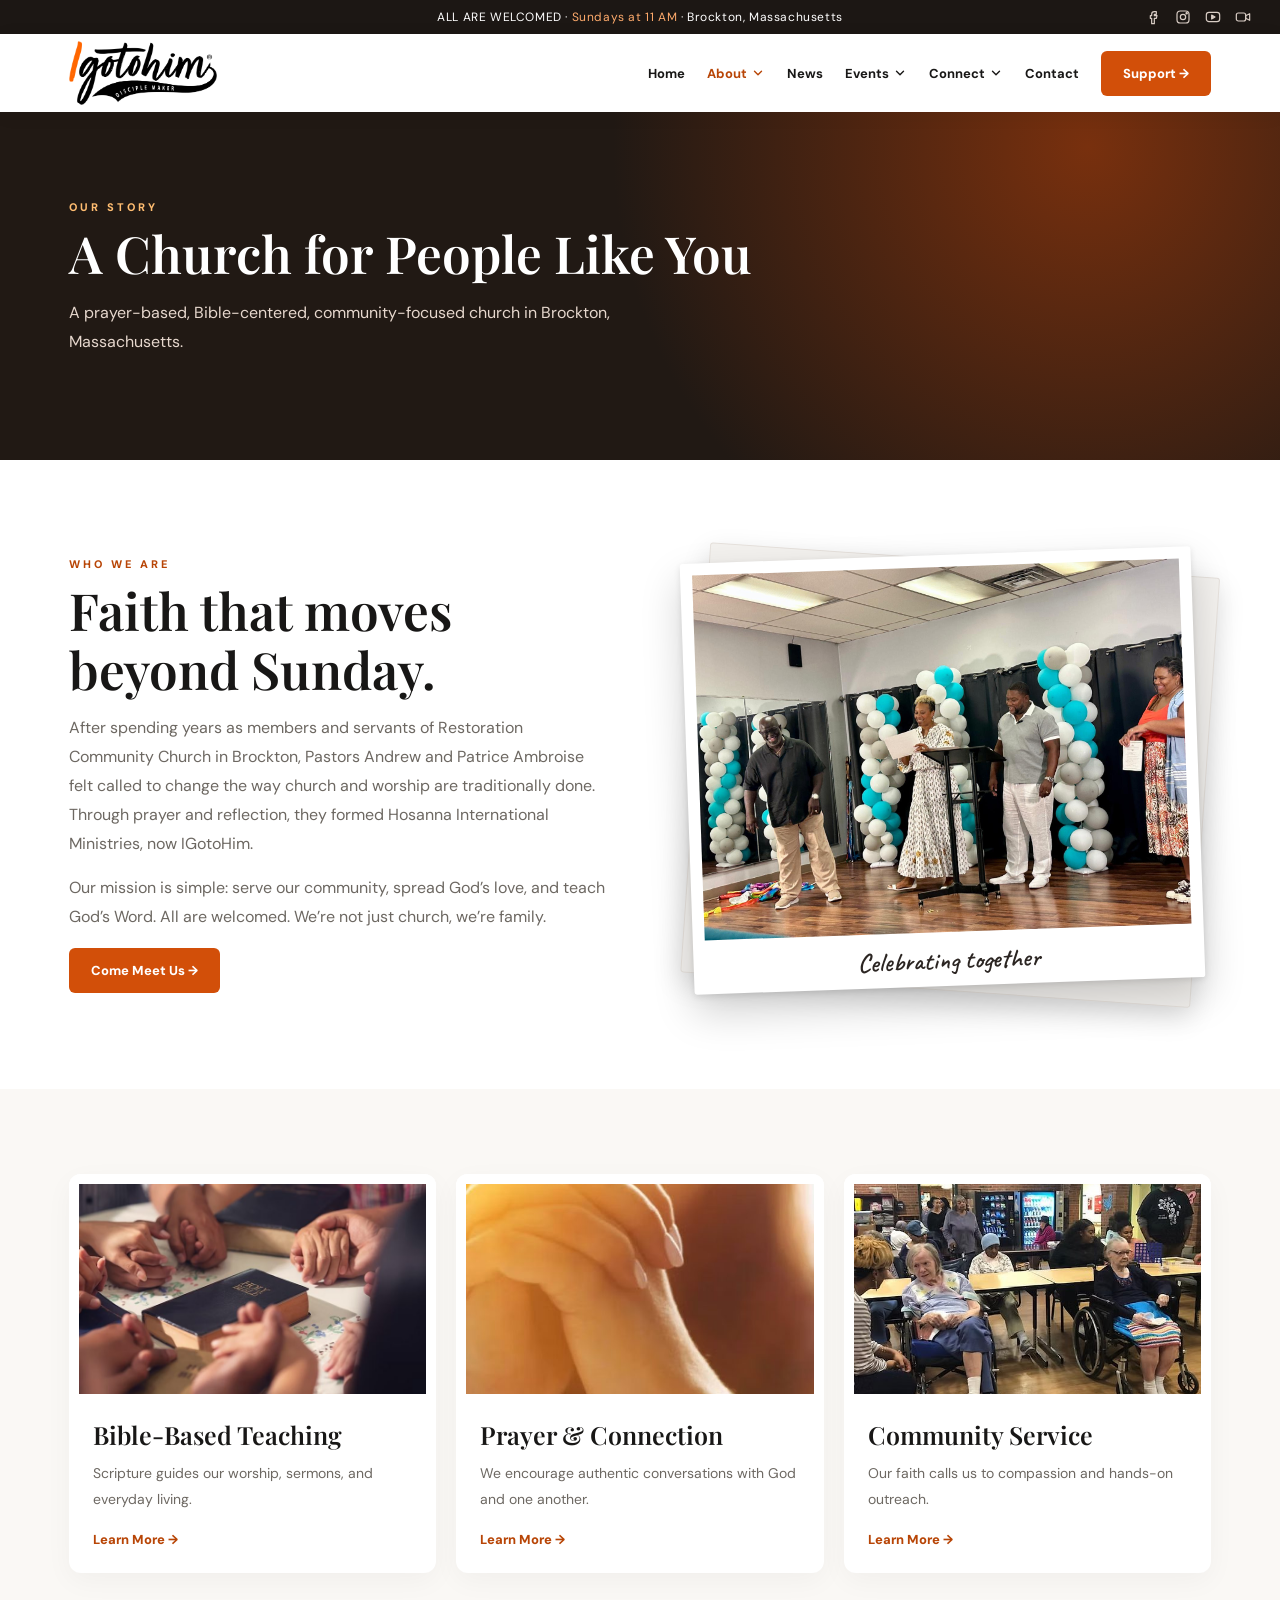
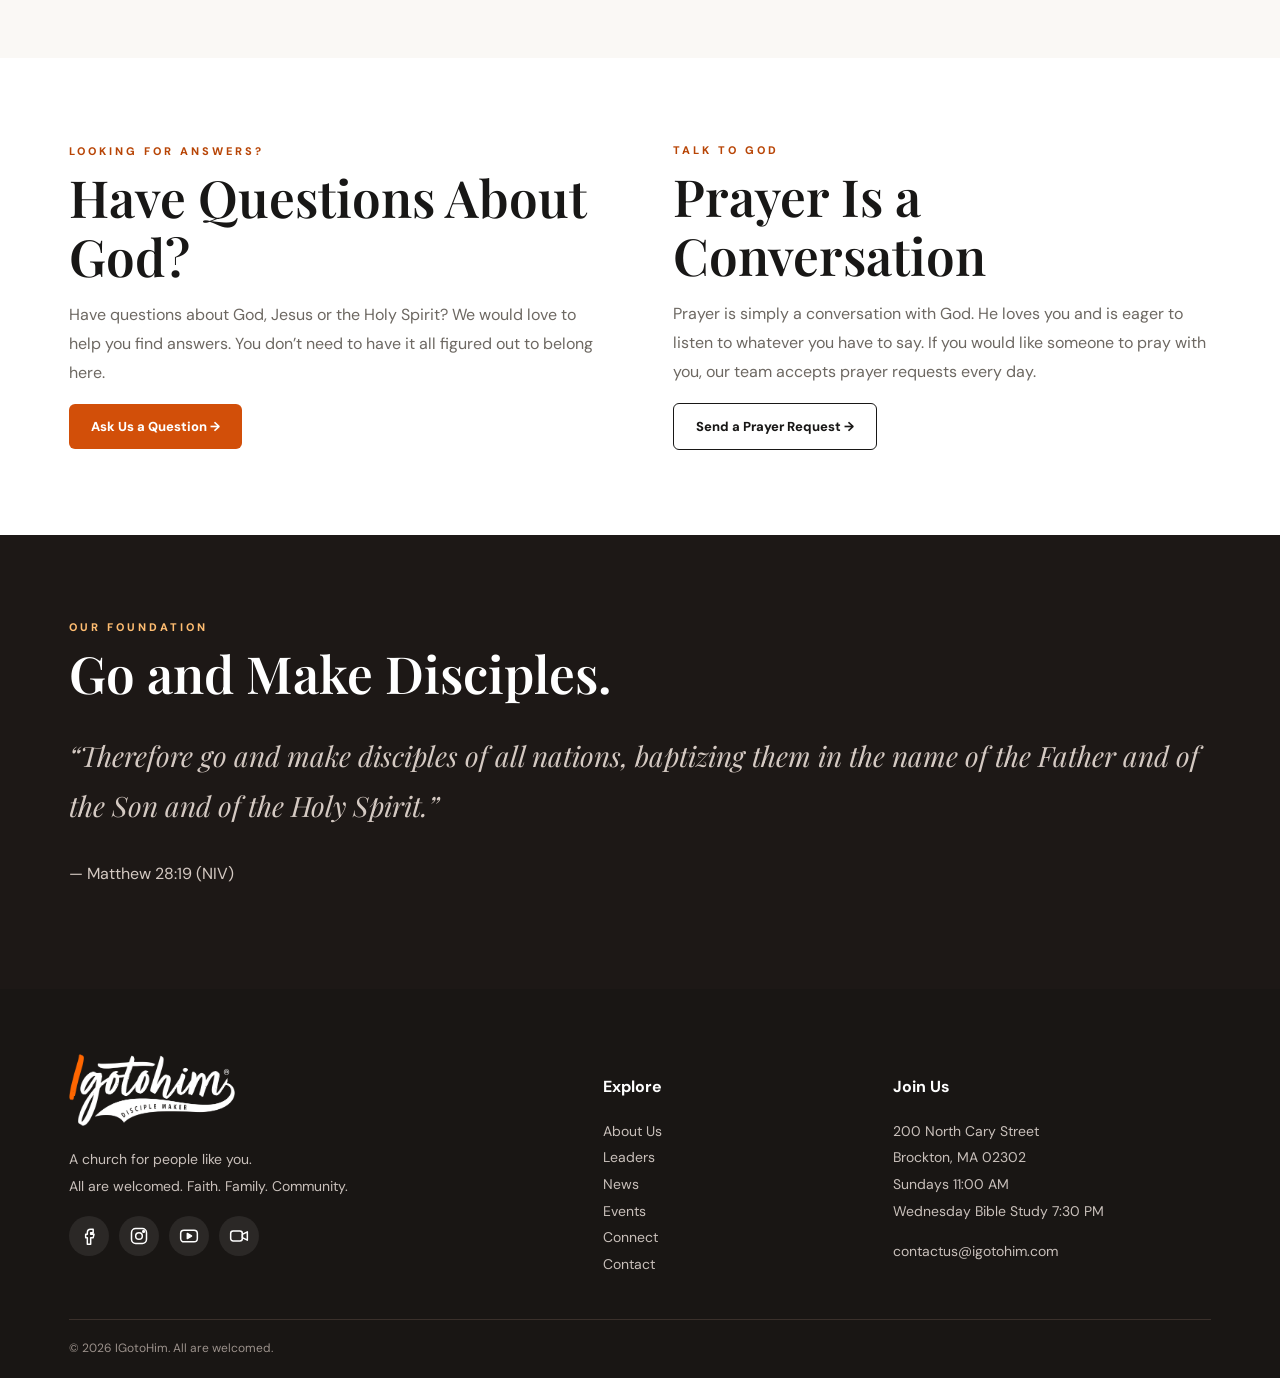
==== about.html @ 4d5447e2 "Mobile header: center logo, add Donate button (EasyTithe) Co-Authored-By: Claude Opus 5.5 <noreply@a" ====
<!doctype html><html lang="en"><head><meta charset="utf-8"><meta name="viewport" content="width=device-width,initial-scale=1"><meta name="theme-color" content="#ed590b"><meta name="description" content="The story of IGotoHim (formerly Hosanna International Ministries), led by Pastors Andrew and Patrice Ambroise, making disciples in Brockton, MA."><link rel="canonical" href="https://www.igotohim.com/about.html"><meta name="robots" content="index,follow"><link rel="icon" type="image/png" href="assets/img/favicon.png"><link rel="apple-touch-icon" href="assets/img/apple-touch-icon.png"><meta property="og:type" content="website"><meta property="og:site_name" content="IGotoHim"><meta property="og:title" content="About Us | IGotoHim Brockton, MA"><meta property="og:description" content="The story of IGotoHim (formerly Hosanna International Ministries), led by Pastors Andrew and Patrice Ambroise, making disciples in Brockton, MA."><meta property="og:url" content="https://www.igotohim.com/about.html"><meta property="og:image" content="https://www.igotohim.com/assets/img/og-image.jpg"><meta property="og:image:width" content="1200"><meta property="og:image:height" content="630"><meta property="og:image:alt" content="IGotoHim: A church for people like you"><meta property="og:locale" content="en_US"><meta name="twitter:card" content="summary_large_image"><meta name="twitter:title" content="About Us | IGotoHim Brockton, MA"><meta name="twitter:description" content="The story of IGotoHim (formerly Hosanna International Ministries), led by Pastors Andrew and Patrice Ambroise, making disciples in Brockton, MA."><meta name="twitter:image" content="https://www.igotohim.com/assets/img/og-image.jpg"><meta name="geo.region" content="US-MA"><meta name="geo.placename" content="Brockton"><title>About Us | IGotoHim Brockton, MA</title><link rel="stylesheet" href="assets/style.css?v=20261122a"><script defer src="assets/config.js?v=20261122a"></script><script defer src="assets/app.js?v=20261122a"></script></head><body><div id="site-header"><div class="topbar">ALL ARE WELCOMED · <span>Sundays at 11 AM</span><span class="tb-loc"> · Brockton, Massachusetts</span></div><header class="nav"><div class="container nav-inner"><a class="nav-donate" href="https://app.easytithe.com/App/Form/7c1a2889-3194-436c-9861-6d94e68240a6" target="_blank" rel="noopener" aria-label="Donate to IGotoHim"><svg viewBox="0 0 24 24" aria-hidden="true"><path d="M12 20s-7-4.4-7-10a4 4 0 0 1 7-2.6A4 4 0 0 1 19 10c0 5.6-7 10-7 10z"/></svg><span>Donate</span></a><a class="brand" href="index.html"><img src="assets/logo.png" alt="IGotoHim — Disciple Maker" width="900" height="390"></a><button class="menu" aria-label="Toggle menu" aria-expanded="false">☰</button><nav class="navlinks" aria-label="Main"><a class="navitem" href="index.html">Home</a><div class="dropdown"><a class="navitem active" href="about.html" aria-haspopup="true">About <svg class="chev" viewBox="0 0 24 24" aria-hidden="true"><path d="m6 9 6 6 6-6"/></svg></a><div class="dropmenu"><a href="leadership.html">Leaders</a><a href="sermons.html">Sermons</a></div></div><a class="navitem" href="news.html">News</a><div class="dropdown"><a class="navitem" href="events.html" aria-haspopup="true">Events <svg class="chev" viewBox="0 0 24 24" aria-hidden="true"><path d="m6 9 6 6 6-6"/></svg></a><div class="dropmenu"><a href="events.html#sunday-service">Sunday Service</a><a href="events.html#bible-study">Bible Study</a></div></div><div class="dropdown"><a class="navitem" href="connect.html" aria-haspopup="true">Connect <svg class="chev" viewBox="0 0 24 24" aria-hidden="true"><path d="m6 9 6 6 6-6"/></svg></a><div class="dropmenu"><a href="connect.html#baptism">Baptism</a><a href="ministries.html">Ministries</a></div></div><a class="navitem" href="contact.html">Contact</a><a class="btn" href="https://app.easytithe.com/App/Form/7c1a2889-3194-436c-9861-6d94e68240a6" target="_blank" rel="noopener">Support →</a></nav></div></header></div><main><section class="page-hero"><div class="container"><div class="eyebrow">OUR STORY</div><h1>A Church for People Like You</h1><p>A prayer-based, Bible-centered, community-focused church in Brockton, Massachusetts.</p></div></section><section class="section"><div class="container split"><div><div class="eyebrow">WHO WE ARE</div><h2>Faith that moves beyond Sunday.</h2><p>After spending years as members and servants of Restoration Community Church in Brockton, Pastors Andrew and Patrice Ambroise felt called to change the way church and worship are traditionally done. Through prayer and reflection, they formed Hosanna International Ministries, now IGotoHim.</p><p>Our mission is simple: serve our community, spread God’s love, and teach God’s Word. All are welcomed. We’re not just church, we’re family.</p><a class="btn" href="contact.html">Come Meet Us →</a></div><div class="pol-wrap tilt-l "><figure class="polaroid"><img src="assets/img/about-celebration.jpg" alt="IGotoHim leaders sharing a joyful moment at a church celebration"><figcaption>Celebrating together</figcaption></figure></div></div></section><section class="section soft"><div class="container"><div class="cards"><a class="card" href="sermons.html"><img loading="lazy" src="assets/img/biblestudy.jpg" alt="Bible-Based Teaching"><div class="card-content"><h3>Bible-Based Teaching</h3><p>Scripture guides our worship, sermons, and everyday living.</p><span class="textlink">Learn More →</span></div></a><a class="card" href="contact.html#prayer"><img loading="lazy" src="assets/img/prayer.jpg" alt="Hands folded in prayer"><div class="card-content"><h3>Prayer & Connection</h3><p>We encourage authentic conversations with God and one another.</p><span class="textlink">Learn More →</span></div></a><a class="card" href="ministries.html"><img loading="lazy" src="assets/img/outreach.jpg" alt="Community Service"><div class="card-content"><h3>Community Service</h3><p>Our faith calls us to compassion and hands-on outreach.</p><span class="textlink">Learn More →</span></div></a></div></div></section><section class="section"><div class="container split"><div><div class="eyebrow">LOOKING FOR ANSWERS?</div><h2>Have Questions About God?</h2><p>Have questions about God, Jesus or the Holy Spirit? We would love to help you find answers. You don’t need to have it all figured out to belong here.</p><a class="btn" href="contact.html#message">Ask Us a Question →</a></div><div><div class="eyebrow">TALK TO GOD</div><h2>Prayer Is a Conversation</h2><p>Prayer is simply a conversation with God. He loves you and is eager to listen to whatever you have to say. If you would like someone to pray with you, our team accepts prayer requests every day.</p><a class="btn outline dark-outline" href="contact.html#prayer">Send a Prayer Request →</a></div></div></section><section class="section dark"><div class="container"><div class="eyebrow">OUR FOUNDATION</div><h2>Go and Make Disciples.</h2><p class="quote">“Therefore go and make disciples of all nations, baptizing them in the name of the Father and of the Son and of the Holy Spirit.”</p><p>— Matthew 28:19 (NIV)</p></div></section></main><div id="site-footer"><footer class="footer"><div class="container"><div class="footer-grid"><div><a class="brand" href="index.html"><img src="assets/logo-white.png" alt="IGotoHim — Disciple Maker" width="900" height="390"></a><p>A church for people like you.<br>All are welcomed. Faith. Family. Community.</p></div><div><h4>Explore</h4><div><a href="about.html">About Us</a></div><div><a href="leadership.html">Leaders</a></div><div><a href="news.html">News</a></div><div><a href="events.html">Events</a></div><div><a href="connect.html">Connect</a></div><div><a href="contact.html">Contact</a></div></div><div><h4>Join Us</h4><p>200 North Cary Street<br>Brockton, MA 02302<br>Sundays 11:00 AM<br>Wednesday Bible Study 7:30 PM</p><p><a href="mailto:contactus@igotohim.com">contactus@igotohim.com</a></p></div></div><div class="footer-bottom">© <span id="year">2026</span> IGotoHim. All are welcomed.</div></div></footer></div></body></html>
---- assets/style.css ----
@import url('https://fonts.googleapis.com/css2?family=Caveat:wght@500;700&family=DM+Sans:wght@400;500;600;700;800&family=Playfair+Display:ital,wght@0,500;0,600;0,700;1,500&display=swap');
:root{--orange:#ed590b;--gold:#f3b65b;--ink:#181716;--cream:#faf8f5;--muted:#6d6862;--orange-text:#b84506}*{box-sizing:border-box}html{scroll-behavior:smooth}body{margin:0;font-family:'DM Sans',sans-serif;color:var(--ink);background:#fff}a{color:inherit;text-decoration:none}button,input,textarea{font:inherit}button{cursor:pointer}.container{max-width:1190px;margin:auto;padding:0 24px}.topbar{background:#1c1714;color:#fff;text-align:center;padding:9px;font-size:12px;letter-spacing:.05em}.topbar span{color:#ffab6c}.nav{position:sticky;top:0;z-index:30;background:#fff;box-shadow:0 3px 20px #0000000c}.nav-inner{display:flex;align-items:center;justify-content:space-between;min-height:78px;gap:22px}.brand{display:flex;align-items:center;gap:10px;font-size:25px;font-weight:800;letter-spacing:-1.2px}.brand small{display:block;font-size:9px;letter-spacing:3px;margin-top:-3px}.mark{width:48px;height:48px;border-radius:50%;background:linear-gradient(135deg,#ffc13e,#f15c12,#e93b65);color:white;display:grid;place-items:center;font-size:34px;font-weight:500}.navlinks{display:flex;align-items:center;gap:22px;font-size:13px;font-weight:700}.navlinks a:not(.btn):hover,.navlinks a.active{color:var(--orange-text)}.navlinks a.btn{color:#fff}.btn{display:inline-flex;align-items:center;justify-content:center;gap:9px;border:0;border-radius:6px;background:#d24f09;color:white;padding:14px 22px;font-weight:800;font-size:13px;transition:.2s}.btn:hover{transform:translateY(-2px);background:#c94b08}.btn.outline{background:transparent;border:1px solid currentColor;color:inherit}.btn.light{background:white;color:var(--ink)}.menu{display:none;background:none;border:0;font-size:27px}.hero{min-height:560px;background:linear-gradient(90deg,rgba(17,13,12,.94) 0%,rgba(17,13,12,.72) 42%,rgba(17,13,12,.15) 100%),url('https://images.unsplash.com/photo-1511632765486-a01980e01a18?w=1800&q=85') center/cover;display:flex;align-items:center;color:white}.eyebrow{text-transform:uppercase;letter-spacing:3px;font-size:11px;font-weight:800;color:var(--orange-text)}.hero .eyebrow{color:#ffbd71}.hero h1{font:600 clamp(46px,6vw,84px)/1.06 'Playfair Display',serif;max-width:730px;margin:20px 0}.hero h1 em{color:#ff8d39;font-weight:500}.hero p{font-size:18px;max-width:530px;color:#eae4df;line-height:1.7}.actions{display:flex;gap:12px;flex-wrap:wrap;margin-top:28px}.service-strip{background:#fff;border-bottom:1px solid #eee}.service-grid{display:grid;grid-template-columns:repeat(3,1fr);padding-top:22px;padding-bottom:22px}.service-item{padding:8px 28px;border-right:1px solid #e4dfda;display:flex;gap:15px;align-items:center}.service-item:first-child{padding-left:0}.service-item:last-child{border:0}.service-item .sym{font-size:28px;color:var(--orange)}.service-item b{display:block;font-size:14px}.service-item span{color:var(--orange-text);font-weight:800}.section{padding:85px 0}.section.soft{background:var(--cream)}.section.dark{background:#1d1816;color:white}.section-head{display:flex;justify-content:space-between;align-items:end;gap:20px;margin-bottom:30px}.section h2,.page-hero h1{font:600 clamp(33px,4vw,53px)/1.15 'Playfair Display',serif;margin:10px 0}.section p{line-height:1.8;color:var(--muted)}.dark p{color:#d4c9c2}.accent{color:var(--orange)}.sermon-layout{display:grid;grid-template-columns:1.6fr 1fr;gap:28px}.player{aspect-ratio:16/9;background:linear-gradient(135deg,#241817,#51301c);border-radius:12px;overflow:hidden;display:grid;place-items:center;color:white;text-align:center}.player iframe{width:100%;height:100%;border:0}.player .placeholder{padding:25px}.player .play{font-size:52px;color:#ff904c}.sermon-row{display:flex;align-items:center;gap:15px;padding:15px;border:1px solid #eee;border-radius:10px;margin-bottom:10px;background:white;text-align:left;width:100%;transition:.2s}.sermon-row:hover,.sermon-row.selected{border-color:var(--orange);background:#fff9f4}.sermon-row .thumb{background:#29201b;color:#ff9a55;border-radius:7px;width:80px;height:62px;display:grid;place-items:center;font-size:24px;flex-shrink:0}.sermon-row strong{display:block;font-size:14px}.sermon-row small{color:#777}.cards{display:grid;grid-template-columns:repeat(3,1fr);gap:20px}.card{border-radius:12px;overflow:hidden;background:white;box-shadow:0 8px 28px #0000000a;transition:.25s}.card:hover{transform:translateY(-5px);box-shadow:0 12px 35px #00000018}.card img{width:100%;height:220px;object-fit:cover;display:block}.card-content{padding:24px}.card h3{font:600 25px 'Playfair Display',serif;margin:0 0 10px}.card p{margin:0 0 16px;font-size:14px}.textlink{color:var(--orange-text);font-weight:800;font-size:13px}.split{display:grid;grid-template-columns:1fr 1fr;align-items:center;gap:65px}.split img{width:100%;max-height:460px;object-fit:cover;border-radius:12px}.event-list{display:grid;gap:12px}.event{border:1px solid #e8e2dd;border-radius:10px;padding:20px;display:flex;gap:20px;align-items:center;background:white}.event .date{background:var(--orange);color:white;border-radius:8px;min-width:78px;text-align:center;padding:12px;font-weight:800}.event h3{margin:0 0 5px}.event p{margin:0;font-size:13px}.page-hero{background:#211914;color:#fff;padding:88px 0;background-image:radial-gradient(circle at 85% 10%,#78300e,transparent 42%)}.page-hero p{max-width:650px;line-height:1.8;color:#e6d7cd}.quote{font:italic 28px 'Playfair Display',serif;line-height:1.5}.stats{display:grid;grid-template-columns:repeat(3,1fr);gap:20px;text-align:center}.stats div{background:#fff7f1;padding:35px;border-radius:10px}.stats strong{display:block;color:var(--orange);font-size:27px}.form{display:grid;gap:15px;max-width:650px}.form input,.form textarea{border:1px solid #ddd;border-radius:6px;padding:15px;width:100%;background:#fff}.form textarea{min-height:140px}.footer{background:#191614;color:#f7f2ee;padding:65px 0 22px}.footer-grid{display:grid;grid-template-columns:2fr 1fr 1.3fr;gap:45px}.footer p,.footer a{color:#c9c0bb;font-size:14px;line-height:1.9}.footer a:hover{color:#ff9956}.footer h4{color:#fff}.footer-bottom{border-top:1px solid #3a302b;margin-top:40px;padding-top:20px;color:#9b918b;font-size:12px}.notice{padding:14px;border-radius:8px;background:#fff4e8;color:#7a3e15;font-size:13px}.search{width:100%;padding:14px;border:1px solid #ddd;border-radius:8px;margin-bottom:20px}.empty{padding:20px;border:1px dashed #ddd;border-radius:8px}.maplink{color:var(--orange);font-weight:700}.pill{display:inline-block;padding:7px 12px;background:#fff2e7;color:#a43f08;border-radius:99px;font-size:12px;font-weight:800}.grid2{display:grid;grid-template-columns:repeat(2,1fr);gap:24px}@media(max-width:900px){.navlinks{display:none;position:absolute;top:78px;left:0;right:0;background:#fff;padding:25px;flex-direction:column;align-items:start;box-shadow:0 12px 20px #0002}.navlinks.open{display:flex}.menu{display:block}.sermon-layout,.split{grid-template-columns:1fr}.cards{grid-template-columns:repeat(2,1fr)}.footer-grid{grid-template-columns:1fr 1fr}}@media(max-width:620px){.container{padding:0 18px}.hero{min-height:550px;background-position:62% center}.hero h1{font-size:46px}.service-grid{grid-template-columns:1fr}.service-item{border-right:0;border-bottom:1px solid #eee;padding:14px 0}.cards,.grid2,.stats,.footer-grid{grid-template-columns:1fr}.section{padding:60px 0}.section-head{display:block}.brand{font-size:21px}.mark{width:41px;height:41px}.topbar{font-size:10px}}
.sym svg{width:28px;height:28px;fill:none;stroke:var(--orange);stroke-width:1.8;stroke-linecap:round;stroke-linejoin:round;display:block}.dark .eyebrow{color:#ffbd71}.dark .accent{color:#ff8d39}.expect{background:#fff;border-bottom:1px solid #eee}.expect-head{display:grid;grid-template-columns:1fr 1fr;gap:40px;align-items:end;margin-bottom:36px}.expect-head p{margin:0}.expect-grid{display:grid;grid-template-columns:repeat(4,1fr);gap:20px}.expect-item{background:var(--cream);border-radius:12px;padding:26px}.expect-item .sym{width:52px;height:52px;border-radius:50%;background:#fff;display:grid;place-items:center;margin-bottom:16px}.expect-item h3{margin:0 0 8px;font-size:18px}.expect-item p{margin:0;font-size:14px;line-height:1.7}.expect .actions{margin-top:30px}.dark-outline{color:var(--ink)}.verify-note{font-size:12px;color:#9a928b!important;margin-top:14px}.portrait{aspect-ratio:4/5;max-height:460px;width:100%;border-radius:12px;background:linear-gradient(160deg,#3a2419,#1d1816 60%);display:flex;flex-direction:column;align-items:center;justify-content:center;gap:12px;color:#fff;border:2px dashed #ffffff30;justify-self:center;max-width:380px}.portrait span{font:600 64px "Playfair Display",serif;color:#ff9a55}.portrait small{color:#d4c9c2;font-size:13px;text-align:center;padding:0 24px}.yt-cta{background:#fff;border:1px solid #eee;border-radius:12px;padding:24px}.yt-cta p{margin:0 0 16px;font-size:14px}@media(max-width:900px){.expect-grid{grid-template-columns:repeat(2,1fr)}.expect-head{grid-template-columns:1fr;gap:10px}}@media(max-width:620px){.expect-grid{grid-template-columns:1fr}}.player .placeholder p{color:#d9cdc5}
.brand img{height:64px;width:auto;display:block}.footer .brand img{height:72px;margin-bottom:6px}@media(max-width:620px){.brand img{height:46px}}.service-item small.sub{display:block;color:var(--muted);font-size:12px;margin-top:2px}.event>.textlink{margin-left:auto;white-space:nowrap}.event .date.small{font-size:12px;padding:14px 6px}.page-hero .eyebrow{color:#ffbd71}
.hero.has-photo{background:radial-gradient(circle at 85% 20%,#7a3410,transparent 45%),#1a1412}.hero-grid{display:grid;grid-template-columns:1.25fr .75fr;gap:50px;align-items:center;padding-top:60px;padding-bottom:60px}.hero-photo{margin:0;position:relative}.hero-photo:before{content:"";position:absolute;inset:18px -18px -18px 18px;border:2px solid #ed590b;border-radius:14px}.hero-photo img{position:relative;width:100%;aspect-ratio:1/1.05;object-fit:cover;object-position:center 20%;border-radius:14px;display:block;box-shadow:0 25px 60px #0007}.card img[src*="sunday-service"]{object-position:center 15%}@media(max-width:900px){.hero-grid{grid-template-columns:1fr;gap:36px}.hero-photo{max-width:420px}}.hero.banner{min-height:600px;background:linear-gradient(90deg,rgba(17,13,12,.15) 0%,rgba(17,13,12,.55) 45%,rgba(17,13,12,.93) 72%),url("img/banner.jpg") left center/cover #1a1412}.hero.banner .hero-grid{grid-template-columns:.85fr 1.15fr}.hero.banner h1{font-size:clamp(44px,5vw,74px)}@media(max-width:900px){.hero.banner{background:linear-gradient(180deg,rgba(17,13,12,.35) 0%,rgba(17,13,12,.88) 55%),url("img/banner.jpg") 22% top/auto 340px no-repeat #1a1412;min-height:auto}.hero.banner .hero-grid{grid-template-columns:1fr;padding-top:250px}.hero-spacer{display:none}}.hero.banner .hero-grid{grid-template-columns:1.08fr .92fr}.hero.banner h1{font-size:clamp(42px,4.4vw,64px)}.hero.banner{background:linear-gradient(90deg,rgba(17,13,12,.1) 0%,rgba(17,13,12,.45) 42%,rgba(17,13,12,.92) 62%),url("img/banner.jpg") 15% center/cover #1a1412}
@media(max-width:900px){.hero.banner{background:linear-gradient(180deg,rgba(17,13,12,.25) 0,rgba(17,13,12,.6) 200px,#1a1412 330px),url("img/banner.jpg") 20% top/auto 340px no-repeat #1a1412}}
@media(max-width:900px){.hero.banner .hero-grid{grid-template-columns:1fr}}
.dropdown{position:relative}.navitem{display:inline-flex;align-items:center;gap:4px;padding:8px 0}.chev{width:14px;height:14px;fill:none;stroke:currentColor;stroke-width:2.4;stroke-linecap:round;stroke-linejoin:round;transition:.2s}.dropmenu{position:absolute;top:100%;left:-14px;min-width:190px;background:#fff;border-radius:10px;box-shadow:0 14px 35px #0000001f;padding:8px;opacity:0;visibility:hidden;transform:translateY(6px);transition:.18s;z-index:40}.dropmenu a{display:block;padding:10px 14px;border-radius:7px;font-weight:600;white-space:nowrap}.dropmenu a:hover{background:#fff4ec;color:var(--orange-text)}.dropdown:hover .dropmenu,.dropdown:focus-within .dropmenu{opacity:1;visibility:visible;transform:none}.dropdown:hover .chev,.dropdown:focus-within .chev{transform:rotate(180deg)}.anchor{scroll-margin-top:90px}.facts{list-style:none;padding:0;margin:20px 0 4px;display:grid;gap:10px}.facts li{padding-left:18px;position:relative;color:var(--muted)}.facts li:before{content:"";position:absolute;left:0;top:.65em;width:7px;height:7px;border-radius:50%;background:var(--orange)}.facts b{color:var(--ink)}.split img.tall{object-position:center 20%}@media(max-width:900px){.navlinks{gap:4px}.dropdown{width:100%}.navitem{padding:10px 0}.navitem .chev{display:none}.dropmenu{position:static;opacity:1;visibility:visible;transform:none;box-shadow:none;padding:0 0 6px 14px;border-left:2px solid #f2e3d8;border-radius:0;min-width:0}.dropmenu a{padding:7px 10px;font-size:13px;color:var(--muted)}.navlinks .btn{margin-top:10px}}.scripture{background:linear-gradient(180deg,#fff7f0,#fdeee2);text-align:center;position:relative;overflow:hidden}.scripture:before{content:"“";position:absolute;top:-60px;left:50%;transform:translateX(-50%);font:700 320px/1 "Playfair Display",serif;color:#ed590b14;pointer-events:none}.scripture-inner{max-width:860px;position:relative}.sotd-date{font-size:13px;color:var(--muted);margin-top:6px}.sotd-text{font:italic 500 clamp(24px,3vw,36px)/1.45 "Playfair Display",serif;color:var(--ink);margin:26px 0 18px}.sotd-ref{font-weight:800;color:var(--orange-text);letter-spacing:.04em}.sotd-meaning{margin:26px auto 0;max-width:620px;background:#fff;border-radius:12px;padding:18px 22px;box-shadow:0 8px 24px #ed590b14;color:var(--muted);line-height:1.7;font-size:15px}.sotd-meaning b{color:var(--ink)}.scripture{padding:60px 0}
.sr-only{position:absolute;width:1px;height:1px;overflow:hidden;clip:rect(0 0 0 0)}.s-feature{display:grid;grid-template-columns:1.3fr 1fr;gap:36px;align-items:center;width:100%;text-align:left;background:#1d1816;color:#fff;border:0;border-radius:16px;padding:22px;margin-bottom:46px}.s-feature h2{font:600 clamp(28px,3vw,40px)/1.2 "Playfair Display",serif;margin:10px 0}.s-feature .eyebrow{color:#ffbd71}.s-feature .s-preacher{color:#ffb27a;font-weight:700}.s-feature .s-meta{color:#cbbfb7;margin:6px 0 22px}.s-thumb{position:relative;aspect-ratio:16/9;background:#2a201b;border-radius:10px;overflow:hidden}.s-thumb img{width:100%;height:100%;object-fit:cover;display:block;transition:.3s}.s-play{position:absolute;inset:0;margin:auto;width:54px;height:54px;border-radius:50%;background:#ed590be6;color:#fff;display:grid;place-items:center;font-size:20px;padding-left:4px;box-shadow:0 6px 20px #0006;transition:.2s}.s-thumb.big .s-play{width:74px;height:74px;font-size:28px}.s-card:hover .s-thumb img,.s-feature:hover .s-thumb img{transform:scale(1.04)}.s-card:hover .s-play,.s-feature:hover .s-play{transform:scale(1.1)}.s-toolbar{display:flex;justify-content:space-between;align-items:center;gap:18px;flex-wrap:wrap;margin-bottom:14px}.s-chips{display:flex;gap:8px;flex-wrap:wrap}.chip{border:1px solid #e4d9d0;background:#fff;border-radius:99px;padding:9px 16px;font-weight:700;font-size:13px;color:var(--ink)}.chip:hover{border-color:var(--orange)}.chip.on{background:var(--ink);color:#fff;border-color:var(--ink)}.s-filters{display:flex;gap:10px;flex-wrap:wrap}.s-filters select,.s-filters input{border:1px solid #ddd;border-radius:8px;padding:11px 13px;background:#fff;font-size:14px}.s-filters input{min-width:250px}.s-count{font-size:13px;color:var(--muted);margin:6px 0 24px}.s-group{margin-bottom:46px}.s-group-head{display:flex;align-items:center;gap:12px;border-bottom:1px solid #eee;padding-bottom:10px;margin-bottom:20px}.s-group-head h2{font:600 28px "Playfair Display",serif;margin:0}.s-group-count{background:#fff2e7;color:#a43f08;border-radius:99px;padding:3px 10px;font-size:12px;font-weight:800}.s-cards{display:grid;grid-template-columns:repeat(3,1fr);gap:24px}.s-card{border:0;background:#fff;text-align:left;padding:0;border-radius:12px;overflow:hidden;box-shadow:0 8px 28px #0000000d;transition:.25s}.s-card:hover{transform:translateY(-4px);box-shadow:0 14px 34px #00000018}.s-card .s-thumb{border-radius:0}.s-body{padding:18px 20px 22px}.s-body h3{font:600 21px/1.3 "Playfair Display",serif;margin:12px 0 6px}.s-preacher{font-weight:700;color:var(--orange-text);font-size:14px}.s-meta{font-size:13px;color:var(--muted);margin-top:4px}.s-modal{position:fixed;inset:0;background:#0b0807e6;z-index:100;display:grid;place-items:center;padding:20px}.s-modal[hidden]{display:none}.s-modal-box{width:min(960px,100%);background:#1d1816;border-radius:14px;overflow:hidden;position:relative;color:#fff}.s-modal-video{aspect-ratio:16/9;background:#000}.s-modal-video iframe{width:100%;height:100%;border:0}.s-modal-info{padding:18px 22px}.s-modal-title{font:600 24px "Playfair Display",serif;margin:0 0 6px}.s-modal-meta{color:#cbbfb7;font-size:14px;margin-bottom:10px}.s-modal .textlink{color:#ffb27a}.s-close{position:absolute;top:10px;right:12px;z-index:2;width:40px;height:40px;border-radius:50%;border:0;background:#000a;color:#fff;font-size:26px;line-height:1}@media(max-width:900px){.s-feature{grid-template-columns:1fr;gap:18px}.s-cards{grid-template-columns:repeat(2,1fr)}}@media(max-width:620px){.s-cards{grid-template-columns:1fr}.s-filters,.s-filters select,.s-filters input{width:100%;min-width:0}}.card img.pos-top{object-position:center 20%}.split img.tall{max-height:560px}.visit-photo{display:block;width:100%;max-height:340px;object-fit:cover;object-position:center 25%;border-radius:12px;margin-top:28px}.pastor-photo{width:100%;border-radius:12px;object-fit:cover;box-shadow:0 18px 45px #0000001f}.pastor-photo.tall-portrait{aspect-ratio:4/5;max-height:520px;object-position:center 30%;max-width:420px;justify-self:center}.pastor-photo.wide{aspect-ratio:4/3;max-height:460px}.scripture-grid{display:grid;grid-template-columns:.8fr 1.2fr;gap:56px;align-items:center;text-align:left}.scripture-grid .scripture-inner{max-width:none}.scripture-grid .sotd-meaning{margin-left:0;max-width:none}.scripture:before{left:auto;right:4%;transform:none}.sotd-photo{width:100%;aspect-ratio:4/5;max-height:520px;object-fit:cover;object-position:center 30%;border-radius:14px;box-shadow:0 20px 50px #5a24101f}@media(max-width:900px){.scripture-grid{grid-template-columns:1fr;gap:30px}.sotd-photo{aspect-ratio:4/3;max-height:340px}}
.hero.banner{position:relative;overflow:hidden;isolation:isolate}.hero.banner>.container{position:relative;z-index:2}
.hero-fx{position:absolute;inset:0;z-index:1;pointer-events:none;overflow:hidden}
.hero-fx .glow{position:absolute;border-radius:50%;filter:blur(70px);mix-blend-mode:screen;opacity:.42;will-change:transform}
.hero-fx .g1{width:46vw;height:46vw;background:#ed590b;right:-8vw;top:-18vw;animation:glowA 16s ease-in-out infinite alternate}
.hero-fx .g2{width:38vw;height:38vw;background:#7b3cff;right:22vw;bottom:-22vw;opacity:.32;animation:glowB 19s ease-in-out infinite alternate}
.hero-fx .g3{width:30vw;height:30vw;background:#f3b65b;left:-10vw;top:10%;opacity:.18;animation:glowA 23s ease-in-out infinite alternate-reverse}
@keyframes glowA{0%{transform:translate(0,0) scale(1)}50%{transform:translate(-6vw,5vw) scale(1.15)}100%{transform:translate(3vw,9vw) scale(.95)}}
@keyframes glowB{0%{transform:translate(0,0) scale(1)}50%{transform:translate(8vw,-6vw) scale(1.2)}100%{transform:translate(-5vw,-3vw) scale(1)}}
.hero-fx .beam{position:absolute;top:-20%;width:16vw;height:150%;transform-origin:50% 0;background:linear-gradient(180deg,rgba(255,214,170,.32),rgba(255,180,120,.08) 55%,transparent 85%);filter:blur(18px);mix-blend-mode:screen;opacity:.55}
.hero-fx .b1{left:48%;animation:sweep 11s ease-in-out infinite alternate}
.hero-fx .b2{left:68%;background:linear-gradient(180deg,rgba(190,150,255,.30),rgba(150,110,255,.07) 55%,transparent 85%);animation:sweep 14s ease-in-out infinite alternate-reverse}
.hero-fx .b3{left:85%;animation:sweep 17s ease-in-out -5s infinite alternate}
@keyframes sweep{0%{transform:rotate(18deg)}100%{transform:rotate(-18deg)}}
.hero-fx .sparks i{position:absolute;bottom:-10px;left:var(--x);width:var(--s);height:var(--s);border-radius:50%;background:#ffd2a1;box-shadow:0 0 10px 2px #ff9a4d;opacity:0;animation:rise var(--d) linear var(--delay) infinite}
@keyframes rise{0%{transform:translate(0,0);opacity:0}10%{opacity:.85}70%{opacity:.6}100%{transform:translate(30px,-620px);opacity:0}}
@media(prefers-reduced-motion:reduce){.hero-fx *{animation:none!important}.hero-fx .sparks{display:none}}
.social{display:flex;gap:10px;margin-top:16px}.social a{width:40px;height:40px;border-radius:50%;display:grid;place-items:center;background:#ffffff14;color:#fff;transition:.2s}.social a:hover{background:var(--orange)}.social svg{width:20px;height:20px;fill:none;stroke:currentColor;stroke-width:1.8;stroke-linecap:round;stroke-linejoin:round}#visit .social a{background:#fff2e7;color:var(--orange-text)}#visit .social a:hover{background:var(--orange);color:#fff}.topbar{position:relative}.social-top{position:absolute;right:24px;top:50%;transform:translateY(-50%);margin:0;gap:4px}.topbar .social a{width:26px;height:26px;background:transparent;color:#d9cdc5}.topbar .social a:hover{background:transparent;color:#ff9a55}.topbar .social svg{width:16px;height:16px}@media(max-width:900px){.social-top{position:static;transform:none;justify-content:center;margin-top:4px}}/* ===== Mobile refinements ===== */
.menu{width:44px;height:44px;display:none;align-items:center;justify-content:center}
@media(max-width:900px){
  .menu{display:inline-flex}
  .navlinks{max-height:calc(100vh - 78px);overflow-y:auto}
  .navlinks .navitem{min-height:44px;font-size:15px}
  .dropmenu a{min-height:40px;display:flex;align-items:center;font-size:14px}
  .navlinks .btn{width:100%;min-height:48px}
}
@media(max-width:620px){
  body{-webkit-text-size-adjust:100%}
  .topbar{font-size:11px;padding:8px 12px;line-height:1.5}
  .topbar .social a{width:36px;height:36px}
  .topbar .social svg{width:18px;height:18px}
  .section{padding:52px 0}
  .page-hero{padding:56px 0}
  .section h2,.page-hero h1{font-size:32px}
  .hero.banner .hero-grid{padding-bottom:44px}
  .hero.banner h1{font-size:40px}
  .actions{flex-direction:column;align-items:stretch}
  .actions .btn,.split .btn,.sotd-meaning+.btn{width:100%;min-height:48px}
  .btn{min-height:48px;font-size:14px}
  .textlink{display:inline-flex;align-items:center;min-height:44px;font-size:14px}
  /* What to Expect: compact 2-column tiles */
  .expect-grid{grid-template-columns:1fr 1fr;gap:12px}
  .expect-item{padding:18px 16px}
  .expect-item .sym{width:42px;height:42px;margin-bottom:10px}
  .expect-item .sym svg{width:22px;height:22px}
  .expect-item h3{font-size:15px}
  .expect-item p{font-size:13px;line-height:1.55}
  /* cards */
  .card img{height:190px}
  .card-content{padding:20px}
  .cards{gap:16px}
  /* events: stack the link under the text */
  .event{flex-wrap:wrap;gap:14px;padding:16px}
  .event>.textlink{margin-left:0;width:100%;border-top:1px solid #f0e8e2;padding-top:6px}
  .event .date{min-width:66px;padding:10px 8px;font-size:14px}
  .event h3{font-size:17px}
  /* scripture */
  .sotd-text{font-size:23px;margin:18px 0 12px}
  .sotd-photo{max-height:300px}
  /* forms: 16px prevents iPhone zoom on focus */
  .form input,.form textarea,.s-filters input,.s-filters select,.search{font-size:16px}
  .form button{min-height:50px}
  /* sermons */
  .s-feature{padding:14px;gap:14px;margin-bottom:30px}
  .s-feature .btn{width:100%}
  .s-chips{flex-wrap:nowrap;overflow-x:auto;-webkit-overflow-scrolling:touch;padding-bottom:6px;margin:0 -18px;padding-left:18px;padding-right:18px}
  .chip{white-space:nowrap;min-height:40px}
  .s-modal{padding:0;place-items:stretch}
  .s-modal-box{border-radius:0;align-self:center}
  /* footer: bigger tap targets */
  .footer{padding-top:48px}
  .footer-grid{gap:30px}
  .footer-grid a{display:inline-block;padding:6px 0}
  .footer .social a{width:44px;height:44px}
  .facts li{font-size:15px}
  .portrait,.pastor-photo.tall-portrait{max-height:380px}
}
@media(max-width:360px){.expect-grid{grid-template-columns:1fr}.hero.banner h1{font-size:34px}}
.topbar .tb-loc{color:inherit}@media(max-width:620px){.topbar .tb-loc{display:none}.footer-grid .social a{display:grid;padding:0}#visit p a{display:inline-block;padding:10px 0}}/* Connect page */
.slideshow{position:relative;border-radius:14px;overflow:hidden;box-shadow:0 20px 50px #00000022;background:#1d1816;aspect-ratio:4/3.4}
.slides{position:absolute;inset:0}
.slide{position:absolute;inset:0;margin:0;opacity:0;transition:opacity .9s ease}
.slide.on{opacity:1}
.slide img{width:100%;height:100%;object-fit:cover;display:block}
.slide figcaption{position:absolute;left:0;right:0;bottom:0;padding:44px 18px 40px;background:linear-gradient(transparent,#000a);color:#fff;font-weight:700;font-size:15px}
.ss-nav{position:absolute;top:50%;transform:translateY(-50%);width:44px;height:44px;border-radius:50%;border:0;background:#0007;color:#fff;font-size:28px;line-height:1;display:grid;place-items:center;padding-bottom:3px}
.ss-nav:hover{background:var(--orange)}.ss-nav.prev{left:12px}.ss-nav.next{right:12px}
.dots{position:absolute;left:0;right:0;bottom:14px;display:flex;justify-content:center;gap:8px}
.dot{width:10px;height:10px;padding:0;border-radius:50%;border:0;background:#fff8;position:relative}
.dot::after{content:"";position:absolute;inset:-12px}
.dot.on{background:var(--orange);width:26px;border-radius:99px}
.scripture-q{font:italic 19px/1.6 "Playfair Display",serif;color:var(--ink)!important;border-left:3px solid var(--orange);padding-left:18px;margin:22px 0}
.scripture-q span{display:block;font:700 13px "DM Sans",sans-serif;color:var(--orange-text);margin-top:6px;font-style:normal}
.saved-head{max-width:640px;margin-bottom:34px}
.abc{display:grid;grid-template-columns:repeat(3,1fr);gap:20px}
.abc-item{background:#fff;border-radius:14px;padding:28px;box-shadow:0 8px 28px #0000000c;position:relative}
.abc-letter{display:grid;place-items:center;width:52px;height:52px;border-radius:50%;background:var(--orange);color:#fff;font:700 24px "Playfair Display",serif;margin-bottom:14px}
.abc-item h3{font:600 24px "Playfair Display",serif;margin:0 0 6px}
.abc-item p{margin:0 0 12px}
.abc-v{font-style:italic;font-size:14px;color:var(--ink)!important;background:#fff7f0;border-radius:8px;padding:12px 14px}
.abc-v span{display:block;font-style:normal;font-weight:800;font-size:12px;color:var(--orange-text);margin-top:4px}
.prayer-box{display:grid;grid-template-columns:1.3fr 1fr;gap:30px;margin-top:30px;background:#1d1816;color:#fff;border-radius:16px;padding:36px}
.prayer-box .eyebrow{color:#ffbd71}.prayer-box h3{font:600 26px "Playfair Display",serif;margin:8px 0 14px}
.prayer{font:italic 19px/1.75 "Playfair Display",serif;color:#f3e9e2!important;margin:0}
.prayer-cta{background:#ffffff0d;border-radius:12px;padding:24px;display:flex;flex-direction:column;gap:12px}
.prayer-cta h3{font-size:22px;margin:0}.prayer-cta p{color:#d4c9c2!important;margin:0 0 6px}
.prayer-cta .btn.dark-outline{color:#fff;border-color:#fff}.prayer-cta .textlink{color:#ffb27a}
@media(max-width:900px){.abc{grid-template-columns:1fr}.prayer-box{grid-template-columns:1fr;padding:26px}}
@media(max-width:620px){.slideshow{aspect-ratio:4/4.2}.scripture-q{font-size:17px}.prayer{font-size:17px}.abc-item{padding:22px}.ss-nav{width:40px;height:40px}}
@media(prefers-reduced-motion:reduce){.slide{transition:none}}
.sotd-photo[src*="pastor-prayer"],#prayer img[src*="pastor-prayer"]{object-position:center 25%}
/* Welcome modal */
.wm{position:fixed;inset:0;z-index:200;display:grid;place-items:center;padding:18px;opacity:0;transition:opacity .25s}
.wm.show{opacity:1}.wm[hidden]{display:none}
.wm-backdrop{position:absolute;inset:0;background:#0b0807cc;backdrop-filter:blur(3px)}
.wm-box{position:relative;width:min(440px,100%);max-height:calc(100vh - 36px);overflow:auto;background:#fff;border-radius:16px;box-shadow:0 30px 80px #0008;transform:translateY(14px) scale(.98);transition:transform .3s}
.wm.show .wm-box{transform:none}
.wm-close{position:absolute;top:10px;right:10px;z-index:3;width:40px;height:40px;border-radius:50%;border:0;background:#000a;color:#fff;font-size:26px;line-height:1;display:grid;place-items:center;padding-bottom:2px}
.wm-close:hover{background:var(--orange)}
.wm-slides{position:relative;aspect-ratio:533/640;background:#1d1816}
.wm-slide{position:absolute;inset:0;width:100%;height:100%;object-fit:cover;opacity:0;transition:opacity .9s}
.wm-slide.on{opacity:1}
.wm-dots{position:absolute;left:0;right:0;bottom:10px;display:flex;justify-content:center;gap:8px;z-index:2}
.wm-dot{width:10px;height:10px;padding:0;border:0;border-radius:99px;background:#fff9;box-shadow:0 0 0 1px #0003;position:relative}
.wm-dot::after{content:"";position:absolute;inset:-12px}
.wm-dot.on{background:var(--orange);width:26px}
.wm-body{padding:20px 22px 22px;text-align:center}
.wm-body h2{font:600 26px "Playfair Display",serif;margin:0 0 6px}
.wm-body p{margin:0 0 16px;color:var(--muted);font-size:15px;line-height:1.6}
.wm-actions{display:flex;gap:10px;justify-content:center;flex-wrap:wrap}
.wm-actions .btn{flex:1;min-width:150px}
@media(max-width:620px){.wm{padding:10px}.wm-slides{max-height:58vh;aspect-ratio:auto;height:58vh}.wm-slide{object-fit:contain;background:#1d1816}.wm-body{padding:16px}.wm-body h2{font-size:22px}}
@media(prefers-reduced-motion:reduce){.wm,.wm-box,.wm-slide{transition:none}}
.wm-slides{overflow:visible}.wm-dots{bottom:-24px}.wm-dot{background:#d8cfc8;box-shadow:none}.wm-body{padding-top:34px}
/* ===== Polaroid photos (black & white) ===== */
.pol-wrap{position:relative;isolation:isolate;padding:10px 14px 18px;width:100%}
.pol-wrap::before{content:"";position:absolute;inset:10px 14px 18px;background:#f3f1ee;border:1px solid #e6e1dc;border-radius:3px;box-shadow:0 10px 28px #00000022;z-index:-1;transform:rotate(4deg) translate(8px,4px)}
.pol-wrap.tilt-r::before{transform:rotate(-4deg) translate(-8px,4px)}
.polaroid{margin:0;background:#fff;padding:12px 12px 54px;border-radius:3px;box-shadow:0 18px 40px #0000002e,0 2px 6px #0000001a;transform:rotate(-2deg);transition:transform .4s ease,box-shadow .4s;position:relative}
.tilt-r>.polaroid{transform:rotate(2deg)}
.polaroid img,.split .polaroid img,.pastor-photo,.sotd-photo,.visit-photo{display:block;width:100%;border-radius:0!important;box-shadow:none!important;margin:0!important;max-width:none;filter:grayscale(1) contrast(1.06) brightness(1.02);transition:filter .5s}
.polaroid figcaption{position:absolute;left:12px;right:12px;bottom:10px;text-align:center;font:600 26px/1.2 'Caveat',cursive;color:#2b2522}
.pw-tall .polaroid img{max-height:520px}
.pw-pastor-photo .polaroid img{aspect-ratio:4/3;max-height:440px;object-fit:cover}
.pw-sotd-photo .polaroid img{aspect-ratio:4/5;max-height:500px;object-fit:cover;object-position:center 25%}
.pw-visit-photo{margin-top:30px}.pw-visit-photo .polaroid img{max-height:340px;object-fit:cover;object-position:center 25%}
.split .pol-wrap .polaroid img{max-height:460px;object-fit:cover}
@media(hover:hover){.pol-wrap:hover>.polaroid{transform:rotate(0) scale(1.02);box-shadow:0 26px 54px #00000038}.pol-wrap:hover .polaroid img,.pol-wrap:hover .slide img{filter:none}}
/* slideshow as a polaroid */
.slideshow.pf{background:#fff;border-radius:3px;overflow:visible;transform:rotate(-2deg);box-shadow:0 18px 40px #0000002e,0 2px 6px #0000001a;transition:transform .4s}
.slideshow.pf .slides{inset:12px 12px 54px;overflow:hidden}
.slideshow.pf .slide img{filter:grayscale(1) contrast(1.06);transition:filter .5s}
.slideshow.pf .slide figcaption{top:100%;bottom:auto;left:0;right:70px;padding:8px 2px 0;background:none;color:#2b2522;font:600 24px/1.2 'Caveat',cursive;text-align:left}
.slideshow.pf .dots{left:auto;right:16px;bottom:20px;justify-content:flex-end}
.slideshow.pf .dot{background:#cfc7c0}.slideshow.pf .dot.on{background:var(--orange)}
.slideshow.pf .ss-nav{top:calc(50% - 21px)}
@media(hover:hover){.pw-slideshow:hover .slideshow.pf{transform:rotate(0)}}
/* card photos: B&W with a thin white polaroid border */
.card img{filter:grayscale(1) contrast(1.05);border:10px solid #fff;border-bottom-width:0;box-sizing:border-box;transition:filter .5s}
@media(hover:hover){.card:hover img{filter:none}}
@media(max-width:620px){
  .pol-wrap{padding:6px 10px 12px}.pol-wrap::before{inset:6px 10px 12px}
  .polaroid{padding:8px 8px 42px;transform:rotate(-1.2deg)}.tilt-r>.polaroid{transform:rotate(1.2deg)}
  .polaroid figcaption{font-size:22px;bottom:7px}
  .slideshow.pf .slides{inset:8px 8px 44px}.slideshow.pf{transform:rotate(-1deg)}.slideshow.pf .slide figcaption{font-size:20px}
  .card img{border-width:8px}
}
@media(prefers-reduced-motion:reduce){.polaroid,.slideshow.pf{transition:none}}
.slideshow.pf .slides{overflow:visible}.slideshow.pf .slide{overflow:visible}.slideshow.pf .slide img{position:absolute;inset:0}
/* Polaroids in full color */
.polaroid img,.split .polaroid img,.pastor-photo,.sotd-photo,.visit-photo,.slideshow.pf .slide img,.card img{filter:none!important}
/* Leaders grid */
.leaders{display:grid;grid-template-columns:repeat(auto-fit,minmax(190px,1fr));gap:22px;margin-top:10px}
.leader{background:#fff;border-radius:14px;padding:26px 18px 22px;text-align:center;box-shadow:0 8px 28px #0000000d;transition:.25s}
.leader:hover{transform:translateY(-4px);box-shadow:0 14px 34px #00000016}
.leader-photo{width:132px;height:132px;border-radius:50%;object-fit:cover;display:block;margin:0 auto 16px;border:5px solid #fff;box-shadow:0 0 0 3px var(--orange),0 10px 24px #00000022}
.leader-initials{display:grid;place-items:center;background:linear-gradient(135deg,#3a2419,#1d1816);color:#ff9a55;font:600 40px "Playfair Display",serif}
.leader h3{font:600 21px "Playfair Display",serif;margin:0 0 4px}
.leader p{margin:0;font-size:14px;color:var(--orange-text)!important;font-weight:700}
@media(max-width:620px){.leaders{grid-template-columns:1fr 1fr;gap:12px}.leader{padding:18px 10px}.leader-photo{width:96px;height:96px;margin-bottom:12px;border-width:4px}.leader-initials{font-size:30px}.leader h3{font-size:17px}.leader p{font-size:12.5px}}
.inline-link{color:var(--orange-text);font-weight:700;text-decoration:underline;text-underline-offset:3px}.leader-initials{background:radial-gradient(circle at 50% 50%,#3e70b6,#08265f);color:#fff}
@media(max-width:620px){
  .slideshow.pf .slides{inset:8px 8px 52px}
  .slideshow.pf .slide figcaption{right:62px;font-size:19px;line-height:1.1;padding-top:6px}
  .slideshow.pf .dots{right:12px;bottom:22px}
  .slideshow.pf .dot.on{width:20px}
}
.expect-feature{display:grid;grid-template-columns:.85fr 1.15fr;gap:56px;align-items:center;margin-bottom:40px}.ef-title{font:600 clamp(28px,3vw,38px)/1.15 "Playfair Display",serif;margin:8px 0 14px}.expect-feature p{margin:0 0 14px}.ef-note{font-weight:700;color:var(--ink)!important;font-size:15px}.expect-feature .polaroid img{aspect-ratio:1/1;object-fit:cover;object-position:center 30%}.expect-grid.three{grid-template-columns:repeat(3,1fr)}@media(max-width:900px){.expect-feature{grid-template-columns:1fr;gap:26px}.expect-feature .pol-wrap{max-width:440px;margin:0 auto}}@media(max-width:620px){.expect-grid.three{grid-template-columns:1fr}.expect-grid.three .expect-item{display:grid;grid-template-columns:42px 1fr;column-gap:14px;align-items:start}.expect-grid.three .expect-item .sym{grid-row:span 2;margin:0}.expect-grid.three .expect-item h3{margin-top:2px}.expect-feature{margin-bottom:28px}}.hp{position:absolute!important;left:-9999px!important;width:1px;height:1px;opacity:0}.form-note{font-size:14px;font-weight:600}.form-note.ok{color:#1e7a3c}.form-note.err{color:#b42318}.form button[disabled]{opacity:.7;cursor:wait}.wm-box{width:min(460px,100%)}
.wm-slides{aspect-ratio:3/4;max-height:64vh;background:#120e0d}
.wm-slide{object-fit:contain}
@media(max-width:620px){.wm-slides{height:auto;max-height:60vh;aspect-ratio:3/4}.wm-slide{object-fit:contain}}
.wm-slides{width:100%}

.nav-donate{display:none}
@media(max-width:900px){
  .nav-inner{display:grid;grid-template-columns:1fr auto 1fr;align-items:center;gap:8px}
  .nav-inner .brand{grid-column:2;justify-self:center}
  .nav-donate{grid-column:1;justify-self:start;display:inline-flex;align-items:center;gap:6px;background:var(--orange);color:#fff;font-weight:800;font-size:13px;padding:0 14px;min-height:40px;border-radius:99px;box-shadow:0 4px 12px #ed590b40}
  .nav-donate svg{width:16px;height:16px;fill:#fff}
  .nav-inner .menu{grid-column:3;justify-self:end}
  .navlinks{grid-column:1/-1}
}
@media(max-width:340px){.nav-donate span{display:none}.nav-donate{padding:0;width:40px;justify-content:center}}
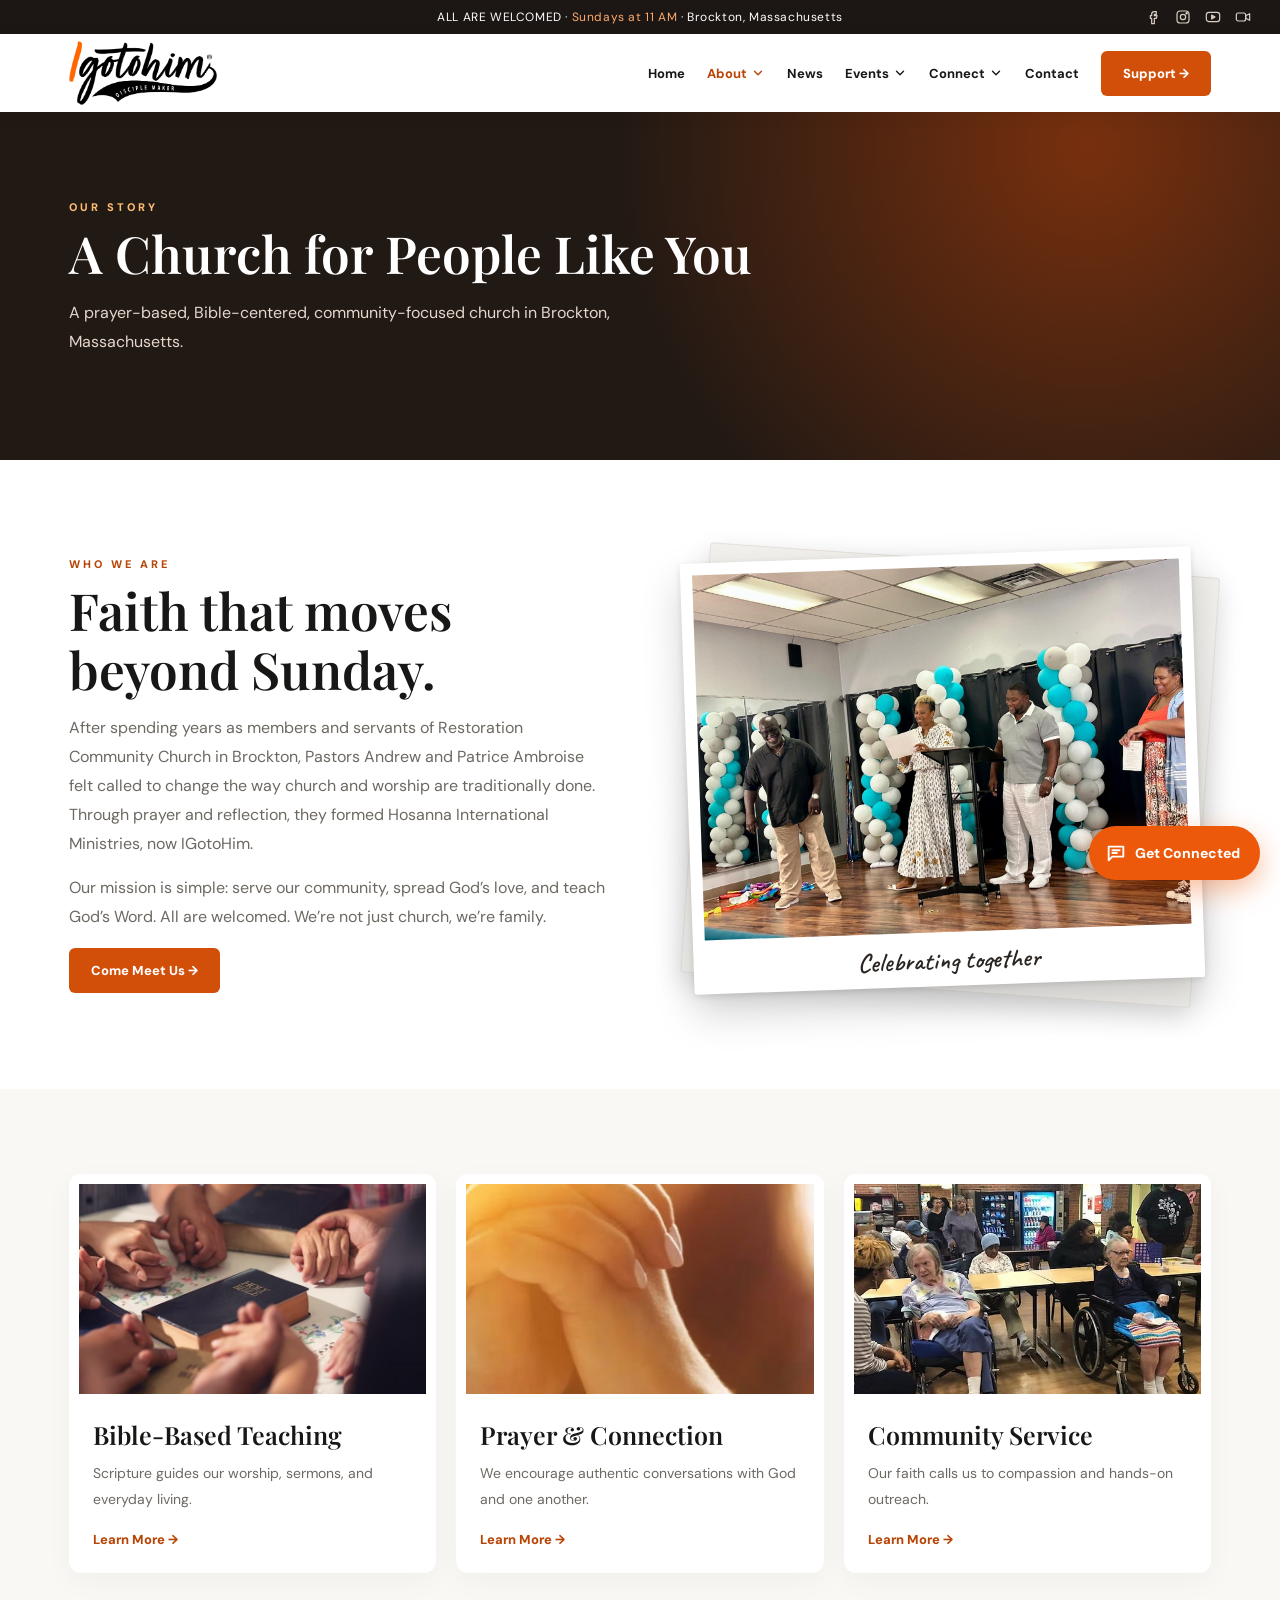
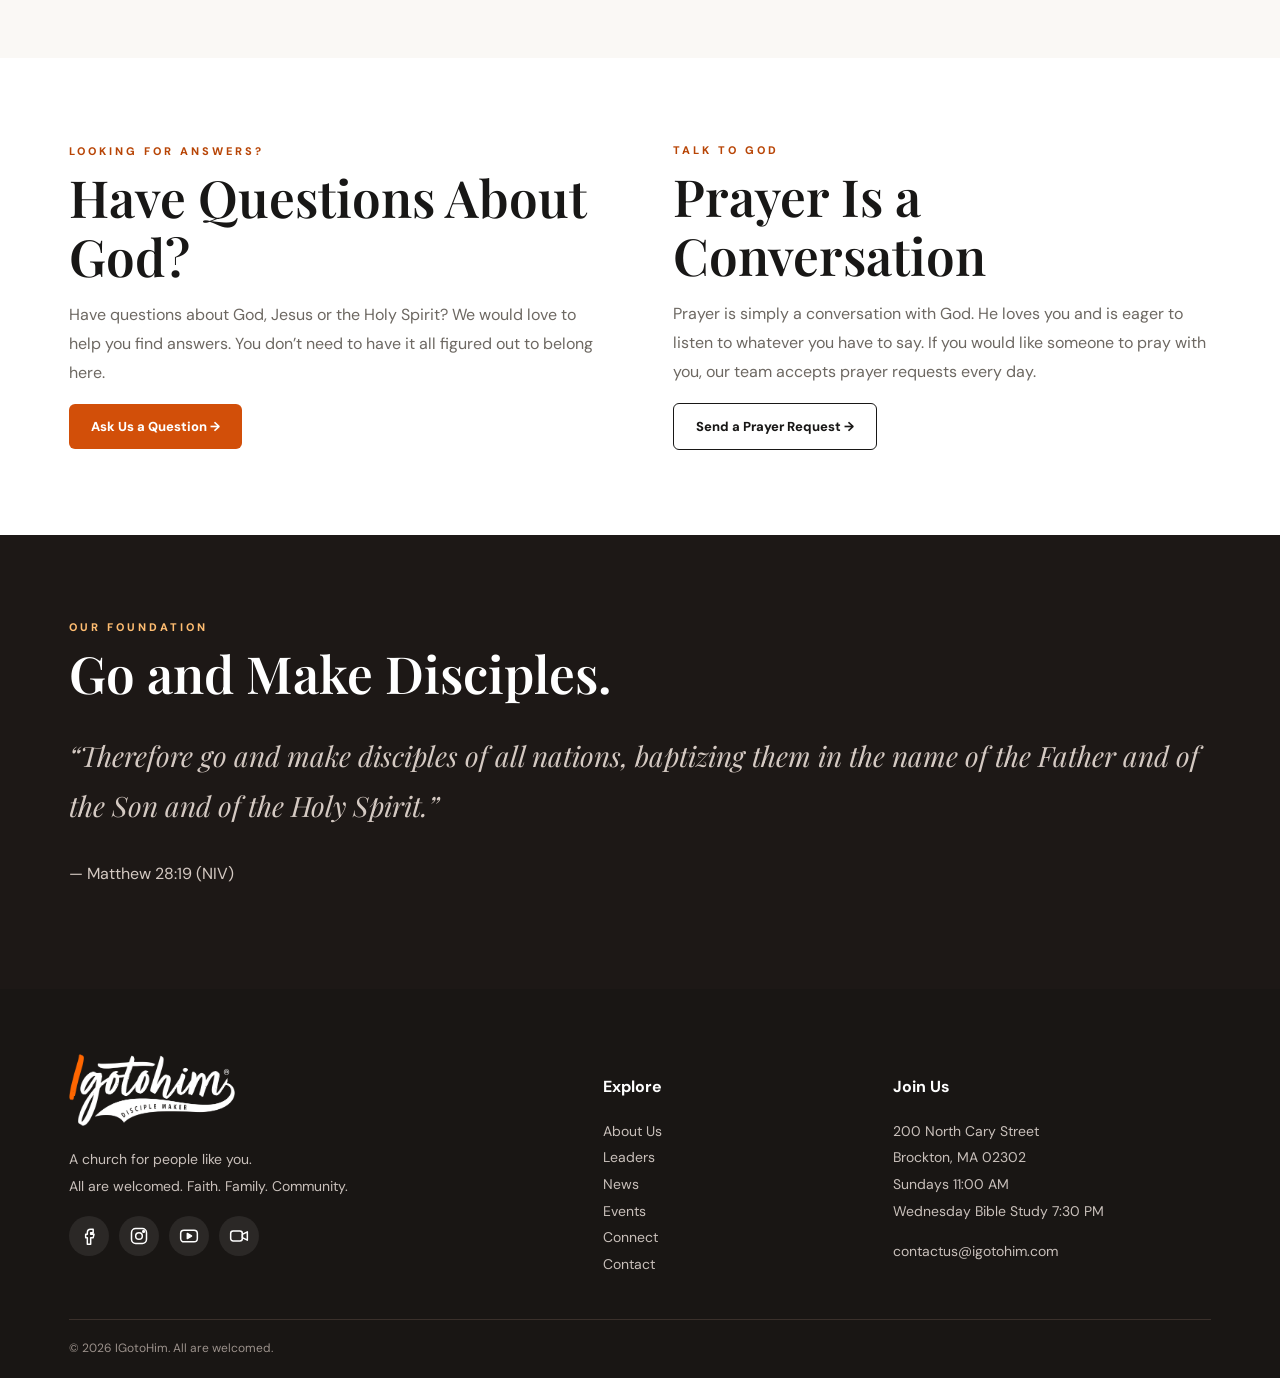
==== commit 86eb77a3: "Add Welcome Assistant: guided intake chat for new visitors and members - "Get Connected" chat on eve" ====
--- a/about.html
+++ b/about.html
@@ -1 +1 @@
-<!doctype html><html lang="en"><head><meta charset="utf-8"><meta name="viewport" content="width=device-width,initial-scale=1"><meta name="theme-color" content="#ed590b"><meta name="description" content="The story of IGotoHim (formerly Hosanna International Ministries), led by Pastors Andrew and Patrice Ambroise, making disciples in Brockton, MA."><link rel="canonical" href="https://www.igotohim.com/about.html"><meta name="robots" content="index,follow"><link rel="icon" type="image/png" href="assets/img/favicon.png"><link rel="apple-touch-icon" href="assets/img/apple-touch-icon.png"><meta property="og:type" content="website"><meta property="og:site_name" content="IGotoHim"><meta property="og:title" content="About Us | IGotoHim Brockton, MA"><meta property="og:description" content="The story of IGotoHim (formerly Hosanna International Ministries), led by Pastors Andrew and Patrice Ambroise, making disciples in Brockton, MA."><meta property="og:url" content="https://www.igotohim.com/about.html"><meta property="og:image" content="https://www.igotohim.com/assets/img/og-image.jpg"><meta property="og:image:width" content="1200"><meta property="og:image:height" content="630"><meta property="og:image:alt" content="IGotoHim: A church for people like you"><meta property="og:locale" content="en_US"><meta name="twitter:card" content="summary_large_image"><meta name="twitter:title" content="About Us | IGotoHim Brockton, MA"><meta name="twitter:description" content="The story of IGotoHim (formerly Hosanna International Ministries), led by Pastors Andrew and Patrice Ambroise, making disciples in Brockton, MA."><meta name="twitter:image" content="https://www.igotohim.com/assets/img/og-image.jpg"><meta name="geo.region" content="US-MA"><meta name="geo.placename" content="Brockton"><title>About Us | IGotoHim Brockton, MA</title><link rel="stylesheet" href="assets/style.css?v=20261122a"><script defer src="assets/config.js?v=20261122a"></script><script defer src="assets/app.js?v=20261122a"></script></head><body><div id="site-header"><div class="topbar">ALL ARE WELCOMED · <span>Sundays at 11 AM</span><span class="tb-loc"> · Brockton, Massachusetts</span></div><header class="nav"><div class="container nav-inner"><a class="nav-donate" href="https://app.easytithe.com/App/Form/7c1a2889-3194-436c-9861-6d94e68240a6" target="_blank" rel="noopener" aria-label="Donate to IGotoHim"><svg viewBox="0 0 24 24" aria-hidden="true"><path d="M12 20s-7-4.4-7-10a4 4 0 0 1 7-2.6A4 4 0 0 1 19 10c0 5.6-7 10-7 10z"/></svg><span>Donate</span></a><a class="brand" href="index.html"><img src="assets/logo.png" alt="IGotoHim — Disciple Maker" width="900" height="390"></a><button class="menu" aria-label="Toggle menu" aria-expanded="false">☰</button><nav class="navlinks" aria-label="Main"><a class="navitem" href="index.html">Home</a><div class="dropdown"><a class="navitem active" href="about.html" aria-haspopup="true">About <svg class="chev" viewBox="0 0 24 24" aria-hidden="true"><path d="m6 9 6 6 6-6"/></svg></a><div class="dropmenu"><a href="leadership.html">Leaders</a><a href="sermons.html">Sermons</a></div></div><a class="navitem" href="news.html">News</a><div class="dropdown"><a class="navitem" href="events.html" aria-haspopup="true">Events <svg class="chev" viewBox="0 0 24 24" aria-hidden="true"><path d="m6 9 6 6 6-6"/></svg></a><div class="dropmenu"><a href="events.html#sunday-service">Sunday Service</a><a href="events.html#bible-study">Bible Study</a></div></div><div class="dropdown"><a class="navitem" href="connect.html" aria-haspopup="true">Connect <svg class="chev" viewBox="0 0 24 24" aria-hidden="true"><path d="m6 9 6 6 6-6"/></svg></a><div class="dropmenu"><a href="connect.html#baptism">Baptism</a><a href="ministries.html">Ministries</a></div></div><a class="navitem" href="contact.html">Contact</a><a class="btn" href="https://app.easytithe.com/App/Form/7c1a2889-3194-436c-9861-6d94e68240a6" target="_blank" rel="noopener">Support →</a></nav></div></header></div><main><section class="page-hero"><div class="container"><div class="eyebrow">OUR STORY</div><h1>A Church for People Like You</h1><p>A prayer-based, Bible-centered, community-focused church in Brockton, Massachusetts.</p></div></section><section class="section"><div class="container split"><div><div class="eyebrow">WHO WE ARE</div><h2>Faith that moves beyond Sunday.</h2><p>After spending years as members and servants of Restoration Community Church in Brockton, Pastors Andrew and Patrice Ambroise felt called to change the way church and worship are traditionally done. Through prayer and reflection, they formed Hosanna International Ministries, now IGotoHim.</p><p>Our mission is simple: serve our community, spread God’s love, and teach God’s Word. All are welcomed. We’re not just church, we’re family.</p><a class="btn" href="contact.html">Come Meet Us →</a></div><div class="pol-wrap tilt-l "><figure class="polaroid"><img src="assets/img/about-celebration.jpg" alt="IGotoHim leaders sharing a joyful moment at a church celebration"><figcaption>Celebrating together</figcaption></figure></div></div></section><section class="section soft"><div class="container"><div class="cards"><a class="card" href="sermons.html"><img loading="lazy" src="assets/img/biblestudy.jpg" alt="Bible-Based Teaching"><div class="card-content"><h3>Bible-Based Teaching</h3><p>Scripture guides our worship, sermons, and everyday living.</p><span class="textlink">Learn More →</span></div></a><a class="card" href="contact.html#prayer"><img loading="lazy" src="assets/img/prayer.jpg" alt="Hands folded in prayer"><div class="card-content"><h3>Prayer & Connection</h3><p>We encourage authentic conversations with God and one another.</p><span class="textlink">Learn More →</span></div></a><a class="card" href="ministries.html"><img loading="lazy" src="assets/img/outreach.jpg" alt="Community Service"><div class="card-content"><h3>Community Service</h3><p>Our faith calls us to compassion and hands-on outreach.</p><span class="textlink">Learn More →</span></div></a></div></div></section><section class="section"><div class="container split"><div><div class="eyebrow">LOOKING FOR ANSWERS?</div><h2>Have Questions About God?</h2><p>Have questions about God, Jesus or the Holy Spirit? We would love to help you find answers. You don’t need to have it all figured out to belong here.</p><a class="btn" href="contact.html#message">Ask Us a Question →</a></div><div><div class="eyebrow">TALK TO GOD</div><h2>Prayer Is a Conversation</h2><p>Prayer is simply a conversation with God. He loves you and is eager to listen to whatever you have to say. If you would like someone to pray with you, our team accepts prayer requests every day.</p><a class="btn outline dark-outline" href="contact.html#prayer">Send a Prayer Request →</a></div></div></section><section class="section dark"><div class="container"><div class="eyebrow">OUR FOUNDATION</div><h2>Go and Make Disciples.</h2><p class="quote">“Therefore go and make disciples of all nations, baptizing them in the name of the Father and of the Son and of the Holy Spirit.”</p><p>— Matthew 28:19 (NIV)</p></div></section></main><div id="site-footer"><footer class="footer"><div class="container"><div class="footer-grid"><div><a class="brand" href="index.html"><img src="assets/logo-white.png" alt="IGotoHim — Disciple Maker" width="900" height="390"></a><p>A church for people like you.<br>All are welcomed. Faith. Family. Community.</p></div><div><h4>Explore</h4><div><a href="about.html">About Us</a></div><div><a href="leadership.html">Leaders</a></div><div><a href="news.html">News</a></div><div><a href="events.html">Events</a></div><div><a href="connect.html">Connect</a></div><div><a href="contact.html">Contact</a></div></div><div><h4>Join Us</h4><p>200 North Cary Street<br>Brockton, MA 02302<br>Sundays 11:00 AM<br>Wednesday Bible Study 7:30 PM</p><p><a href="mailto:contactus@igotohim.com">contactus@igotohim.com</a></p></div></div><div class="footer-bottom">© <span id="year">2026</span> IGotoHim. All are welcomed.</div></div></footer></div></body></html>+<!doctype html><html lang="en"><head><meta charset="utf-8"><meta name="viewport" content="width=device-width,initial-scale=1"><meta name="theme-color" content="#ed590b"><meta name="description" content="The story of IGotoHim (formerly Hosanna International Ministries), led by Pastors Andrew and Patrice Ambroise, making disciples in Brockton, MA."><link rel="canonical" href="https://www.igotohim.com/about.html"><meta name="robots" content="index,follow"><link rel="icon" type="image/png" href="assets/img/favicon.png"><link rel="apple-touch-icon" href="assets/img/apple-touch-icon.png"><meta property="og:type" content="website"><meta property="og:site_name" content="IGotoHim"><meta property="og:title" content="About Us | IGotoHim Brockton, MA"><meta property="og:description" content="The story of IGotoHim (formerly Hosanna International Ministries), led by Pastors Andrew and Patrice Ambroise, making disciples in Brockton, MA."><meta property="og:url" content="https://www.igotohim.com/about.html"><meta property="og:image" content="https://www.igotohim.com/assets/img/og-image.jpg"><meta property="og:image:width" content="1200"><meta property="og:image:height" content="630"><meta property="og:image:alt" content="IGotoHim: A church for people like you"><meta property="og:locale" content="en_US"><meta name="twitter:card" content="summary_large_image"><meta name="twitter:title" content="About Us | IGotoHim Brockton, MA"><meta name="twitter:description" content="The story of IGotoHim (formerly Hosanna International Ministries), led by Pastors Andrew and Patrice Ambroise, making disciples in Brockton, MA."><meta name="twitter:image" content="https://www.igotohim.com/assets/img/og-image.jpg"><meta name="geo.region" content="US-MA"><meta name="geo.placename" content="Brockton"><title>About Us | IGotoHim Brockton, MA</title><link rel="stylesheet" href="assets/style.css?v=20261122c"><script defer src="assets/config.js?v=20261122c"></script><script defer src="assets/app.js?v=20261122c"></script></head><body><div id="site-header"><div class="topbar">ALL ARE WELCOMED · <span>Sundays at 11 AM</span><span class="tb-loc"> · Brockton, Massachusetts</span></div><header class="nav"><div class="container nav-inner"><a class="nav-donate" href="https://app.easytithe.com/App/Form/7c1a2889-3194-436c-9861-6d94e68240a6" target="_blank" rel="noopener" aria-label="Donate to IGotoHim"><svg viewBox="0 0 24 24" aria-hidden="true"><path d="M12 20s-7-4.4-7-10a4 4 0 0 1 7-2.6A4 4 0 0 1 19 10c0 5.6-7 10-7 10z"/></svg><span>Donate</span></a><a class="brand" href="index.html"><img src="assets/logo.png" alt="IGotoHim — Disciple Maker" width="900" height="390"></a><button class="menu" aria-label="Toggle menu" aria-expanded="false">☰</button><nav class="navlinks" aria-label="Main"><a class="navitem" href="index.html">Home</a><div class="dropdown"><a class="navitem active" href="about.html" aria-haspopup="true">About <svg class="chev" viewBox="0 0 24 24" aria-hidden="true"><path d="m6 9 6 6 6-6"/></svg></a><div class="dropmenu"><a href="leadership.html">Leaders</a><a href="sermons.html">Sermons</a></div></div><a class="navitem" href="news.html">News</a><div class="dropdown"><a class="navitem" href="events.html" aria-haspopup="true">Events <svg class="chev" viewBox="0 0 24 24" aria-hidden="true"><path d="m6 9 6 6 6-6"/></svg></a><div class="dropmenu"><a href="events.html#sunday-service">Sunday Service</a><a href="events.html#bible-study">Bible Study</a></div></div><div class="dropdown"><a class="navitem" href="connect.html" aria-haspopup="true">Connect <svg class="chev" viewBox="0 0 24 24" aria-hidden="true"><path d="m6 9 6 6 6-6"/></svg></a><div class="dropmenu"><a href="connect.html#baptism">Baptism</a><a href="ministries.html">Ministries</a></div></div><a class="navitem" href="contact.html">Contact</a><a class="btn" href="https://app.easytithe.com/App/Form/7c1a2889-3194-436c-9861-6d94e68240a6" target="_blank" rel="noopener">Support →</a></nav></div></header></div><main><section class="page-hero"><div class="container"><div class="eyebrow">OUR STORY</div><h1>A Church for People Like You</h1><p>A prayer-based, Bible-centered, community-focused church in Brockton, Massachusetts.</p></div></section><section class="section"><div class="container split"><div><div class="eyebrow">WHO WE ARE</div><h2>Faith that moves beyond Sunday.</h2><p>After spending years as members and servants of Restoration Community Church in Brockton, Pastors Andrew and Patrice Ambroise felt called to change the way church and worship are traditionally done. Through prayer and reflection, they formed Hosanna International Ministries, now IGotoHim.</p><p>Our mission is simple: serve our community, spread God’s love, and teach God’s Word. All are welcomed. We’re not just church, we’re family.</p><a class="btn" href="contact.html">Come Meet Us →</a></div><div class="pol-wrap tilt-l "><figure class="polaroid"><img src="assets/img/about-celebration.jpg" alt="IGotoHim leaders sharing a joyful moment at a church celebration"><figcaption>Celebrating together</figcaption></figure></div></div></section><section class="section soft"><div class="container"><div class="cards"><a class="card" href="sermons.html"><img loading="lazy" src="assets/img/biblestudy.jpg" alt="Bible-Based Teaching"><div class="card-content"><h3>Bible-Based Teaching</h3><p>Scripture guides our worship, sermons, and everyday living.</p><span class="textlink">Learn More →</span></div></a><a class="card" href="contact.html#prayer"><img loading="lazy" src="assets/img/prayer.jpg" alt="Hands folded in prayer"><div class="card-content"><h3>Prayer & Connection</h3><p>We encourage authentic conversations with God and one another.</p><span class="textlink">Learn More →</span></div></a><a class="card" href="ministries.html"><img loading="lazy" src="assets/img/outreach.jpg" alt="Community Service"><div class="card-content"><h3>Community Service</h3><p>Our faith calls us to compassion and hands-on outreach.</p><span class="textlink">Learn More →</span></div></a></div></div></section><section class="section"><div class="container split"><div><div class="eyebrow">LOOKING FOR ANSWERS?</div><h2>Have Questions About God?</h2><p>Have questions about God, Jesus or the Holy Spirit? We would love to help you find answers. You don’t need to have it all figured out to belong here.</p><a class="btn" href="contact.html#message">Ask Us a Question →</a></div><div><div class="eyebrow">TALK TO GOD</div><h2>Prayer Is a Conversation</h2><p>Prayer is simply a conversation with God. He loves you and is eager to listen to whatever you have to say. If you would like someone to pray with you, our team accepts prayer requests every day.</p><a class="btn outline dark-outline" href="contact.html#prayer">Send a Prayer Request →</a></div></div></section><section class="section dark"><div class="container"><div class="eyebrow">OUR FOUNDATION</div><h2>Go and Make Disciples.</h2><p class="quote">“Therefore go and make disciples of all nations, baptizing them in the name of the Father and of the Son and of the Holy Spirit.”</p><p>— Matthew 28:19 (NIV)</p></div></section></main><div id="site-footer"><footer class="footer"><div class="container"><div class="footer-grid"><div><a class="brand" href="index.html"><img src="assets/logo-white.png" alt="IGotoHim — Disciple Maker" width="900" height="390"></a><p>A church for people like you.<br>All are welcomed. Faith. Family. Community.</p></div><div><h4>Explore</h4><div><a href="about.html">About Us</a></div><div><a href="leadership.html">Leaders</a></div><div><a href="news.html">News</a></div><div><a href="events.html">Events</a></div><div><a href="connect.html">Connect</a></div><div><a href="contact.html">Contact</a></div></div><div><h4>Join Us</h4><p>200 North Cary Street<br>Brockton, MA 02302<br>Sundays 11:00 AM<br>Wednesday Bible Study 7:30 PM</p><p><a href="mailto:contactus@igotohim.com">contactus@igotohim.com</a></p></div></div><div class="footer-bottom">© <span id="year">2026</span> IGotoHim. All are welcomed.</div></div></footer></div><script defer src="assets/assistant.js?v=20261122c"></script></body></html>
--- a/assets/style.css
+++ b/assets/style.css
@@ -209,3 +209,47 @@
   .navlinks{grid-column:1/-1}
 }
 @media(max-width:340px){.nav-donate span{display:none}.nav-donate{padding:0;width:40px;justify-content:center}}
+.kf-photos{position:relative;padding-bottom:70px}.kf-photos .kf-main .polaroid img{aspect-ratio:4/3;object-fit:cover}.kf-photos .kf-small{position:absolute;width:52%;right:-14px;bottom:-6px;z-index:2}.kf-photos .kf-small .polaroid{padding:8px 8px 38px}.kf-photos .kf-small .polaroid img{aspect-ratio:4/3;object-fit:cover;object-position:center 40%}.kf-photos .kf-small figcaption{font-size:21px;bottom:6px}.kf-photos .kf-main{width:88%}@media(max-width:620px){.kf-photos{padding-bottom:50px}.kf-photos .kf-small{width:56%;right:-4px}.kf-photos .kf-small .polaroid{padding:6px 6px 30px}.kf-photos .kf-small figcaption{font-size:17px;bottom:4px}}.kf-photos .kf-main figcaption{text-align:left;padding-left:14px}
+/* ===== Welcome Assistant ===== */
+.ga{position:fixed;right:20px;bottom:20px;z-index:150;font-family:'DM Sans',sans-serif}
+.ga-launch{display:flex;align-items:center;gap:8px;border:0;border-radius:99px;background:var(--orange);color:#fff;font-weight:800;font-size:14px;padding:0 20px 0 16px;height:54px;box-shadow:0 10px 28px #ed590b66;cursor:pointer;transition:.2s}
+.ga-launch:hover{transform:translateY(-2px);background:#c94b08}
+.ga-launch svg{width:22px;height:22px;fill:none;stroke:#fff;stroke-width:2;stroke-linecap:round;stroke-linejoin:round}
+.ga.open .ga-launch{display:none}
+.ga-panel{position:absolute;right:0;bottom:0;width:380px;height:min(600px,calc(100vh - 40px));background:#fff;border-radius:18px;box-shadow:0 24px 70px #0005;display:flex;flex-direction:column;overflow:hidden}
+.ga-panel[hidden]{display:none}
+.ga-head{display:flex;align-items:center;gap:12px;background:#1d1816;color:#fff;padding:14px 14px 14px 16px}
+.ga-head img{height:34px;width:auto}.ga-head b{display:block;font-size:15px}.ga-head small{color:#c9bfb8;font-size:12px}
+.ga-head>div{flex:1}
+.ga-close{width:40px;height:40px;border:0;border-radius:50%;background:#ffffff14;color:#fff;font-size:24px;line-height:1;cursor:pointer}
+.ga-close:hover{background:var(--orange)}
+.ga-log{flex:1;overflow-y:auto;padding:16px 14px;display:flex;flex-direction:column;gap:10px;background:var(--cream)}
+.ga-msg{max-width:86%;padding:11px 14px;border-radius:16px;font-size:14.5px;line-height:1.5;word-wrap:break-word}
+.ga-bot{background:#fff;color:var(--ink);border-bottom-left-radius:4px;box-shadow:0 2px 8px #0000000d;align-self:flex-start}
+.ga-bot a{color:var(--orange-text);font-weight:700;text-decoration:underline;text-underline-offset:2px}
+.ga-me{background:var(--orange);color:#fff;border-bottom-right-radius:4px;align-self:flex-end}
+.ga-typing{display:flex;gap:4px;padding:14px}
+.ga-typing span{width:7px;height:7px;border-radius:50%;background:#c9bfb8;animation:gaDot 1s infinite}
+.ga-typing span:nth-child(2){animation-delay:.15s}.ga-typing span:nth-child(3){animation-delay:.3s}
+@keyframes gaDot{0%,60%,100%{opacity:.35;transform:none}30%{opacity:1;transform:translateY(-3px)}}
+.ga-sum{list-style:none;padding:0;margin:8px 0;display:grid;gap:4px;font-size:13.5px}
+.ga-sum li span{display:inline-block;min-width:96px;color:var(--muted);font-weight:600}
+.ga-links{display:grid;gap:6px;margin-top:8px}.ga-links a{display:block;background:var(--cream);border-radius:10px;padding:9px 12px;text-decoration:none!important}
+.ga-chips{display:flex;flex-wrap:wrap;gap:8px;padding:10px 14px;background:var(--cream);border-top:1px solid #f0e8e2}
+.ga-chips:empty{display:none}
+.ga-chip{border:1.5px solid var(--orange);background:#fff;color:var(--orange-text);border-radius:99px;padding:9px 14px;font-size:13.5px;font-weight:700;cursor:pointer;min-height:40px}
+.ga-chip:hover,.ga-chip.on{background:var(--orange);color:#fff}
+.ga-done{background:var(--ink);border-color:var(--ink);color:#fff}.ga-skip{border-color:#cfc7c0;color:var(--muted)}
+.ga-form{display:flex;gap:8px;padding:10px 12px;border-top:1px solid #eee;background:#fff}
+.ga-input{flex:1;border:1px solid #ddd;border-radius:99px;padding:12px 16px;font-size:16px;min-width:0}
+.ga-input:focus{outline:2px solid var(--orange);outline-offset:0;border-color:transparent}
+.ga-send{width:46px;height:46px;border:0;border-radius:50%;background:var(--orange);display:grid;place-items:center;cursor:pointer;flex-shrink:0}
+.ga-send svg{width:20px;height:20px;fill:#fff}
+@media(max-width:620px){
+  .ga{right:14px;bottom:14px}
+  .ga-launch{height:50px;padding:0 16px 0 14px;font-size:13px}
+  .ga.open{inset:0;right:0;bottom:0}
+  .ga-panel{position:fixed;inset:0;width:auto;height:100%;border-radius:0}
+}
+@media(prefers-reduced-motion:reduce){.ga-typing span{animation:none}}
+.ga-sum li{display:grid;grid-template-columns:112px 1fr;gap:8px}.ga-sum li span{min-width:0}
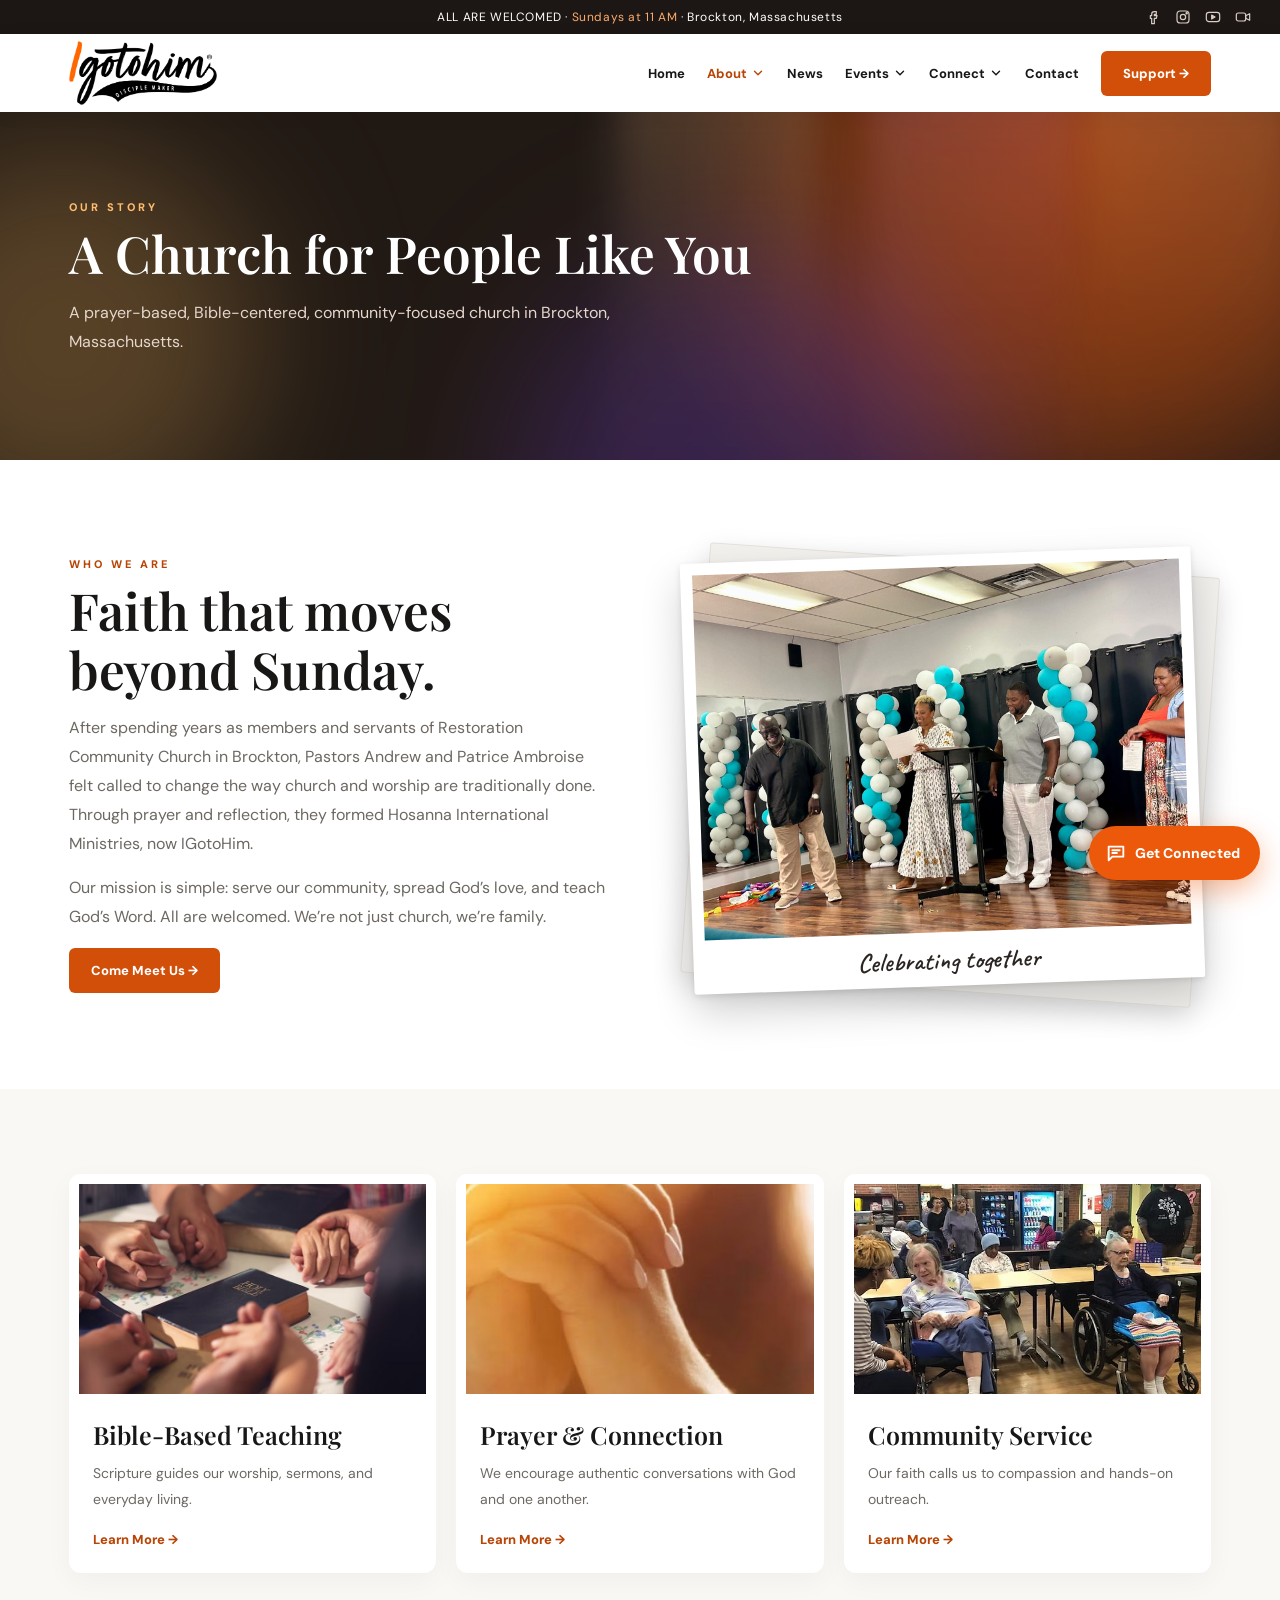
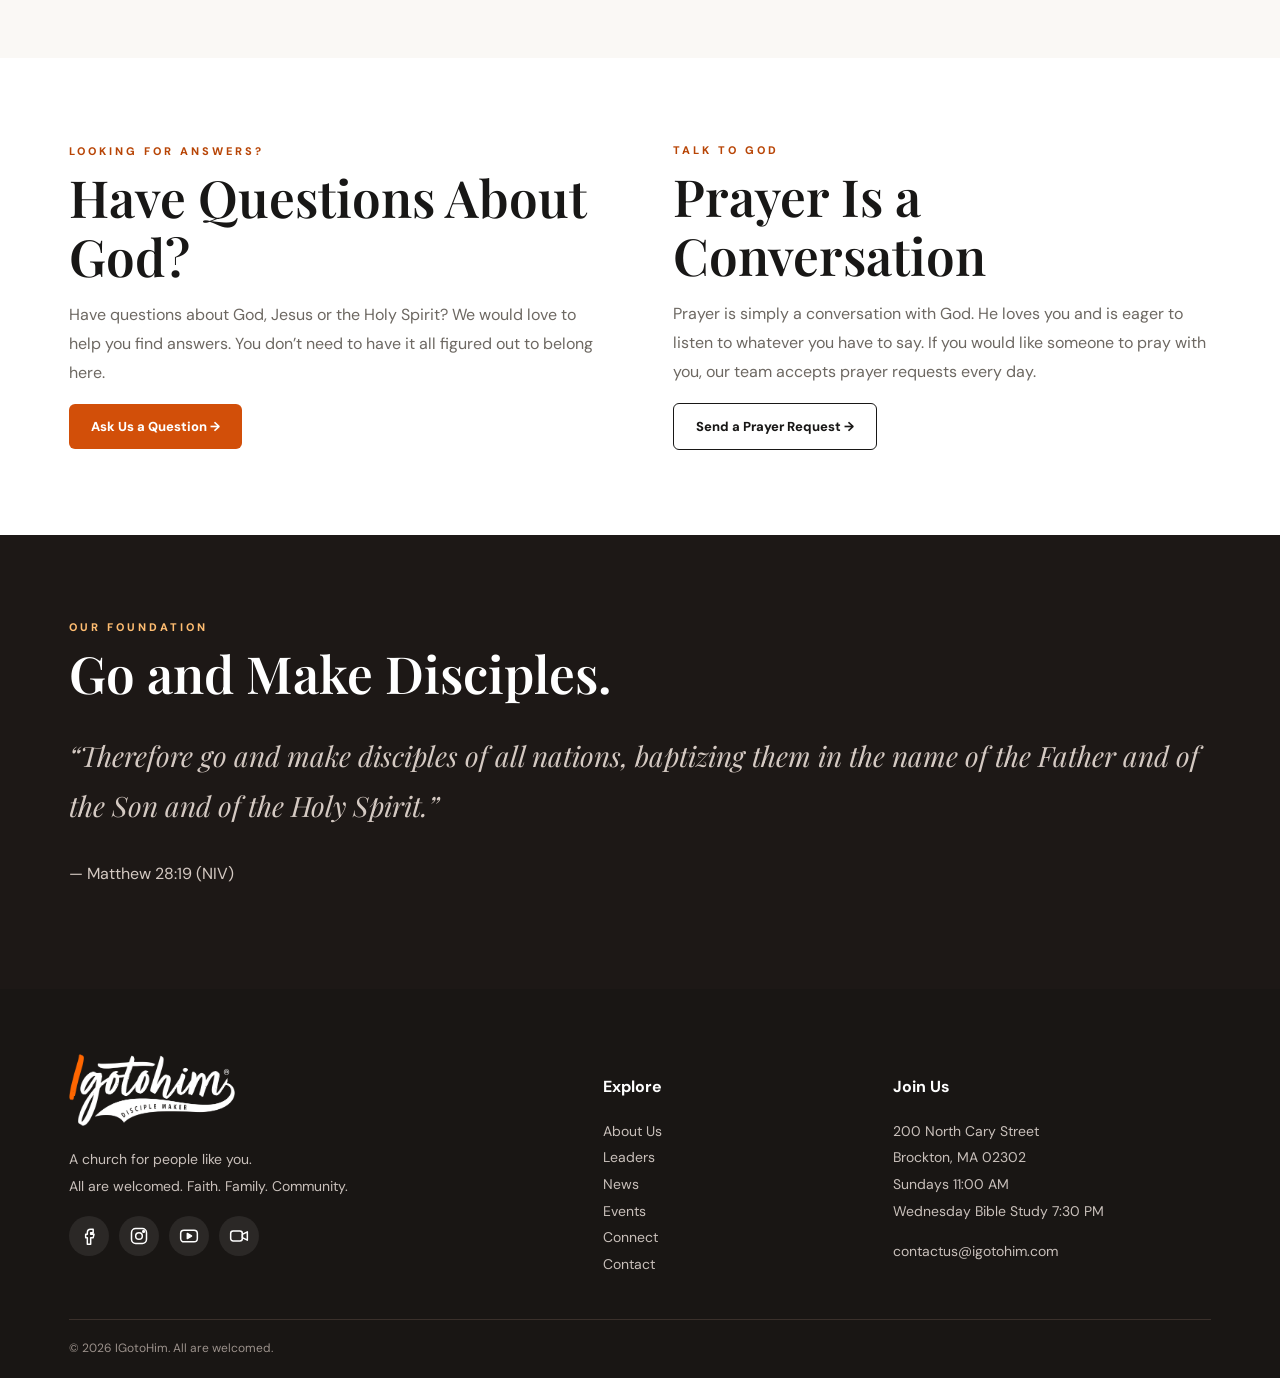
==== commit eb1ba5b2: "Animated glow, light beams and sparks on every page header Co-Authored-By: Claude Opus 5.5 <noreply@" ====
--- a/about.html
+++ b/about.html
@@ -1 +1 @@
-<!doctype html><html lang="en"><head><meta charset="utf-8"><meta name="viewport" content="width=device-width,initial-scale=1"><meta name="theme-color" content="#ed590b"><meta name="description" content="The story of IGotoHim (formerly Hosanna International Ministries), led by Pastors Andrew and Patrice Ambroise, making disciples in Brockton, MA."><link rel="canonical" href="https://www.igotohim.com/about.html"><meta name="robots" content="index,follow"><link rel="icon" type="image/png" href="assets/img/favicon.png"><link rel="apple-touch-icon" href="assets/img/apple-touch-icon.png"><meta property="og:type" content="website"><meta property="og:site_name" content="IGotoHim"><meta property="og:title" content="About Us | IGotoHim Brockton, MA"><meta property="og:description" content="The story of IGotoHim (formerly Hosanna International Ministries), led by Pastors Andrew and Patrice Ambroise, making disciples in Brockton, MA."><meta property="og:url" content="https://www.igotohim.com/about.html"><meta property="og:image" content="https://www.igotohim.com/assets/img/og-image.jpg"><meta property="og:image:width" content="1200"><meta property="og:image:height" content="630"><meta property="og:image:alt" content="IGotoHim: A church for people like you"><meta property="og:locale" content="en_US"><meta name="twitter:card" content="summary_large_image"><meta name="twitter:title" content="About Us | IGotoHim Brockton, MA"><meta name="twitter:description" content="The story of IGotoHim (formerly Hosanna International Ministries), led by Pastors Andrew and Patrice Ambroise, making disciples in Brockton, MA."><meta name="twitter:image" content="https://www.igotohim.com/assets/img/og-image.jpg"><meta name="geo.region" content="US-MA"><meta name="geo.placename" content="Brockton"><title>About Us | IGotoHim Brockton, MA</title><link rel="stylesheet" href="assets/style.css?v=20261122c"><script defer src="assets/config.js?v=20261122c"></script><script defer src="assets/app.js?v=20261122c"></script></head><body><div id="site-header"><div class="topbar">ALL ARE WELCOMED · <span>Sundays at 11 AM</span><span class="tb-loc"> · Brockton, Massachusetts</span></div><header class="nav"><div class="container nav-inner"><a class="nav-donate" href="https://app.easytithe.com/App/Form/7c1a2889-3194-436c-9861-6d94e68240a6" target="_blank" rel="noopener" aria-label="Donate to IGotoHim"><svg viewBox="0 0 24 24" aria-hidden="true"><path d="M12 20s-7-4.4-7-10a4 4 0 0 1 7-2.6A4 4 0 0 1 19 10c0 5.6-7 10-7 10z"/></svg><span>Donate</span></a><a class="brand" href="index.html"><img src="assets/logo.png" alt="IGotoHim — Disciple Maker" width="900" height="390"></a><button class="menu" aria-label="Toggle menu" aria-expanded="false">☰</button><nav class="navlinks" aria-label="Main"><a class="navitem" href="index.html">Home</a><div class="dropdown"><a class="navitem active" href="about.html" aria-haspopup="true">About <svg class="chev" viewBox="0 0 24 24" aria-hidden="true"><path d="m6 9 6 6 6-6"/></svg></a><div class="dropmenu"><a href="leadership.html">Leaders</a><a href="sermons.html">Sermons</a></div></div><a class="navitem" href="news.html">News</a><div class="dropdown"><a class="navitem" href="events.html" aria-haspopup="true">Events <svg class="chev" viewBox="0 0 24 24" aria-hidden="true"><path d="m6 9 6 6 6-6"/></svg></a><div class="dropmenu"><a href="events.html#sunday-service">Sunday Service</a><a href="events.html#bible-study">Bible Study</a></div></div><div class="dropdown"><a class="navitem" href="connect.html" aria-haspopup="true">Connect <svg class="chev" viewBox="0 0 24 24" aria-hidden="true"><path d="m6 9 6 6 6-6"/></svg></a><div class="dropmenu"><a href="connect.html#baptism">Baptism</a><a href="ministries.html">Ministries</a></div></div><a class="navitem" href="contact.html">Contact</a><a class="btn" href="https://app.easytithe.com/App/Form/7c1a2889-3194-436c-9861-6d94e68240a6" target="_blank" rel="noopener">Support →</a></nav></div></header></div><main><section class="page-hero"><div class="container"><div class="eyebrow">OUR STORY</div><h1>A Church for People Like You</h1><p>A prayer-based, Bible-centered, community-focused church in Brockton, Massachusetts.</p></div></section><section class="section"><div class="container split"><div><div class="eyebrow">WHO WE ARE</div><h2>Faith that moves beyond Sunday.</h2><p>After spending years as members and servants of Restoration Community Church in Brockton, Pastors Andrew and Patrice Ambroise felt called to change the way church and worship are traditionally done. Through prayer and reflection, they formed Hosanna International Ministries, now IGotoHim.</p><p>Our mission is simple: serve our community, spread God’s love, and teach God’s Word. All are welcomed. We’re not just church, we’re family.</p><a class="btn" href="contact.html">Come Meet Us →</a></div><div class="pol-wrap tilt-l "><figure class="polaroid"><img src="assets/img/about-celebration.jpg" alt="IGotoHim leaders sharing a joyful moment at a church celebration"><figcaption>Celebrating together</figcaption></figure></div></div></section><section class="section soft"><div class="container"><div class="cards"><a class="card" href="sermons.html"><img loading="lazy" src="assets/img/biblestudy.jpg" alt="Bible-Based Teaching"><div class="card-content"><h3>Bible-Based Teaching</h3><p>Scripture guides our worship, sermons, and everyday living.</p><span class="textlink">Learn More →</span></div></a><a class="card" href="contact.html#prayer"><img loading="lazy" src="assets/img/prayer.jpg" alt="Hands folded in prayer"><div class="card-content"><h3>Prayer & Connection</h3><p>We encourage authentic conversations with God and one another.</p><span class="textlink">Learn More →</span></div></a><a class="card" href="ministries.html"><img loading="lazy" src="assets/img/outreach.jpg" alt="Community Service"><div class="card-content"><h3>Community Service</h3><p>Our faith calls us to compassion and hands-on outreach.</p><span class="textlink">Learn More →</span></div></a></div></div></section><section class="section"><div class="container split"><div><div class="eyebrow">LOOKING FOR ANSWERS?</div><h2>Have Questions About God?</h2><p>Have questions about God, Jesus or the Holy Spirit? We would love to help you find answers. You don’t need to have it all figured out to belong here.</p><a class="btn" href="contact.html#message">Ask Us a Question →</a></div><div><div class="eyebrow">TALK TO GOD</div><h2>Prayer Is a Conversation</h2><p>Prayer is simply a conversation with God. He loves you and is eager to listen to whatever you have to say. If you would like someone to pray with you, our team accepts prayer requests every day.</p><a class="btn outline dark-outline" href="contact.html#prayer">Send a Prayer Request →</a></div></div></section><section class="section dark"><div class="container"><div class="eyebrow">OUR FOUNDATION</div><h2>Go and Make Disciples.</h2><p class="quote">“Therefore go and make disciples of all nations, baptizing them in the name of the Father and of the Son and of the Holy Spirit.”</p><p>— Matthew 28:19 (NIV)</p></div></section></main><div id="site-footer"><footer class="footer"><div class="container"><div class="footer-grid"><div><a class="brand" href="index.html"><img src="assets/logo-white.png" alt="IGotoHim — Disciple Maker" width="900" height="390"></a><p>A church for people like you.<br>All are welcomed. Faith. Family. Community.</p></div><div><h4>Explore</h4><div><a href="about.html">About Us</a></div><div><a href="leadership.html">Leaders</a></div><div><a href="news.html">News</a></div><div><a href="events.html">Events</a></div><div><a href="connect.html">Connect</a></div><div><a href="contact.html">Contact</a></div></div><div><h4>Join Us</h4><p>200 North Cary Street<br>Brockton, MA 02302<br>Sundays 11:00 AM<br>Wednesday Bible Study 7:30 PM</p><p><a href="mailto:contactus@igotohim.com">contactus@igotohim.com</a></p></div></div><div class="footer-bottom">© <span id="year">2026</span> IGotoHim. All are welcomed.</div></div></footer></div><script defer src="assets/assistant.js?v=20261122c"></script></body></html>+<!doctype html><html lang="en"><head><meta charset="utf-8"><meta name="viewport" content="width=device-width,initial-scale=1"><meta name="theme-color" content="#ed590b"><meta name="description" content="The story of IGotoHim (formerly Hosanna International Ministries), led by Pastors Andrew and Patrice Ambroise, making disciples in Brockton, MA."><link rel="canonical" href="https://www.igotohim.com/about.html"><meta name="robots" content="index,follow"><link rel="icon" type="image/png" href="assets/img/favicon.png"><link rel="apple-touch-icon" href="assets/img/apple-touch-icon.png"><meta property="og:type" content="website"><meta property="og:site_name" content="IGotoHim"><meta property="og:title" content="About Us | IGotoHim Brockton, MA"><meta property="og:description" content="The story of IGotoHim (formerly Hosanna International Ministries), led by Pastors Andrew and Patrice Ambroise, making disciples in Brockton, MA."><meta property="og:url" content="https://www.igotohim.com/about.html"><meta property="og:image" content="https://www.igotohim.com/assets/img/og-image.jpg"><meta property="og:image:width" content="1200"><meta property="og:image:height" content="630"><meta property="og:image:alt" content="IGotoHim: A church for people like you"><meta property="og:locale" content="en_US"><meta name="twitter:card" content="summary_large_image"><meta name="twitter:title" content="About Us | IGotoHim Brockton, MA"><meta name="twitter:description" content="The story of IGotoHim (formerly Hosanna International Ministries), led by Pastors Andrew and Patrice Ambroise, making disciples in Brockton, MA."><meta name="twitter:image" content="https://www.igotohim.com/assets/img/og-image.jpg"><meta name="geo.region" content="US-MA"><meta name="geo.placename" content="Brockton"><title>About Us | IGotoHim Brockton, MA</title><link rel="stylesheet" href="assets/style.css?v=20261123a"><script defer src="assets/config.js?v=20261123a"></script><script defer src="assets/app.js?v=20261123a"></script></head><body><div id="site-header"><div class="topbar">ALL ARE WELCOMED · <span>Sundays at 11 AM</span><span class="tb-loc"> · Brockton, Massachusetts</span></div><header class="nav"><div class="container nav-inner"><a class="nav-donate" href="https://app.easytithe.com/App/Form/7c1a2889-3194-436c-9861-6d94e68240a6" target="_blank" rel="noopener" aria-label="Donate to IGotoHim"><svg viewBox="0 0 24 24" aria-hidden="true"><path d="M12 20s-7-4.4-7-10a4 4 0 0 1 7-2.6A4 4 0 0 1 19 10c0 5.6-7 10-7 10z"/></svg><span>Donate</span></a><a class="brand" href="index.html"><img src="assets/logo.png" alt="IGotoHim — Disciple Maker" width="900" height="390"></a><button class="menu" aria-label="Toggle menu" aria-expanded="false">☰</button><nav class="navlinks" aria-label="Main"><a class="navitem" href="index.html">Home</a><div class="dropdown"><a class="navitem active" href="about.html" aria-haspopup="true">About <svg class="chev" viewBox="0 0 24 24" aria-hidden="true"><path d="m6 9 6 6 6-6"/></svg></a><div class="dropmenu"><a href="leadership.html">Leaders</a><a href="sermons.html">Sermons</a></div></div><a class="navitem" href="news.html">News</a><div class="dropdown"><a class="navitem" href="events.html" aria-haspopup="true">Events <svg class="chev" viewBox="0 0 24 24" aria-hidden="true"><path d="m6 9 6 6 6-6"/></svg></a><div class="dropmenu"><a href="events.html#sunday-service">Sunday Service</a><a href="events.html#bible-study">Bible Study</a></div></div><div class="dropdown"><a class="navitem" href="connect.html" aria-haspopup="true">Connect <svg class="chev" viewBox="0 0 24 24" aria-hidden="true"><path d="m6 9 6 6 6-6"/></svg></a><div class="dropmenu"><a href="connect.html#baptism">Baptism</a><a href="ministries.html">Ministries</a></div></div><a class="navitem" href="contact.html">Contact</a><a class="btn" href="https://app.easytithe.com/App/Form/7c1a2889-3194-436c-9861-6d94e68240a6" target="_blank" rel="noopener">Support →</a></nav></div></header></div><main><section class="page-hero"><div class="hero-fx" aria-hidden="true"><span class="glow g1"></span><span class="glow g2"></span><span class="glow g3"></span><span class="beam b1"></span><span class="beam b2"></span><span class="beam b3"></span><div class="sparks"><i style="--x:32%;--d:14.3s;--delay:-2.3s;--s:6px"></i><i style="--x:82%;--d:14.2s;--delay:-10.9s;--s:6px"></i><i style="--x:35%;--d:14.0s;--delay:-3.5s;--s:6px"></i><i style="--x:71%;--d:16.5s;--delay:-8.6s;--s:4px"></i><i style="--x:31%;--d:14.7s;--delay:-15.6s;--s:6px"></i><i style="--x:96%;--d:9.1s;--delay:-14.0s;--s:4px"></i><i style="--x:77%;--d:9.4s;--delay:-14.0s;--s:5px"></i><i style="--x:62%;--d:14.4s;--delay:-16.6s;--s:6px"></i><i style="--x:93%;--d:16.1s;--delay:-7.7s;--s:6px"></i><i style="--x:19%;--d:16.9s;--delay:-1.8s;--s:4px"></i><i style="--x:65%;--d:11.0s;--delay:-17.4s;--s:6px"></i><i style="--x:82%;--d:16.7s;--delay:-7.6s;--s:6px"></i><i style="--x:75%;--d:12.2s;--delay:-10.5s;--s:4px"></i><i style="--x:45%;--d:15.1s;--delay:-16.7s;--s:5px"></i><i style="--x:79%;--d:15.0s;--delay:-2.9s;--s:5px"></i><i style="--x:71%;--d:17.1s;--delay:-10.2s;--s:4px"></i><i style="--x:83%;--d:16.5s;--delay:-10.3s;--s:5px"></i><i style="--x:17%;--d:9.6s;--delay:-15.4s;--s:6px"></i><i style="--x:13%;--d:12.1s;--delay:-1.2s;--s:4px"></i><i style="--x:4%;--d:11.6s;--delay:-13.8s;--s:3px"></i><i style="--x:7%;--d:14.4s;--delay:-13.7s;--s:6px"></i><i style="--x:93%;--d:14.3s;--delay:-9.9s;--s:5px"></i></div></div><div class="container"><div class="eyebrow">OUR STORY</div><h1>A Church for People Like You</h1><p>A prayer-based, Bible-centered, community-focused church in Brockton, Massachusetts.</p></div></section><section class="section"><div class="container split"><div><div class="eyebrow">WHO WE ARE</div><h2>Faith that moves beyond Sunday.</h2><p>After spending years as members and servants of Restoration Community Church in Brockton, Pastors Andrew and Patrice Ambroise felt called to change the way church and worship are traditionally done. Through prayer and reflection, they formed Hosanna International Ministries, now IGotoHim.</p><p>Our mission is simple: serve our community, spread God’s love, and teach God’s Word. All are welcomed. We’re not just church, we’re family.</p><a class="btn" href="contact.html">Come Meet Us →</a></div><div class="pol-wrap tilt-l "><figure class="polaroid"><img src="assets/img/about-celebration.jpg" alt="IGotoHim leaders sharing a joyful moment at a church celebration"><figcaption>Celebrating together</figcaption></figure></div></div></section><section class="section soft"><div class="container"><div class="cards"><a class="card" href="sermons.html"><img loading="lazy" src="assets/img/biblestudy.jpg" alt="Bible-Based Teaching"><div class="card-content"><h3>Bible-Based Teaching</h3><p>Scripture guides our worship, sermons, and everyday living.</p><span class="textlink">Learn More →</span></div></a><a class="card" href="contact.html#prayer"><img loading="lazy" src="assets/img/prayer.jpg" alt="Hands folded in prayer"><div class="card-content"><h3>Prayer & Connection</h3><p>We encourage authentic conversations with God and one another.</p><span class="textlink">Learn More →</span></div></a><a class="card" href="ministries.html"><img loading="lazy" src="assets/img/outreach.jpg" alt="Community Service"><div class="card-content"><h3>Community Service</h3><p>Our faith calls us to compassion and hands-on outreach.</p><span class="textlink">Learn More →</span></div></a></div></div></section><section class="section"><div class="container split"><div><div class="eyebrow">LOOKING FOR ANSWERS?</div><h2>Have Questions About God?</h2><p>Have questions about God, Jesus or the Holy Spirit? We would love to help you find answers. You don’t need to have it all figured out to belong here.</p><a class="btn" href="contact.html#message">Ask Us a Question →</a></div><div><div class="eyebrow">TALK TO GOD</div><h2>Prayer Is a Conversation</h2><p>Prayer is simply a conversation with God. He loves you and is eager to listen to whatever you have to say. If you would like someone to pray with you, our team accepts prayer requests every day.</p><a class="btn outline dark-outline" href="contact.html#prayer">Send a Prayer Request →</a></div></div></section><section class="section dark"><div class="container"><div class="eyebrow">OUR FOUNDATION</div><h2>Go and Make Disciples.</h2><p class="quote">“Therefore go and make disciples of all nations, baptizing them in the name of the Father and of the Son and of the Holy Spirit.”</p><p>— Matthew 28:19 (NIV)</p></div></section></main><div id="site-footer"><footer class="footer"><div class="container"><div class="footer-grid"><div><a class="brand" href="index.html"><img src="assets/logo-white.png" alt="IGotoHim — Disciple Maker" width="900" height="390"></a><p>A church for people like you.<br>All are welcomed. Faith. Family. Community.</p></div><div><h4>Explore</h4><div><a href="about.html">About Us</a></div><div><a href="leadership.html">Leaders</a></div><div><a href="news.html">News</a></div><div><a href="events.html">Events</a></div><div><a href="connect.html">Connect</a></div><div><a href="contact.html">Contact</a></div></div><div><h4>Join Us</h4><p>200 North Cary Street<br>Brockton, MA 02302<br>Sundays 11:00 AM<br>Wednesday Bible Study 7:30 PM</p><p><a href="mailto:contactus@igotohim.com">contactus@igotohim.com</a></p></div></div><div class="footer-bottom">© <span id="year">2026</span> IGotoHim. All are welcomed.</div></div></footer></div><script defer src="assets/assistant.js?v=20261123a"></script></body></html>
--- a/assets/style.css
+++ b/assets/style.css
@@ -253,3 +253,6 @@
 }
 @media(prefers-reduced-motion:reduce){.ga-typing span{animation:none}}
 .ga-sum li{display:grid;grid-template-columns:112px 1fr;gap:8px}.ga-sum li span{min-width:0}
+.kf-photos{padding-top:40px}.kf-photos .kf-top{position:absolute;width:34%;right:-10px;top:-14px;z-index:3}.kf-photos .kf-top .polaroid{padding:7px 7px 34px;transform:rotate(5deg)}.kf-photos .kf-top .polaroid img{aspect-ratio:1/1;object-fit:cover}.kf-photos .kf-top figcaption{font-size:19px;bottom:5px}@media(max-width:620px){.kf-photos{padding-top:30px}.kf-photos .kf-top{width:36%;right:-2px;top:-10px}.kf-photos .kf-top .polaroid{padding:5px 5px 26px}.kf-photos .kf-top figcaption{font-size:15px;bottom:3px}}.kf-photos .kf-top{top:0}.kf-photos{padding-top:56px}@media(max-width:620px){.kf-photos .kf-top{top:0}.kf-photos{padding-top:44px}}
+@media(min-width:901px){.leaders{grid-template-columns:repeat(3,1fr);max-width:900px;margin-left:auto;margin-right:auto}}
+.page-hero{position:relative;overflow:hidden;isolation:isolate}.page-hero>.container{position:relative;z-index:2}.page-hero .hero-fx .glow{opacity:.34}.page-hero .hero-fx .glow{opacity:.26}.page-hero .hero-fx .g2{opacity:.22}
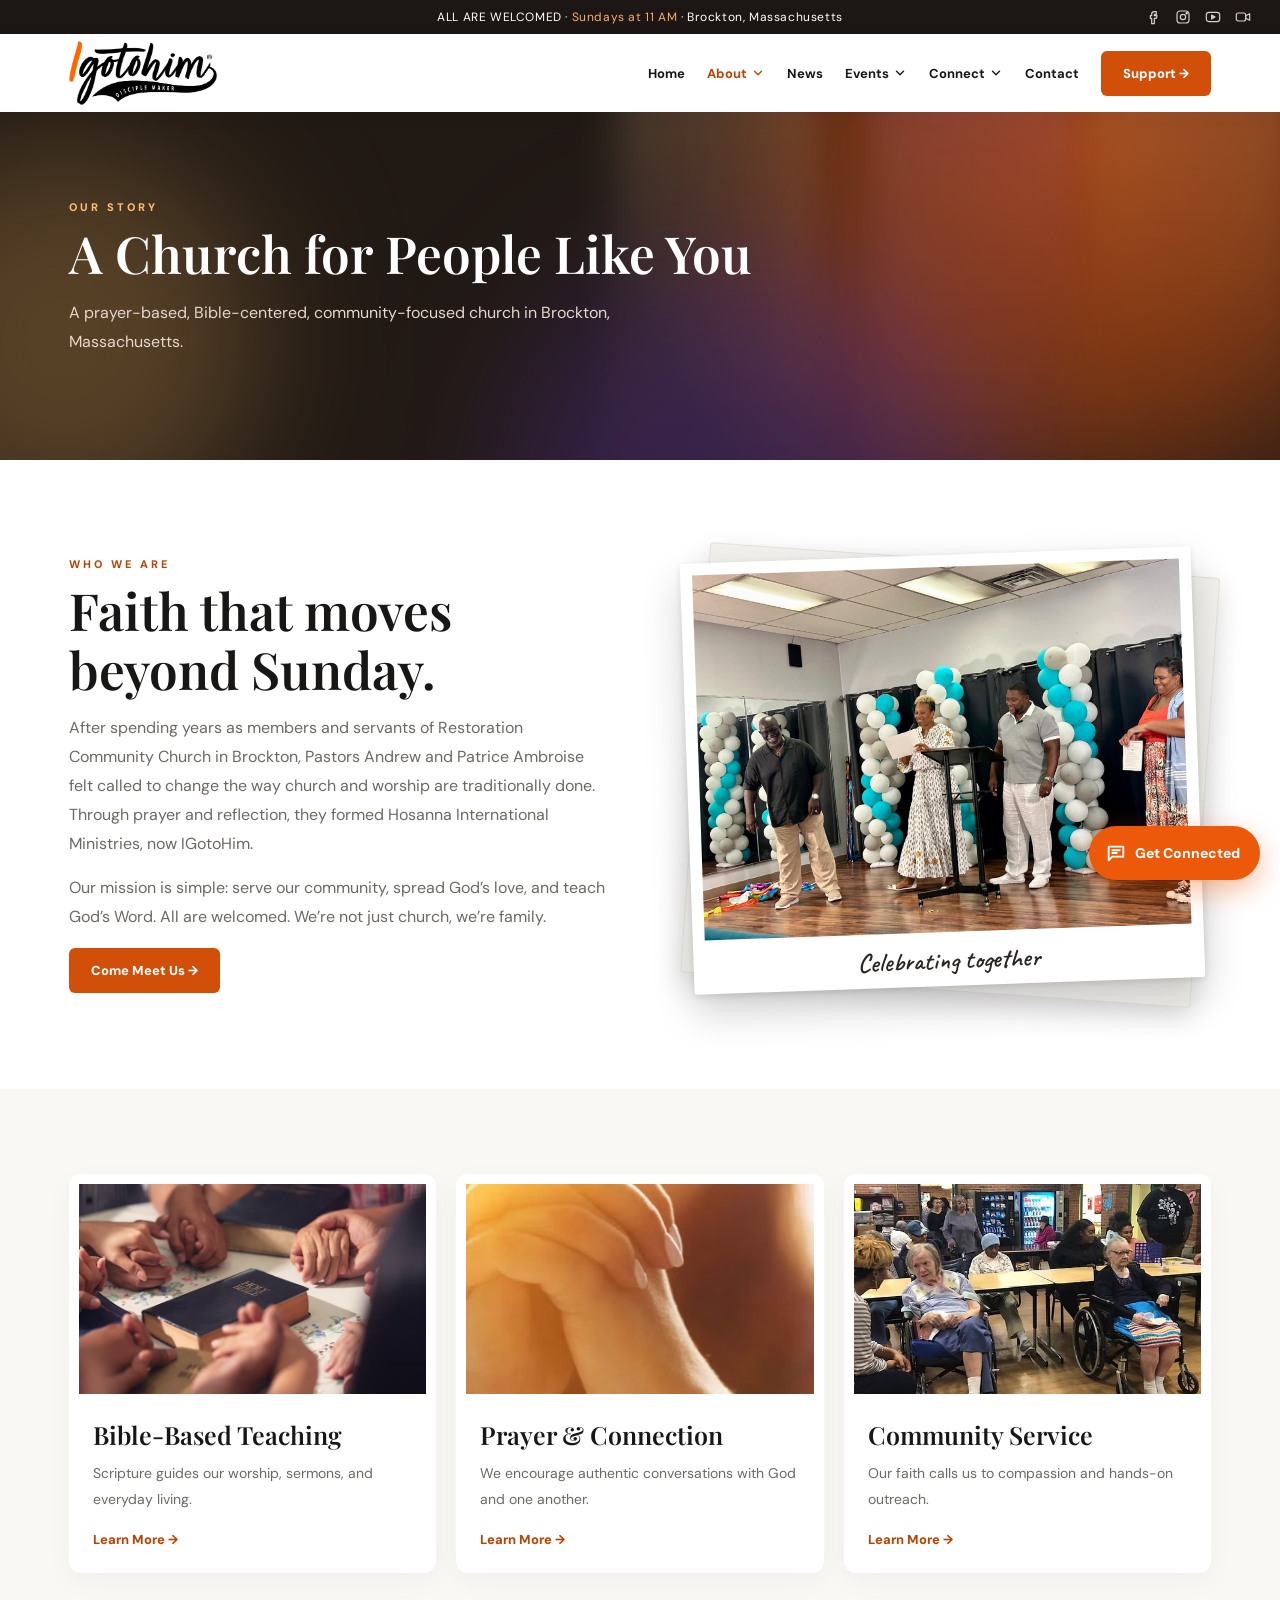
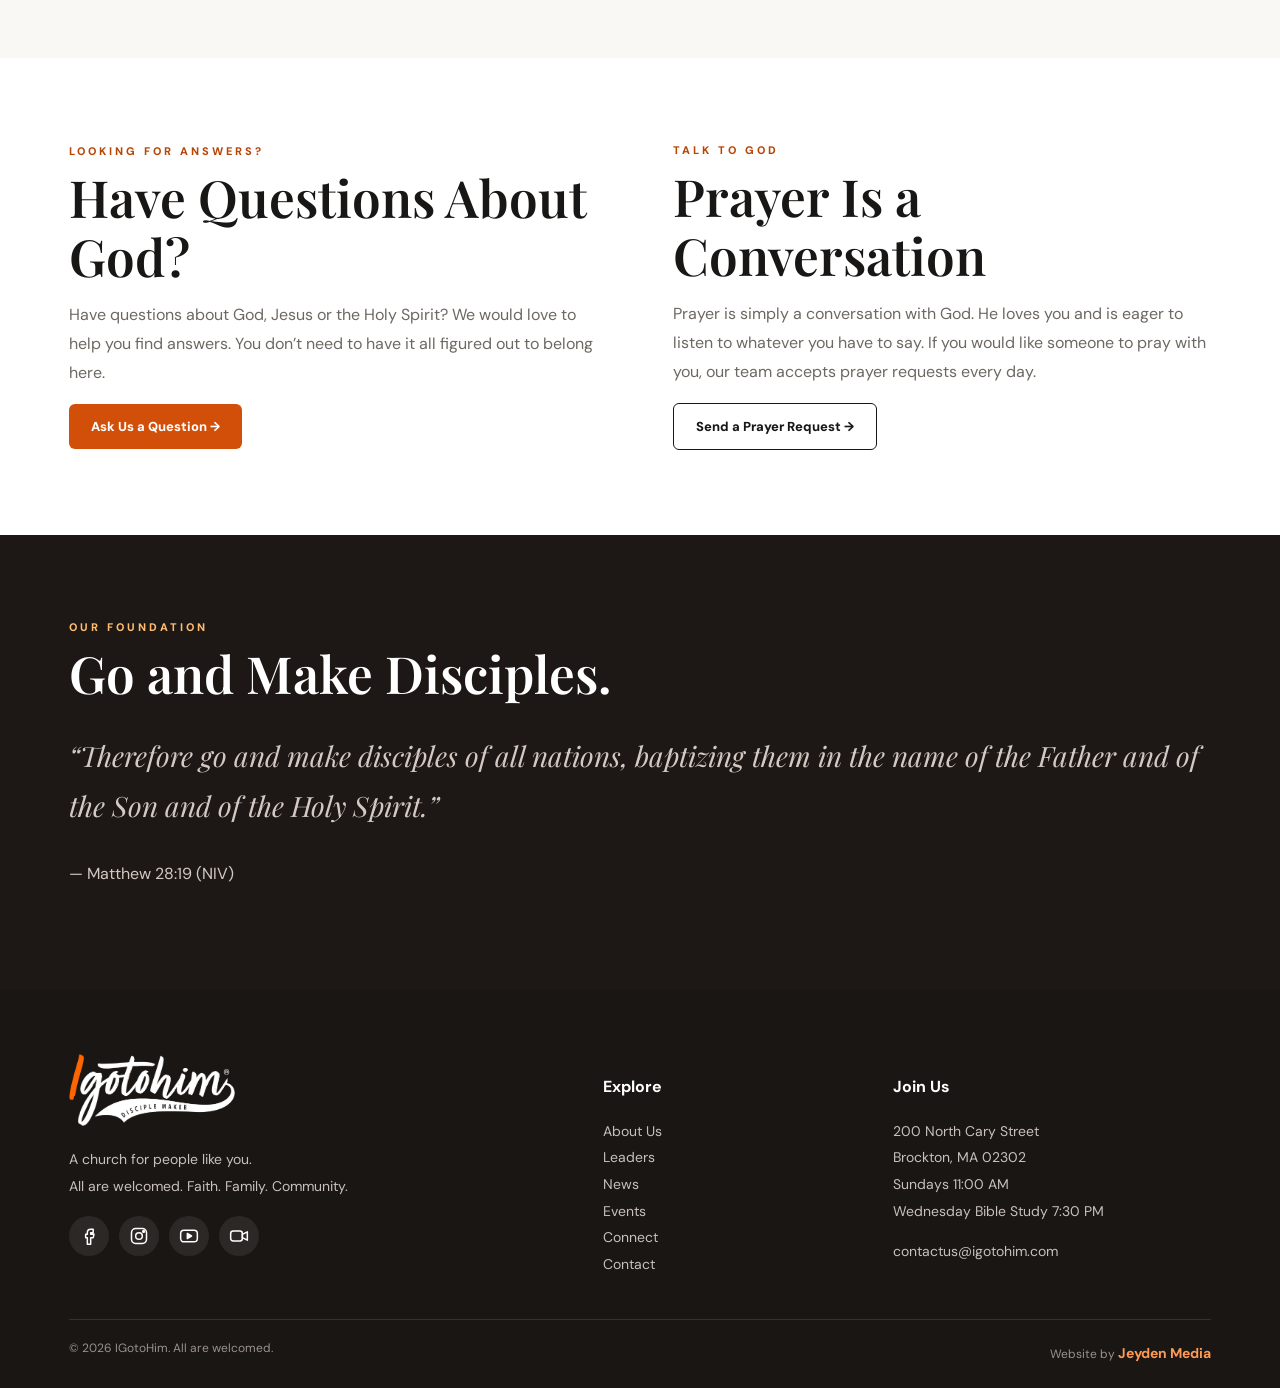
==== commit 57db55ca: "Footer: add "Website by Jeyden Media" credit linking to jeydenmedia.com Co-Authored-By: Claude Opus " ====
--- a/about.html
+++ b/about.html
@@ -1 +1 @@
-<!doctype html><html lang="en"><head><meta charset="utf-8"><meta name="viewport" content="width=device-width,initial-scale=1"><meta name="theme-color" content="#ed590b"><meta name="description" content="The story of IGotoHim (formerly Hosanna International Ministries), led by Pastors Andrew and Patrice Ambroise, making disciples in Brockton, MA."><link rel="canonical" href="https://www.igotohim.com/about.html"><meta name="robots" content="index,follow"><link rel="icon" type="image/png" href="assets/img/favicon.png"><link rel="apple-touch-icon" href="assets/img/apple-touch-icon.png"><meta property="og:type" content="website"><meta property="og:site_name" content="IGotoHim"><meta property="og:title" content="About Us | IGotoHim Brockton, MA"><meta property="og:description" content="The story of IGotoHim (formerly Hosanna International Ministries), led by Pastors Andrew and Patrice Ambroise, making disciples in Brockton, MA."><meta property="og:url" content="https://www.igotohim.com/about.html"><meta property="og:image" content="https://www.igotohim.com/assets/img/og-image.jpg"><meta property="og:image:width" content="1200"><meta property="og:image:height" content="630"><meta property="og:image:alt" content="IGotoHim: A church for people like you"><meta property="og:locale" content="en_US"><meta name="twitter:card" content="summary_large_image"><meta name="twitter:title" content="About Us | IGotoHim Brockton, MA"><meta name="twitter:description" content="The story of IGotoHim (formerly Hosanna International Ministries), led by Pastors Andrew and Patrice Ambroise, making disciples in Brockton, MA."><meta name="twitter:image" content="https://www.igotohim.com/assets/img/og-image.jpg"><meta name="geo.region" content="US-MA"><meta name="geo.placename" content="Brockton"><title>About Us | IGotoHim Brockton, MA</title><link rel="stylesheet" href="assets/style.css?v=20261123a"><script defer src="assets/config.js?v=20261123a"></script><script defer src="assets/app.js?v=20261123a"></script></head><body><div id="site-header"><div class="topbar">ALL ARE WELCOMED · <span>Sundays at 11 AM</span><span class="tb-loc"> · Brockton, Massachusetts</span></div><header class="nav"><div class="container nav-inner"><a class="nav-donate" href="https://app.easytithe.com/App/Form/7c1a2889-3194-436c-9861-6d94e68240a6" target="_blank" rel="noopener" aria-label="Donate to IGotoHim"><svg viewBox="0 0 24 24" aria-hidden="true"><path d="M12 20s-7-4.4-7-10a4 4 0 0 1 7-2.6A4 4 0 0 1 19 10c0 5.6-7 10-7 10z"/></svg><span>Donate</span></a><a class="brand" href="index.html"><img src="assets/logo.png" alt="IGotoHim — Disciple Maker" width="900" height="390"></a><button class="menu" aria-label="Toggle menu" aria-expanded="false">☰</button><nav class="navlinks" aria-label="Main"><a class="navitem" href="index.html">Home</a><div class="dropdown"><a class="navitem active" href="about.html" aria-haspopup="true">About <svg class="chev" viewBox="0 0 24 24" aria-hidden="true"><path d="m6 9 6 6 6-6"/></svg></a><div class="dropmenu"><a href="leadership.html">Leaders</a><a href="sermons.html">Sermons</a></div></div><a class="navitem" href="news.html">News</a><div class="dropdown"><a class="navitem" href="events.html" aria-haspopup="true">Events <svg class="chev" viewBox="0 0 24 24" aria-hidden="true"><path d="m6 9 6 6 6-6"/></svg></a><div class="dropmenu"><a href="events.html#sunday-service">Sunday Service</a><a href="events.html#bible-study">Bible Study</a></div></div><div class="dropdown"><a class="navitem" href="connect.html" aria-haspopup="true">Connect <svg class="chev" viewBox="0 0 24 24" aria-hidden="true"><path d="m6 9 6 6 6-6"/></svg></a><div class="dropmenu"><a href="connect.html#baptism">Baptism</a><a href="ministries.html">Ministries</a></div></div><a class="navitem" href="contact.html">Contact</a><a class="btn" href="https://app.easytithe.com/App/Form/7c1a2889-3194-436c-9861-6d94e68240a6" target="_blank" rel="noopener">Support →</a></nav></div></header></div><main><section class="page-hero"><div class="hero-fx" aria-hidden="true"><span class="glow g1"></span><span class="glow g2"></span><span class="glow g3"></span><span class="beam b1"></span><span class="beam b2"></span><span class="beam b3"></span><div class="sparks"><i style="--x:32%;--d:14.3s;--delay:-2.3s;--s:6px"></i><i style="--x:82%;--d:14.2s;--delay:-10.9s;--s:6px"></i><i style="--x:35%;--d:14.0s;--delay:-3.5s;--s:6px"></i><i style="--x:71%;--d:16.5s;--delay:-8.6s;--s:4px"></i><i style="--x:31%;--d:14.7s;--delay:-15.6s;--s:6px"></i><i style="--x:96%;--d:9.1s;--delay:-14.0s;--s:4px"></i><i style="--x:77%;--d:9.4s;--delay:-14.0s;--s:5px"></i><i style="--x:62%;--d:14.4s;--delay:-16.6s;--s:6px"></i><i style="--x:93%;--d:16.1s;--delay:-7.7s;--s:6px"></i><i style="--x:19%;--d:16.9s;--delay:-1.8s;--s:4px"></i><i style="--x:65%;--d:11.0s;--delay:-17.4s;--s:6px"></i><i style="--x:82%;--d:16.7s;--delay:-7.6s;--s:6px"></i><i style="--x:75%;--d:12.2s;--delay:-10.5s;--s:4px"></i><i style="--x:45%;--d:15.1s;--delay:-16.7s;--s:5px"></i><i style="--x:79%;--d:15.0s;--delay:-2.9s;--s:5px"></i><i style="--x:71%;--d:17.1s;--delay:-10.2s;--s:4px"></i><i style="--x:83%;--d:16.5s;--delay:-10.3s;--s:5px"></i><i style="--x:17%;--d:9.6s;--delay:-15.4s;--s:6px"></i><i style="--x:13%;--d:12.1s;--delay:-1.2s;--s:4px"></i><i style="--x:4%;--d:11.6s;--delay:-13.8s;--s:3px"></i><i style="--x:7%;--d:14.4s;--delay:-13.7s;--s:6px"></i><i style="--x:93%;--d:14.3s;--delay:-9.9s;--s:5px"></i></div></div><div class="container"><div class="eyebrow">OUR STORY</div><h1>A Church for People Like You</h1><p>A prayer-based, Bible-centered, community-focused church in Brockton, Massachusetts.</p></div></section><section class="section"><div class="container split"><div><div class="eyebrow">WHO WE ARE</div><h2>Faith that moves beyond Sunday.</h2><p>After spending years as members and servants of Restoration Community Church in Brockton, Pastors Andrew and Patrice Ambroise felt called to change the way church and worship are traditionally done. Through prayer and reflection, they formed Hosanna International Ministries, now IGotoHim.</p><p>Our mission is simple: serve our community, spread God’s love, and teach God’s Word. All are welcomed. We’re not just church, we’re family.</p><a class="btn" href="contact.html">Come Meet Us →</a></div><div class="pol-wrap tilt-l "><figure class="polaroid"><img src="assets/img/about-celebration.jpg" alt="IGotoHim leaders sharing a joyful moment at a church celebration"><figcaption>Celebrating together</figcaption></figure></div></div></section><section class="section soft"><div class="container"><div class="cards"><a class="card" href="sermons.html"><img loading="lazy" src="assets/img/biblestudy.jpg" alt="Bible-Based Teaching"><div class="card-content"><h3>Bible-Based Teaching</h3><p>Scripture guides our worship, sermons, and everyday living.</p><span class="textlink">Learn More →</span></div></a><a class="card" href="contact.html#prayer"><img loading="lazy" src="assets/img/prayer.jpg" alt="Hands folded in prayer"><div class="card-content"><h3>Prayer & Connection</h3><p>We encourage authentic conversations with God and one another.</p><span class="textlink">Learn More →</span></div></a><a class="card" href="ministries.html"><img loading="lazy" src="assets/img/outreach.jpg" alt="Community Service"><div class="card-content"><h3>Community Service</h3><p>Our faith calls us to compassion and hands-on outreach.</p><span class="textlink">Learn More →</span></div></a></div></div></section><section class="section"><div class="container split"><div><div class="eyebrow">LOOKING FOR ANSWERS?</div><h2>Have Questions About God?</h2><p>Have questions about God, Jesus or the Holy Spirit? We would love to help you find answers. You don’t need to have it all figured out to belong here.</p><a class="btn" href="contact.html#message">Ask Us a Question →</a></div><div><div class="eyebrow">TALK TO GOD</div><h2>Prayer Is a Conversation</h2><p>Prayer is simply a conversation with God. He loves you and is eager to listen to whatever you have to say. If you would like someone to pray with you, our team accepts prayer requests every day.</p><a class="btn outline dark-outline" href="contact.html#prayer">Send a Prayer Request →</a></div></div></section><section class="section dark"><div class="container"><div class="eyebrow">OUR FOUNDATION</div><h2>Go and Make Disciples.</h2><p class="quote">“Therefore go and make disciples of all nations, baptizing them in the name of the Father and of the Son and of the Holy Spirit.”</p><p>— Matthew 28:19 (NIV)</p></div></section></main><div id="site-footer"><footer class="footer"><div class="container"><div class="footer-grid"><div><a class="brand" href="index.html"><img src="assets/logo-white.png" alt="IGotoHim — Disciple Maker" width="900" height="390"></a><p>A church for people like you.<br>All are welcomed. Faith. Family. Community.</p></div><div><h4>Explore</h4><div><a href="about.html">About Us</a></div><div><a href="leadership.html">Leaders</a></div><div><a href="news.html">News</a></div><div><a href="events.html">Events</a></div><div><a href="connect.html">Connect</a></div><div><a href="contact.html">Contact</a></div></div><div><h4>Join Us</h4><p>200 North Cary Street<br>Brockton, MA 02302<br>Sundays 11:00 AM<br>Wednesday Bible Study 7:30 PM</p><p><a href="mailto:contactus@igotohim.com">contactus@igotohim.com</a></p></div></div><div class="footer-bottom">© <span id="year">2026</span> IGotoHim. All are welcomed.</div></div></footer></div><script defer src="assets/assistant.js?v=20261123a"></script></body></html>+<!doctype html><html lang="en"><head><meta charset="utf-8"><meta name="viewport" content="width=device-width,initial-scale=1"><meta name="theme-color" content="#ed590b"><meta name="description" content="The story of IGotoHim (formerly Hosanna International Ministries), led by Pastors Andrew and Patrice Ambroise, making disciples in Brockton, MA."><link rel="canonical" href="https://www.igotohim.com/about.html"><meta name="robots" content="index,follow"><link rel="icon" type="image/png" href="assets/img/favicon.png"><link rel="apple-touch-icon" href="assets/img/apple-touch-icon.png"><meta property="og:type" content="website"><meta property="og:site_name" content="IGotoHim"><meta property="og:title" content="About Us | IGotoHim Brockton, MA"><meta property="og:description" content="The story of IGotoHim (formerly Hosanna International Ministries), led by Pastors Andrew and Patrice Ambroise, making disciples in Brockton, MA."><meta property="og:url" content="https://www.igotohim.com/about.html"><meta property="og:image" content="https://www.igotohim.com/assets/img/og-image.jpg"><meta property="og:image:width" content="1200"><meta property="og:image:height" content="630"><meta property="og:image:alt" content="IGotoHim: A church for people like you"><meta property="og:locale" content="en_US"><meta name="twitter:card" content="summary_large_image"><meta name="twitter:title" content="About Us | IGotoHim Brockton, MA"><meta name="twitter:description" content="The story of IGotoHim (formerly Hosanna International Ministries), led by Pastors Andrew and Patrice Ambroise, making disciples in Brockton, MA."><meta name="twitter:image" content="https://www.igotohim.com/assets/img/og-image.jpg"><meta name="geo.region" content="US-MA"><meta name="geo.placename" content="Brockton"><title>About Us | IGotoHim Brockton, MA</title><link rel="stylesheet" href="assets/style.css?v=20261123b"><script defer src="assets/config.js?v=20261123b"></script><script defer src="assets/app.js?v=20261123b"></script></head><body><div id="site-header"><div class="topbar">ALL ARE WELCOMED · <span>Sundays at 11 AM</span><span class="tb-loc"> · Brockton, Massachusetts</span></div><header class="nav"><div class="container nav-inner"><a class="nav-donate" href="https://app.easytithe.com/App/Form/7c1a2889-3194-436c-9861-6d94e68240a6" target="_blank" rel="noopener" aria-label="Donate to IGotoHim"><svg viewBox="0 0 24 24" aria-hidden="true"><path d="M12 20s-7-4.4-7-10a4 4 0 0 1 7-2.6A4 4 0 0 1 19 10c0 5.6-7 10-7 10z"/></svg><span>Donate</span></a><a class="brand" href="index.html"><img src="assets/logo.png" alt="IGotoHim — Disciple Maker" width="900" height="390"></a><button class="menu" aria-label="Toggle menu" aria-expanded="false">☰</button><nav class="navlinks" aria-label="Main"><a class="navitem" href="index.html">Home</a><div class="dropdown"><a class="navitem active" href="about.html" aria-haspopup="true">About <svg class="chev" viewBox="0 0 24 24" aria-hidden="true"><path d="m6 9 6 6 6-6"/></svg></a><div class="dropmenu"><a href="leadership.html">Leaders</a><a href="sermons.html">Sermons</a></div></div><a class="navitem" href="news.html">News</a><div class="dropdown"><a class="navitem" href="events.html" aria-haspopup="true">Events <svg class="chev" viewBox="0 0 24 24" aria-hidden="true"><path d="m6 9 6 6 6-6"/></svg></a><div class="dropmenu"><a href="events.html#sunday-service">Sunday Service</a><a href="events.html#bible-study">Bible Study</a></div></div><div class="dropdown"><a class="navitem" href="connect.html" aria-haspopup="true">Connect <svg class="chev" viewBox="0 0 24 24" aria-hidden="true"><path d="m6 9 6 6 6-6"/></svg></a><div class="dropmenu"><a href="connect.html#baptism">Baptism</a><a href="ministries.html">Ministries</a></div></div><a class="navitem" href="contact.html">Contact</a><a class="btn" href="https://app.easytithe.com/App/Form/7c1a2889-3194-436c-9861-6d94e68240a6" target="_blank" rel="noopener">Support →</a></nav></div></header></div><main><section class="page-hero"><div class="hero-fx" aria-hidden="true"><span class="glow g1"></span><span class="glow g2"></span><span class="glow g3"></span><span class="beam b1"></span><span class="beam b2"></span><span class="beam b3"></span><div class="sparks"><i style="--x:32%;--d:14.3s;--delay:-2.3s;--s:6px"></i><i style="--x:82%;--d:14.2s;--delay:-10.9s;--s:6px"></i><i style="--x:35%;--d:14.0s;--delay:-3.5s;--s:6px"></i><i style="--x:71%;--d:16.5s;--delay:-8.6s;--s:4px"></i><i style="--x:31%;--d:14.7s;--delay:-15.6s;--s:6px"></i><i style="--x:96%;--d:9.1s;--delay:-14.0s;--s:4px"></i><i style="--x:77%;--d:9.4s;--delay:-14.0s;--s:5px"></i><i style="--x:62%;--d:14.4s;--delay:-16.6s;--s:6px"></i><i style="--x:93%;--d:16.1s;--delay:-7.7s;--s:6px"></i><i style="--x:19%;--d:16.9s;--delay:-1.8s;--s:4px"></i><i style="--x:65%;--d:11.0s;--delay:-17.4s;--s:6px"></i><i style="--x:82%;--d:16.7s;--delay:-7.6s;--s:6px"></i><i style="--x:75%;--d:12.2s;--delay:-10.5s;--s:4px"></i><i style="--x:45%;--d:15.1s;--delay:-16.7s;--s:5px"></i><i style="--x:79%;--d:15.0s;--delay:-2.9s;--s:5px"></i><i style="--x:71%;--d:17.1s;--delay:-10.2s;--s:4px"></i><i style="--x:83%;--d:16.5s;--delay:-10.3s;--s:5px"></i><i style="--x:17%;--d:9.6s;--delay:-15.4s;--s:6px"></i><i style="--x:13%;--d:12.1s;--delay:-1.2s;--s:4px"></i><i style="--x:4%;--d:11.6s;--delay:-13.8s;--s:3px"></i><i style="--x:7%;--d:14.4s;--delay:-13.7s;--s:6px"></i><i style="--x:93%;--d:14.3s;--delay:-9.9s;--s:5px"></i></div></div><div class="container"><div class="eyebrow">OUR STORY</div><h1>A Church for People Like You</h1><p>A prayer-based, Bible-centered, community-focused church in Brockton, Massachusetts.</p></div></section><section class="section"><div class="container split"><div><div class="eyebrow">WHO WE ARE</div><h2>Faith that moves beyond Sunday.</h2><p>After spending years as members and servants of Restoration Community Church in Brockton, Pastors Andrew and Patrice Ambroise felt called to change the way church and worship are traditionally done. Through prayer and reflection, they formed Hosanna International Ministries, now IGotoHim.</p><p>Our mission is simple: serve our community, spread God’s love, and teach God’s Word. All are welcomed. We’re not just church, we’re family.</p><a class="btn" href="contact.html">Come Meet Us →</a></div><div class="pol-wrap tilt-l "><figure class="polaroid"><img src="assets/img/about-celebration.jpg" alt="IGotoHim leaders sharing a joyful moment at a church celebration"><figcaption>Celebrating together</figcaption></figure></div></div></section><section class="section soft"><div class="container"><div class="cards"><a class="card" href="sermons.html"><img loading="lazy" src="assets/img/biblestudy.jpg" alt="Bible-Based Teaching"><div class="card-content"><h3>Bible-Based Teaching</h3><p>Scripture guides our worship, sermons, and everyday living.</p><span class="textlink">Learn More →</span></div></a><a class="card" href="contact.html#prayer"><img loading="lazy" src="assets/img/prayer.jpg" alt="Hands folded in prayer"><div class="card-content"><h3>Prayer & Connection</h3><p>We encourage authentic conversations with God and one another.</p><span class="textlink">Learn More →</span></div></a><a class="card" href="ministries.html"><img loading="lazy" src="assets/img/outreach.jpg" alt="Community Service"><div class="card-content"><h3>Community Service</h3><p>Our faith calls us to compassion and hands-on outreach.</p><span class="textlink">Learn More →</span></div></a></div></div></section><section class="section"><div class="container split"><div><div class="eyebrow">LOOKING FOR ANSWERS?</div><h2>Have Questions About God?</h2><p>Have questions about God, Jesus or the Holy Spirit? We would love to help you find answers. You don’t need to have it all figured out to belong here.</p><a class="btn" href="contact.html#message">Ask Us a Question →</a></div><div><div class="eyebrow">TALK TO GOD</div><h2>Prayer Is a Conversation</h2><p>Prayer is simply a conversation with God. He loves you and is eager to listen to whatever you have to say. If you would like someone to pray with you, our team accepts prayer requests every day.</p><a class="btn outline dark-outline" href="contact.html#prayer">Send a Prayer Request →</a></div></div></section><section class="section dark"><div class="container"><div class="eyebrow">OUR FOUNDATION</div><h2>Go and Make Disciples.</h2><p class="quote">“Therefore go and make disciples of all nations, baptizing them in the name of the Father and of the Son and of the Holy Spirit.”</p><p>— Matthew 28:19 (NIV)</p></div></section></main><div id="site-footer"><footer class="footer"><div class="container"><div class="footer-grid"><div><a class="brand" href="index.html"><img src="assets/logo-white.png" alt="IGotoHim — Disciple Maker" width="900" height="390"></a><p>A church for people like you.<br>All are welcomed. Faith. Family. Community.</p></div><div><h4>Explore</h4><div><a href="about.html">About Us</a></div><div><a href="leadership.html">Leaders</a></div><div><a href="news.html">News</a></div><div><a href="events.html">Events</a></div><div><a href="connect.html">Connect</a></div><div><a href="contact.html">Contact</a></div></div><div><h4>Join Us</h4><p>200 North Cary Street<br>Brockton, MA 02302<br>Sundays 11:00 AM<br>Wednesday Bible Study 7:30 PM</p><p><a href="mailto:contactus@igotohim.com">contactus@igotohim.com</a></p></div></div><div class="footer-bottom"><span>© <span id="year">2026</span> IGotoHim. All are welcomed.</span><span class="credit">Website by <a href="https://jeydenmedia.com" target="_blank" rel="noopener">Jeyden Media</a></span></div></div></footer></div><script defer src="assets/assistant.js?v=20261123b"></script></body></html>
--- a/assets/style.css
+++ b/assets/style.css
@@ -256,3 +256,4 @@
 .kf-photos{padding-top:40px}.kf-photos .kf-top{position:absolute;width:34%;right:-10px;top:-14px;z-index:3}.kf-photos .kf-top .polaroid{padding:7px 7px 34px;transform:rotate(5deg)}.kf-photos .kf-top .polaroid img{aspect-ratio:1/1;object-fit:cover}.kf-photos .kf-top figcaption{font-size:19px;bottom:5px}@media(max-width:620px){.kf-photos{padding-top:30px}.kf-photos .kf-top{width:36%;right:-2px;top:-10px}.kf-photos .kf-top .polaroid{padding:5px 5px 26px}.kf-photos .kf-top figcaption{font-size:15px;bottom:3px}}.kf-photos .kf-top{top:0}.kf-photos{padding-top:56px}@media(max-width:620px){.kf-photos .kf-top{top:0}.kf-photos{padding-top:44px}}
 @media(min-width:901px){.leaders{grid-template-columns:repeat(3,1fr);max-width:900px;margin-left:auto;margin-right:auto}}
 .page-hero{position:relative;overflow:hidden;isolation:isolate}.page-hero>.container{position:relative;z-index:2}.page-hero .hero-fx .glow{opacity:.34}.page-hero .hero-fx .glow{opacity:.26}.page-hero .hero-fx .g2{opacity:.22}
+.footer-bottom{display:flex;justify-content:space-between;gap:10px;flex-wrap:wrap}.footer-bottom .credit a{color:#ff9a55;font-weight:700}.footer-bottom .credit a:hover{text-decoration:underline}@media(max-width:620px){.footer-bottom{flex-direction:column;text-align:center}}
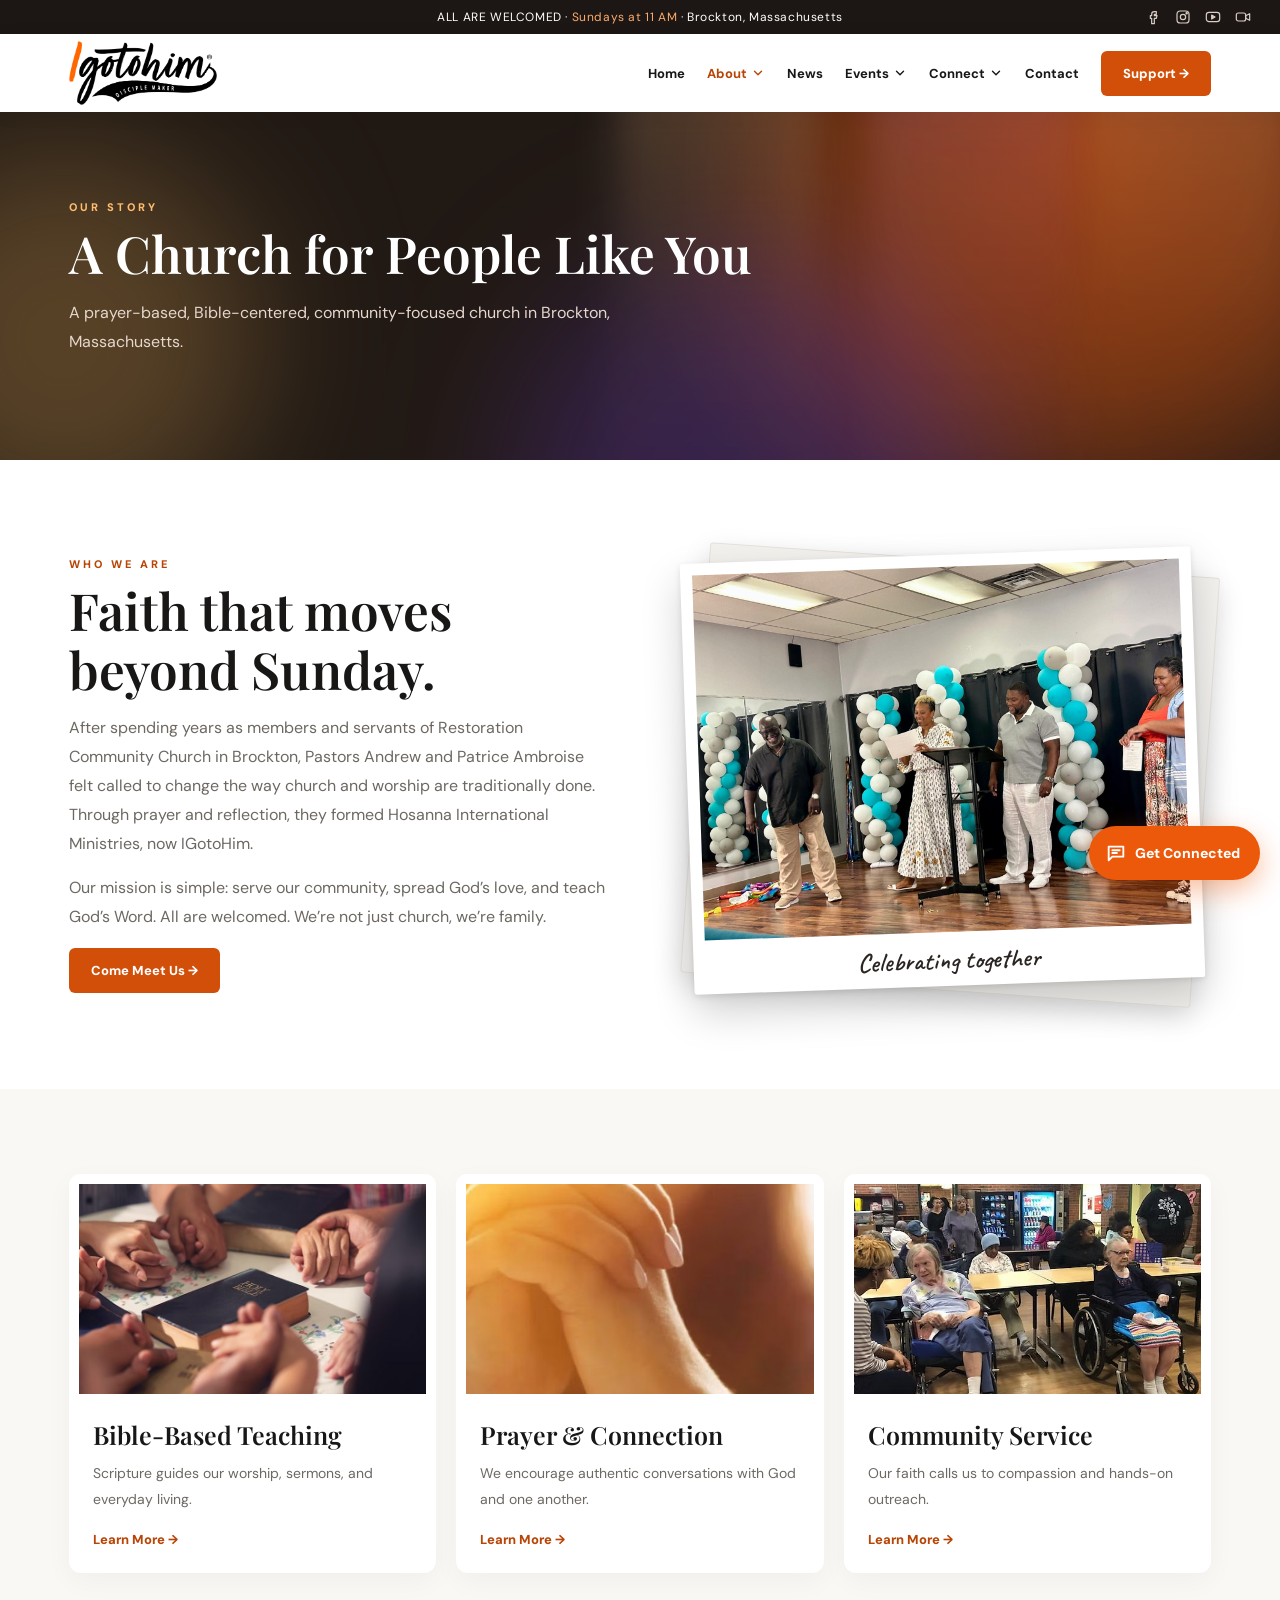
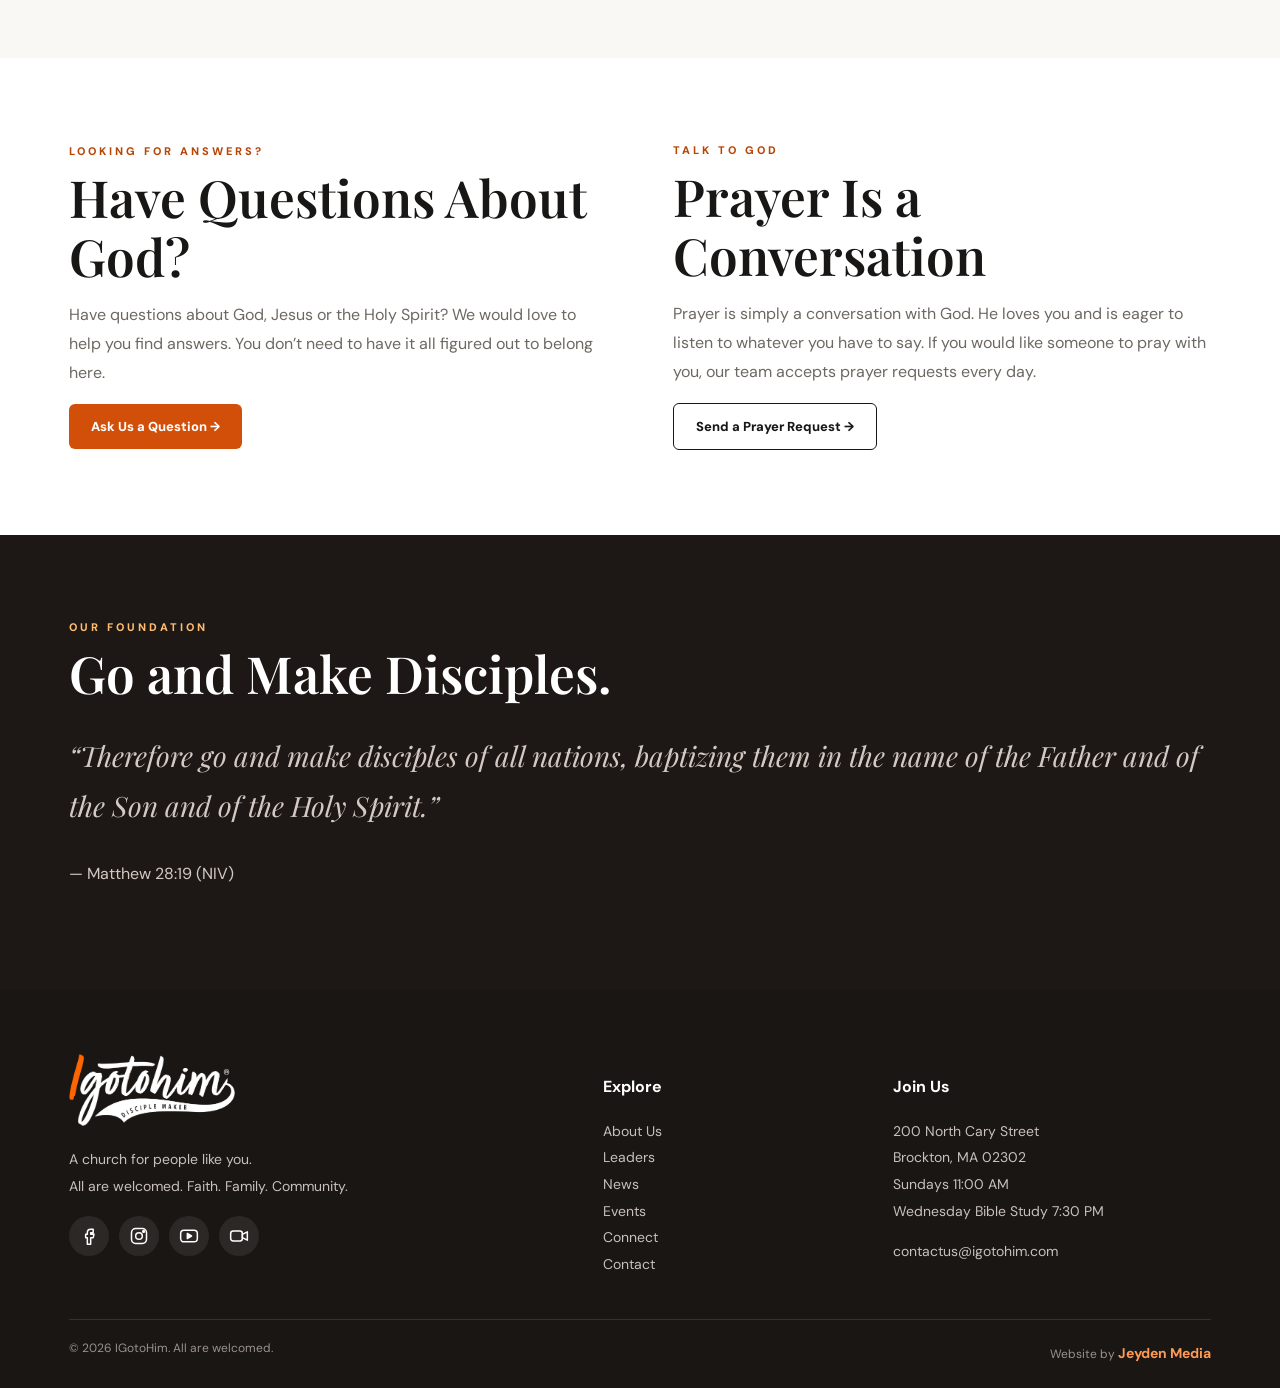
==== commit 8c456f53: "Add "Support Our Ministry" merch promo ($30 sweatshirt, $40 combo) Shown on Home (above Take Your Ne" ====
--- a/about.html
+++ b/about.html
@@ -1 +1 @@
-<!doctype html><html lang="en"><head><meta charset="utf-8"><meta name="viewport" content="width=device-width,initial-scale=1"><meta name="theme-color" content="#ed590b"><meta name="description" content="The story of IGotoHim (formerly Hosanna International Ministries), led by Pastors Andrew and Patrice Ambroise, making disciples in Brockton, MA."><link rel="canonical" href="https://www.igotohim.com/about.html"><meta name="robots" content="index,follow"><link rel="icon" type="image/png" href="assets/img/favicon.png"><link rel="apple-touch-icon" href="assets/img/apple-touch-icon.png"><meta property="og:type" content="website"><meta property="og:site_name" content="IGotoHim"><meta property="og:title" content="About Us | IGotoHim Brockton, MA"><meta property="og:description" content="The story of IGotoHim (formerly Hosanna International Ministries), led by Pastors Andrew and Patrice Ambroise, making disciples in Brockton, MA."><meta property="og:url" content="https://www.igotohim.com/about.html"><meta property="og:image" content="https://www.igotohim.com/assets/img/og-image.jpg"><meta property="og:image:width" content="1200"><meta property="og:image:height" content="630"><meta property="og:image:alt" content="IGotoHim: A church for people like you"><meta property="og:locale" content="en_US"><meta name="twitter:card" content="summary_large_image"><meta name="twitter:title" content="About Us | IGotoHim Brockton, MA"><meta name="twitter:description" content="The story of IGotoHim (formerly Hosanna International Ministries), led by Pastors Andrew and Patrice Ambroise, making disciples in Brockton, MA."><meta name="twitter:image" content="https://www.igotohim.com/assets/img/og-image.jpg"><meta name="geo.region" content="US-MA"><meta name="geo.placename" content="Brockton"><title>About Us | IGotoHim Brockton, MA</title><link rel="stylesheet" href="assets/style.css?v=20261123b"><script defer src="assets/config.js?v=20261123b"></script><script defer src="assets/app.js?v=20261123b"></script></head><body><div id="site-header"><div class="topbar">ALL ARE WELCOMED · <span>Sundays at 11 AM</span><span class="tb-loc"> · Brockton, Massachusetts</span></div><header class="nav"><div class="container nav-inner"><a class="nav-donate" href="https://app.easytithe.com/App/Form/7c1a2889-3194-436c-9861-6d94e68240a6" target="_blank" rel="noopener" aria-label="Donate to IGotoHim"><svg viewBox="0 0 24 24" aria-hidden="true"><path d="M12 20s-7-4.4-7-10a4 4 0 0 1 7-2.6A4 4 0 0 1 19 10c0 5.6-7 10-7 10z"/></svg><span>Donate</span></a><a class="brand" href="index.html"><img src="assets/logo.png" alt="IGotoHim — Disciple Maker" width="900" height="390"></a><button class="menu" aria-label="Toggle menu" aria-expanded="false">☰</button><nav class="navlinks" aria-label="Main"><a class="navitem" href="index.html">Home</a><div class="dropdown"><a class="navitem active" href="about.html" aria-haspopup="true">About <svg class="chev" viewBox="0 0 24 24" aria-hidden="true"><path d="m6 9 6 6 6-6"/></svg></a><div class="dropmenu"><a href="leadership.html">Leaders</a><a href="sermons.html">Sermons</a></div></div><a class="navitem" href="news.html">News</a><div class="dropdown"><a class="navitem" href="events.html" aria-haspopup="true">Events <svg class="chev" viewBox="0 0 24 24" aria-hidden="true"><path d="m6 9 6 6 6-6"/></svg></a><div class="dropmenu"><a href="events.html#sunday-service">Sunday Service</a><a href="events.html#bible-study">Bible Study</a></div></div><div class="dropdown"><a class="navitem" href="connect.html" aria-haspopup="true">Connect <svg class="chev" viewBox="0 0 24 24" aria-hidden="true"><path d="m6 9 6 6 6-6"/></svg></a><div class="dropmenu"><a href="connect.html#baptism">Baptism</a><a href="ministries.html">Ministries</a></div></div><a class="navitem" href="contact.html">Contact</a><a class="btn" href="https://app.easytithe.com/App/Form/7c1a2889-3194-436c-9861-6d94e68240a6" target="_blank" rel="noopener">Support →</a></nav></div></header></div><main><section class="page-hero"><div class="hero-fx" aria-hidden="true"><span class="glow g1"></span><span class="glow g2"></span><span class="glow g3"></span><span class="beam b1"></span><span class="beam b2"></span><span class="beam b3"></span><div class="sparks"><i style="--x:32%;--d:14.3s;--delay:-2.3s;--s:6px"></i><i style="--x:82%;--d:14.2s;--delay:-10.9s;--s:6px"></i><i style="--x:35%;--d:14.0s;--delay:-3.5s;--s:6px"></i><i style="--x:71%;--d:16.5s;--delay:-8.6s;--s:4px"></i><i style="--x:31%;--d:14.7s;--delay:-15.6s;--s:6px"></i><i style="--x:96%;--d:9.1s;--delay:-14.0s;--s:4px"></i><i style="--x:77%;--d:9.4s;--delay:-14.0s;--s:5px"></i><i style="--x:62%;--d:14.4s;--delay:-16.6s;--s:6px"></i><i style="--x:93%;--d:16.1s;--delay:-7.7s;--s:6px"></i><i style="--x:19%;--d:16.9s;--delay:-1.8s;--s:4px"></i><i style="--x:65%;--d:11.0s;--delay:-17.4s;--s:6px"></i><i style="--x:82%;--d:16.7s;--delay:-7.6s;--s:6px"></i><i style="--x:75%;--d:12.2s;--delay:-10.5s;--s:4px"></i><i style="--x:45%;--d:15.1s;--delay:-16.7s;--s:5px"></i><i style="--x:79%;--d:15.0s;--delay:-2.9s;--s:5px"></i><i style="--x:71%;--d:17.1s;--delay:-10.2s;--s:4px"></i><i style="--x:83%;--d:16.5s;--delay:-10.3s;--s:5px"></i><i style="--x:17%;--d:9.6s;--delay:-15.4s;--s:6px"></i><i style="--x:13%;--d:12.1s;--delay:-1.2s;--s:4px"></i><i style="--x:4%;--d:11.6s;--delay:-13.8s;--s:3px"></i><i style="--x:7%;--d:14.4s;--delay:-13.7s;--s:6px"></i><i style="--x:93%;--d:14.3s;--delay:-9.9s;--s:5px"></i></div></div><div class="container"><div class="eyebrow">OUR STORY</div><h1>A Church for People Like You</h1><p>A prayer-based, Bible-centered, community-focused church in Brockton, Massachusetts.</p></div></section><section class="section"><div class="container split"><div><div class="eyebrow">WHO WE ARE</div><h2>Faith that moves beyond Sunday.</h2><p>After spending years as members and servants of Restoration Community Church in Brockton, Pastors Andrew and Patrice Ambroise felt called to change the way church and worship are traditionally done. Through prayer and reflection, they formed Hosanna International Ministries, now IGotoHim.</p><p>Our mission is simple: serve our community, spread God’s love, and teach God’s Word. All are welcomed. We’re not just church, we’re family.</p><a class="btn" href="contact.html">Come Meet Us →</a></div><div class="pol-wrap tilt-l "><figure class="polaroid"><img src="assets/img/about-celebration.jpg" alt="IGotoHim leaders sharing a joyful moment at a church celebration"><figcaption>Celebrating together</figcaption></figure></div></div></section><section class="section soft"><div class="container"><div class="cards"><a class="card" href="sermons.html"><img loading="lazy" src="assets/img/biblestudy.jpg" alt="Bible-Based Teaching"><div class="card-content"><h3>Bible-Based Teaching</h3><p>Scripture guides our worship, sermons, and everyday living.</p><span class="textlink">Learn More →</span></div></a><a class="card" href="contact.html#prayer"><img loading="lazy" src="assets/img/prayer.jpg" alt="Hands folded in prayer"><div class="card-content"><h3>Prayer & Connection</h3><p>We encourage authentic conversations with God and one another.</p><span class="textlink">Learn More →</span></div></a><a class="card" href="ministries.html"><img loading="lazy" src="assets/img/outreach.jpg" alt="Community Service"><div class="card-content"><h3>Community Service</h3><p>Our faith calls us to compassion and hands-on outreach.</p><span class="textlink">Learn More →</span></div></a></div></div></section><section class="section"><div class="container split"><div><div class="eyebrow">LOOKING FOR ANSWERS?</div><h2>Have Questions About God?</h2><p>Have questions about God, Jesus or the Holy Spirit? We would love to help you find answers. You don’t need to have it all figured out to belong here.</p><a class="btn" href="contact.html#message">Ask Us a Question →</a></div><div><div class="eyebrow">TALK TO GOD</div><h2>Prayer Is a Conversation</h2><p>Prayer is simply a conversation with God. He loves you and is eager to listen to whatever you have to say. If you would like someone to pray with you, our team accepts prayer requests every day.</p><a class="btn outline dark-outline" href="contact.html#prayer">Send a Prayer Request →</a></div></div></section><section class="section dark"><div class="container"><div class="eyebrow">OUR FOUNDATION</div><h2>Go and Make Disciples.</h2><p class="quote">“Therefore go and make disciples of all nations, baptizing them in the name of the Father and of the Son and of the Holy Spirit.”</p><p>— Matthew 28:19 (NIV)</p></div></section></main><div id="site-footer"><footer class="footer"><div class="container"><div class="footer-grid"><div><a class="brand" href="index.html"><img src="assets/logo-white.png" alt="IGotoHim — Disciple Maker" width="900" height="390"></a><p>A church for people like you.<br>All are welcomed. Faith. Family. Community.</p></div><div><h4>Explore</h4><div><a href="about.html">About Us</a></div><div><a href="leadership.html">Leaders</a></div><div><a href="news.html">News</a></div><div><a href="events.html">Events</a></div><div><a href="connect.html">Connect</a></div><div><a href="contact.html">Contact</a></div></div><div><h4>Join Us</h4><p>200 North Cary Street<br>Brockton, MA 02302<br>Sundays 11:00 AM<br>Wednesday Bible Study 7:30 PM</p><p><a href="mailto:contactus@igotohim.com">contactus@igotohim.com</a></p></div></div><div class="footer-bottom"><span>© <span id="year">2026</span> IGotoHim. All are welcomed.</span><span class="credit">Website by <a href="https://jeydenmedia.com" target="_blank" rel="noopener">Jeyden Media</a></span></div></div></footer></div><script defer src="assets/assistant.js?v=20261123b"></script></body></html>+<!doctype html><html lang="en"><head><meta charset="utf-8"><meta name="viewport" content="width=device-width,initial-scale=1"><meta name="theme-color" content="#ed590b"><meta name="description" content="The story of IGotoHim (formerly Hosanna International Ministries), led by Pastors Andrew and Patrice Ambroise, making disciples in Brockton, MA."><link rel="canonical" href="https://www.igotohim.com/about.html"><meta name="robots" content="index,follow"><link rel="icon" type="image/png" href="assets/img/favicon.png"><link rel="apple-touch-icon" href="assets/img/apple-touch-icon.png"><meta property="og:type" content="website"><meta property="og:site_name" content="IGotoHim"><meta property="og:title" content="About Us | IGotoHim Brockton, MA"><meta property="og:description" content="The story of IGotoHim (formerly Hosanna International Ministries), led by Pastors Andrew and Patrice Ambroise, making disciples in Brockton, MA."><meta property="og:url" content="https://www.igotohim.com/about.html"><meta property="og:image" content="https://www.igotohim.com/assets/img/og-image.jpg"><meta property="og:image:width" content="1200"><meta property="og:image:height" content="630"><meta property="og:image:alt" content="IGotoHim: A church for people like you"><meta property="og:locale" content="en_US"><meta name="twitter:card" content="summary_large_image"><meta name="twitter:title" content="About Us | IGotoHim Brockton, MA"><meta name="twitter:description" content="The story of IGotoHim (formerly Hosanna International Ministries), led by Pastors Andrew and Patrice Ambroise, making disciples in Brockton, MA."><meta name="twitter:image" content="https://www.igotohim.com/assets/img/og-image.jpg"><meta name="geo.region" content="US-MA"><meta name="geo.placename" content="Brockton"><title>About Us | IGotoHim Brockton, MA</title><link rel="stylesheet" href="assets/style.css?v=20261126a"><script defer src="assets/config.js?v=20261126a"></script><script defer src="assets/app.js?v=20261126a"></script></head><body><div id="site-header"><div class="topbar">ALL ARE WELCOMED · <span>Sundays at 11 AM</span><span class="tb-loc"> · Brockton, Massachusetts</span></div><header class="nav"><div class="container nav-inner"><a class="nav-donate" href="https://app.easytithe.com/App/Form/7c1a2889-3194-436c-9861-6d94e68240a6" target="_blank" rel="noopener" aria-label="Donate to IGotoHim"><svg viewBox="0 0 24 24" aria-hidden="true"><path d="M12 20s-7-4.4-7-10a4 4 0 0 1 7-2.6A4 4 0 0 1 19 10c0 5.6-7 10-7 10z"/></svg><span>Donate</span></a><a class="brand" href="index.html"><img src="assets/logo.png" alt="IGotoHim — Disciple Maker" width="900" height="390"></a><button class="menu" aria-label="Toggle menu" aria-expanded="false">☰</button><nav class="navlinks" aria-label="Main"><a class="navitem" href="index.html">Home</a><div class="dropdown"><a class="navitem active" href="about.html" aria-haspopup="true">About <svg class="chev" viewBox="0 0 24 24" aria-hidden="true"><path d="m6 9 6 6 6-6"/></svg></a><div class="dropmenu"><a href="leadership.html">Leaders</a><a href="sermons.html">Sermons</a></div></div><a class="navitem" href="news.html">News</a><div class="dropdown"><a class="navitem" href="events.html" aria-haspopup="true">Events <svg class="chev" viewBox="0 0 24 24" aria-hidden="true"><path d="m6 9 6 6 6-6"/></svg></a><div class="dropmenu"><a href="events.html#sunday-service">Sunday Service</a><a href="events.html#bible-study">Bible Study</a></div></div><div class="dropdown"><a class="navitem" href="connect.html" aria-haspopup="true">Connect <svg class="chev" viewBox="0 0 24 24" aria-hidden="true"><path d="m6 9 6 6 6-6"/></svg></a><div class="dropmenu"><a href="connect.html#baptism">Baptism</a><a href="ministries.html">Ministries</a></div></div><a class="navitem" href="contact.html">Contact</a><a class="btn" href="https://app.easytithe.com/App/Form/7c1a2889-3194-436c-9861-6d94e68240a6" target="_blank" rel="noopener">Support →</a></nav></div></header></div><main><section class="page-hero"><div class="hero-fx" aria-hidden="true"><span class="glow g1"></span><span class="glow g2"></span><span class="glow g3"></span><span class="beam b1"></span><span class="beam b2"></span><span class="beam b3"></span><div class="sparks"><i style="--x:32%;--d:14.3s;--delay:-2.3s;--s:6px"></i><i style="--x:82%;--d:14.2s;--delay:-10.9s;--s:6px"></i><i style="--x:35%;--d:14.0s;--delay:-3.5s;--s:6px"></i><i style="--x:71%;--d:16.5s;--delay:-8.6s;--s:4px"></i><i style="--x:31%;--d:14.7s;--delay:-15.6s;--s:6px"></i><i style="--x:96%;--d:9.1s;--delay:-14.0s;--s:4px"></i><i style="--x:77%;--d:9.4s;--delay:-14.0s;--s:5px"></i><i style="--x:62%;--d:14.4s;--delay:-16.6s;--s:6px"></i><i style="--x:93%;--d:16.1s;--delay:-7.7s;--s:6px"></i><i style="--x:19%;--d:16.9s;--delay:-1.8s;--s:4px"></i><i style="--x:65%;--d:11.0s;--delay:-17.4s;--s:6px"></i><i style="--x:82%;--d:16.7s;--delay:-7.6s;--s:6px"></i><i style="--x:75%;--d:12.2s;--delay:-10.5s;--s:4px"></i><i style="--x:45%;--d:15.1s;--delay:-16.7s;--s:5px"></i><i style="--x:79%;--d:15.0s;--delay:-2.9s;--s:5px"></i><i style="--x:71%;--d:17.1s;--delay:-10.2s;--s:4px"></i><i style="--x:83%;--d:16.5s;--delay:-10.3s;--s:5px"></i><i style="--x:17%;--d:9.6s;--delay:-15.4s;--s:6px"></i><i style="--x:13%;--d:12.1s;--delay:-1.2s;--s:4px"></i><i style="--x:4%;--d:11.6s;--delay:-13.8s;--s:3px"></i><i style="--x:7%;--d:14.4s;--delay:-13.7s;--s:6px"></i><i style="--x:93%;--d:14.3s;--delay:-9.9s;--s:5px"></i></div></div><div class="container"><div class="eyebrow">OUR STORY</div><h1>A Church for People Like You</h1><p>A prayer-based, Bible-centered, community-focused church in Brockton, Massachusetts.</p></div></section><section class="section"><div class="container split"><div><div class="eyebrow">WHO WE ARE</div><h2>Faith that moves beyond Sunday.</h2><p>After spending years as members and servants of Restoration Community Church in Brockton, Pastors Andrew and Patrice Ambroise felt called to change the way church and worship are traditionally done. Through prayer and reflection, they formed Hosanna International Ministries, now IGotoHim.</p><p>Our mission is simple: serve our community, spread God’s love, and teach God’s Word. All are welcomed. We’re not just church, we’re family.</p><a class="btn" href="contact.html">Come Meet Us →</a></div><div class="pol-wrap tilt-l "><figure class="polaroid"><img src="assets/img/about-celebration.jpg" alt="IGotoHim leaders sharing a joyful moment at a church celebration"><figcaption>Celebrating together</figcaption></figure></div></div></section><section class="section soft"><div class="container"><div class="cards"><a class="card" href="sermons.html"><img loading="lazy" src="assets/img/biblestudy.jpg" alt="Bible-Based Teaching"><div class="card-content"><h3>Bible-Based Teaching</h3><p>Scripture guides our worship, sermons, and everyday living.</p><span class="textlink">Learn More →</span></div></a><a class="card" href="contact.html#prayer"><img loading="lazy" src="assets/img/prayer.jpg" alt="Hands folded in prayer"><div class="card-content"><h3>Prayer & Connection</h3><p>We encourage authentic conversations with God and one another.</p><span class="textlink">Learn More →</span></div></a><a class="card" href="ministries.html"><img loading="lazy" src="assets/img/outreach.jpg" alt="Community Service"><div class="card-content"><h3>Community Service</h3><p>Our faith calls us to compassion and hands-on outreach.</p><span class="textlink">Learn More →</span></div></a></div></div></section><section class="section"><div class="container split"><div><div class="eyebrow">LOOKING FOR ANSWERS?</div><h2>Have Questions About God?</h2><p>Have questions about God, Jesus or the Holy Spirit? We would love to help you find answers. You don’t need to have it all figured out to belong here.</p><a class="btn" href="contact.html#message">Ask Us a Question →</a></div><div><div class="eyebrow">TALK TO GOD</div><h2>Prayer Is a Conversation</h2><p>Prayer is simply a conversation with God. He loves you and is eager to listen to whatever you have to say. If you would like someone to pray with you, our team accepts prayer requests every day.</p><a class="btn outline dark-outline" href="contact.html#prayer">Send a Prayer Request →</a></div></div></section><section class="section dark"><div class="container"><div class="eyebrow">OUR FOUNDATION</div><h2>Go and Make Disciples.</h2><p class="quote">“Therefore go and make disciples of all nations, baptizing them in the name of the Father and of the Son and of the Holy Spirit.”</p><p>— Matthew 28:19 (NIV)</p></div></section></main><div id="site-footer"><footer class="footer"><div class="container"><div class="footer-grid"><div><a class="brand" href="index.html"><img src="assets/logo-white.png" alt="IGotoHim — Disciple Maker" width="900" height="390"></a><p>A church for people like you.<br>All are welcomed. Faith. Family. Community.</p></div><div><h4>Explore</h4><div><a href="about.html">About Us</a></div><div><a href="leadership.html">Leaders</a></div><div><a href="news.html">News</a></div><div><a href="events.html">Events</a></div><div><a href="connect.html">Connect</a></div><div><a href="contact.html">Contact</a></div></div><div><h4>Join Us</h4><p>200 North Cary Street<br>Brockton, MA 02302<br>Sundays 11:00 AM<br>Wednesday Bible Study 7:30 PM</p><p><a href="mailto:contactus@igotohim.com">contactus@igotohim.com</a></p></div></div><div class="footer-bottom"><span>© <span id="year">2026</span> IGotoHim. All are welcomed.</span><span class="credit">Website by <a href="https://jeydenmedia.com" target="_blank" rel="noopener">Jeyden Media</a></span></div></div></footer></div><script defer src="assets/assistant.js?v=20261126a"></script></body></html>
--- a/assets/style.css
+++ b/assets/style.css
@@ -256,4 +256,34 @@
 .kf-photos{padding-top:40px}.kf-photos .kf-top{position:absolute;width:34%;right:-10px;top:-14px;z-index:3}.kf-photos .kf-top .polaroid{padding:7px 7px 34px;transform:rotate(5deg)}.kf-photos .kf-top .polaroid img{aspect-ratio:1/1;object-fit:cover}.kf-photos .kf-top figcaption{font-size:19px;bottom:5px}@media(max-width:620px){.kf-photos{padding-top:30px}.kf-photos .kf-top{width:36%;right:-2px;top:-10px}.kf-photos .kf-top .polaroid{padding:5px 5px 26px}.kf-photos .kf-top figcaption{font-size:15px;bottom:3px}}.kf-photos .kf-top{top:0}.kf-photos{padding-top:56px}@media(max-width:620px){.kf-photos .kf-top{top:0}.kf-photos{padding-top:44px}}
 @media(min-width:901px){.leaders{grid-template-columns:repeat(3,1fr);max-width:900px;margin-left:auto;margin-right:auto}}
 .page-hero{position:relative;overflow:hidden;isolation:isolate}.page-hero>.container{position:relative;z-index:2}.page-hero .hero-fx .glow{opacity:.34}.page-hero .hero-fx .glow{opacity:.26}.page-hero .hero-fx .g2{opacity:.22}
-.footer-bottom{display:flex;justify-content:space-between;gap:10px;flex-wrap:wrap}.footer-bottom .credit a{color:#ff9a55;font-weight:700}.footer-bottom .credit a:hover{text-decoration:underline}@media(max-width:620px){.footer-bottom{flex-direction:column;text-align:center}}+.footer-bottom{display:flex;justify-content:space-between;gap:10px;flex-wrap:wrap}.footer-bottom .credit a{color:#ff9a55;font-weight:700}.footer-bottom .credit a:hover{text-decoration:underline}@media(max-width:620px){.footer-bottom{flex-direction:column;text-align:center}}
+.merch{background:linear-gradient(160deg,#1d1816 0%,#2a1a12 55%,#3a1f10 100%);color:#fff;position:relative;overflow:hidden}
+.merch::before{content:"";position:absolute;right:-12%;top:-30%;width:60%;aspect-ratio:1;border-radius:50%;background:radial-gradient(#ed590b55,transparent 65%)}
+.merch .container{position:relative}
+.merch-grid{display:grid;grid-template-columns:1fr 1.05fr;gap:56px;align-items:center}
+.merch .eyebrow{color:#ffbd71}.merch h2{color:#fff}.merch p{color:#d9cdc5}
+.merch-photos{position:relative;height:620px}
+.mp{position:absolute;margin:0;background:#fff;padding:10px 10px 12px;border-radius:4px;box-shadow:0 24px 50px #0008}
+.mp img{display:block;width:100%;height:100%;object-fit:cover}
+.mp1{left:0;top:30px;width:58%;height:430px;transform:rotate(-4deg);z-index:2}
+.mp2{right:0;top:0;width:50%;height:360px;transform:rotate(4deg);z-index:1}
+.mp3{right:6%;bottom:0;width:44%;height:300px;transform:rotate(-2deg);z-index:3}
+.mp1 img{object-position:center 25%}.mp2 img{object-position:center 30%}.mp3 img{object-position:center 45%}
+.offers{display:grid;grid-template-columns:1fr 1fr;gap:16px;margin:26px 0 16px}
+.offer{position:relative;background:#ffffff0f;border:1px solid #ffffff24;border-radius:16px;padding:22px;display:flex;flex-direction:column}
+.offer.best{background:#fff;color:var(--ink);border-color:#fff;box-shadow:0 18px 40px #0006}
+.offer .badge{position:absolute;top:-12px;right:16px;background:var(--orange);color:#fff;font-size:11px;font-weight:800;letter-spacing:.1em;padding:6px 10px;border-radius:99px}
+.offer-top{display:flex;justify-content:space-between;align-items:flex-start;gap:10px}
+.offer h3{margin:0;font:600 21px/1.2 "Playfair Display",serif}
+.price{font:800 46px/1 "DM Sans",sans-serif;color:#ffb27a}.price sup{font-size:20px;vertical-align:top;position:relative;top:6px}
+.offer.best .price{color:var(--orange)}
+.offer ul{list-style:none;padding:0;margin:14px 0 18px;display:grid;gap:8px;font-size:14px}
+.offer li{display:flex;gap:8px;align-items:center}
+.offer li svg{width:16px;height:16px;fill:none;stroke:#ffb27a;stroke-width:3;stroke-linecap:round;stroke-linejoin:round;flex-shrink:0}
+.offer.best li svg{stroke:var(--orange)}
+.offer .btn{margin-top:auto;width:100%}
+.offer:not(.best) .btn{background:transparent;border:1.5px solid #fff}
+.offer:not(.best) .btn:hover{background:#fff;color:var(--ink)}
+.merch-note{font-size:13.5px!important;color:#c9bfb8!important;margin:0}.merch-note b{color:#fff}
+@media(max-width:900px){.merch-grid{grid-template-columns:1fr;gap:36px}.merch-photos{height:520px;max-width:560px;width:100%;margin:0 auto}}
+@media(max-width:620px){.merch-photos{height:420px}.mp1{height:300px}.mp2{height:250px}.mp3{height:210px}.offers{grid-template-columns:1fr}.price{font-size:40px}}
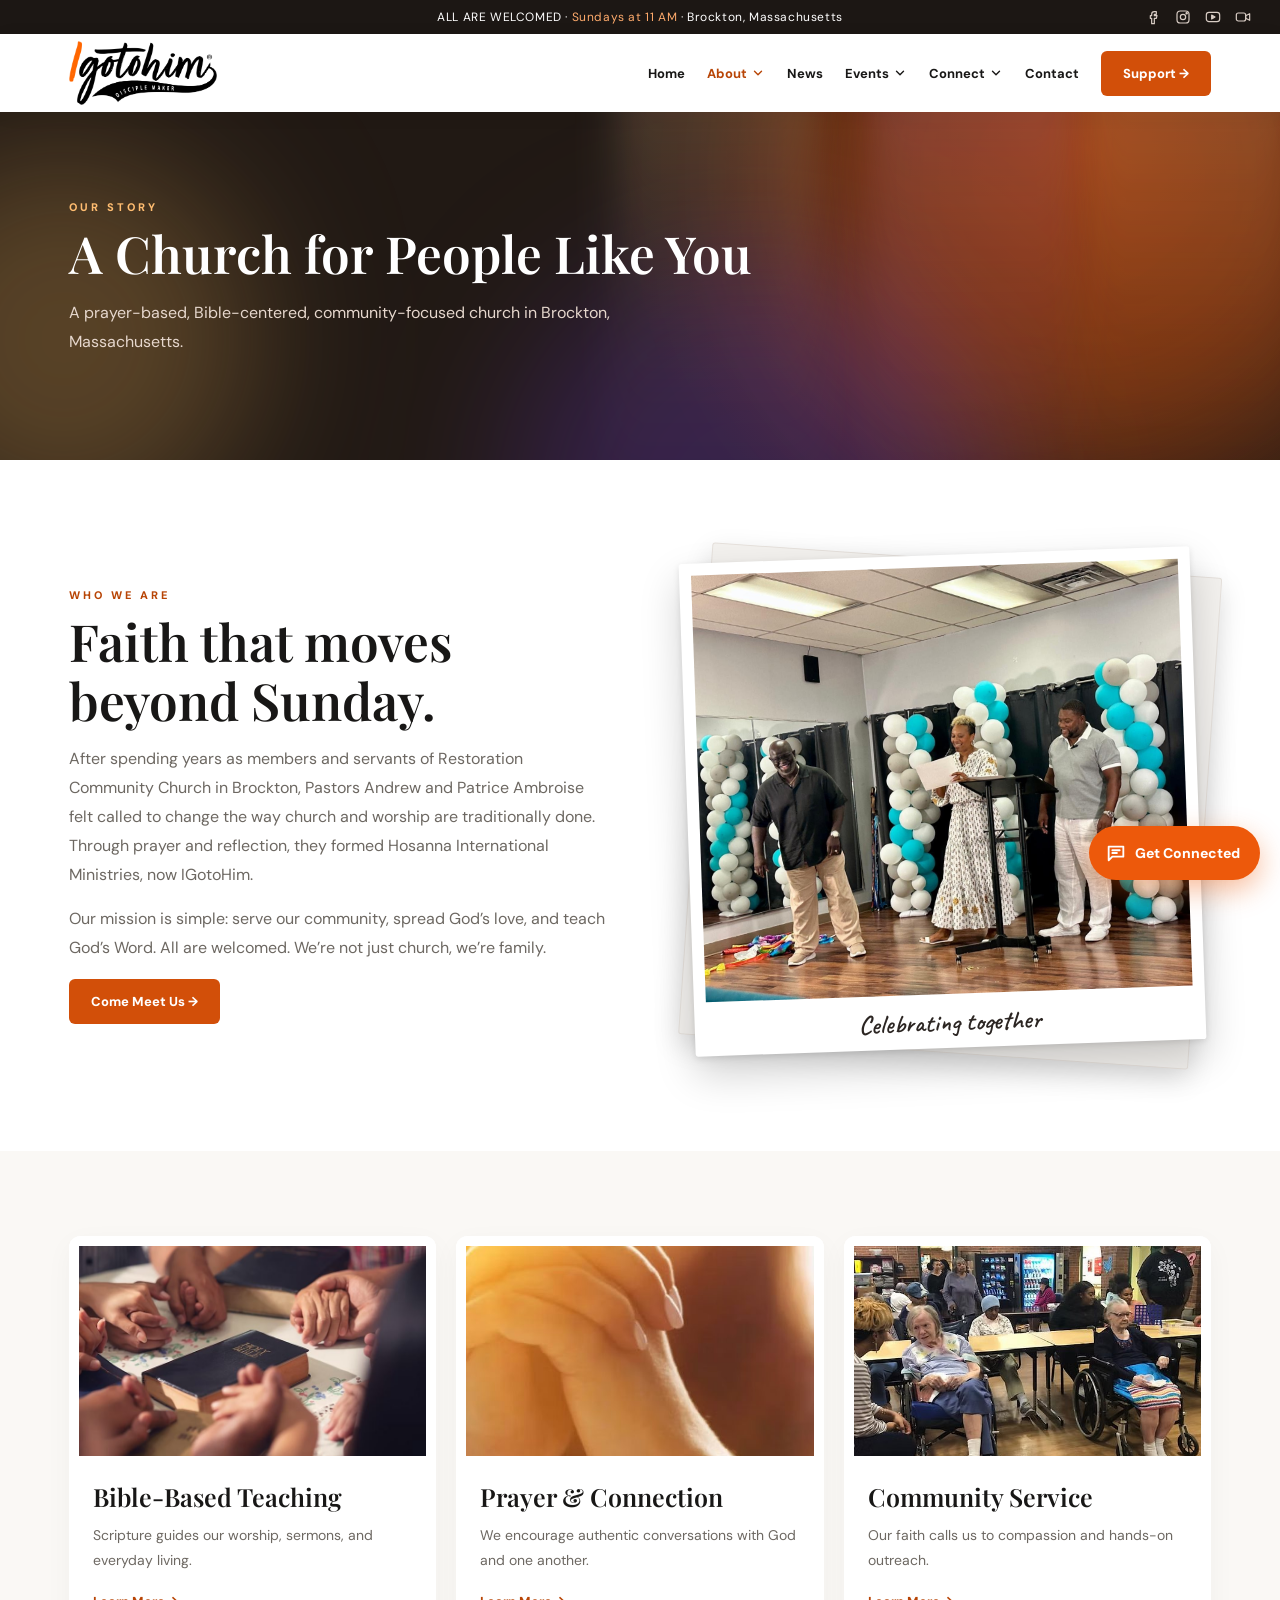
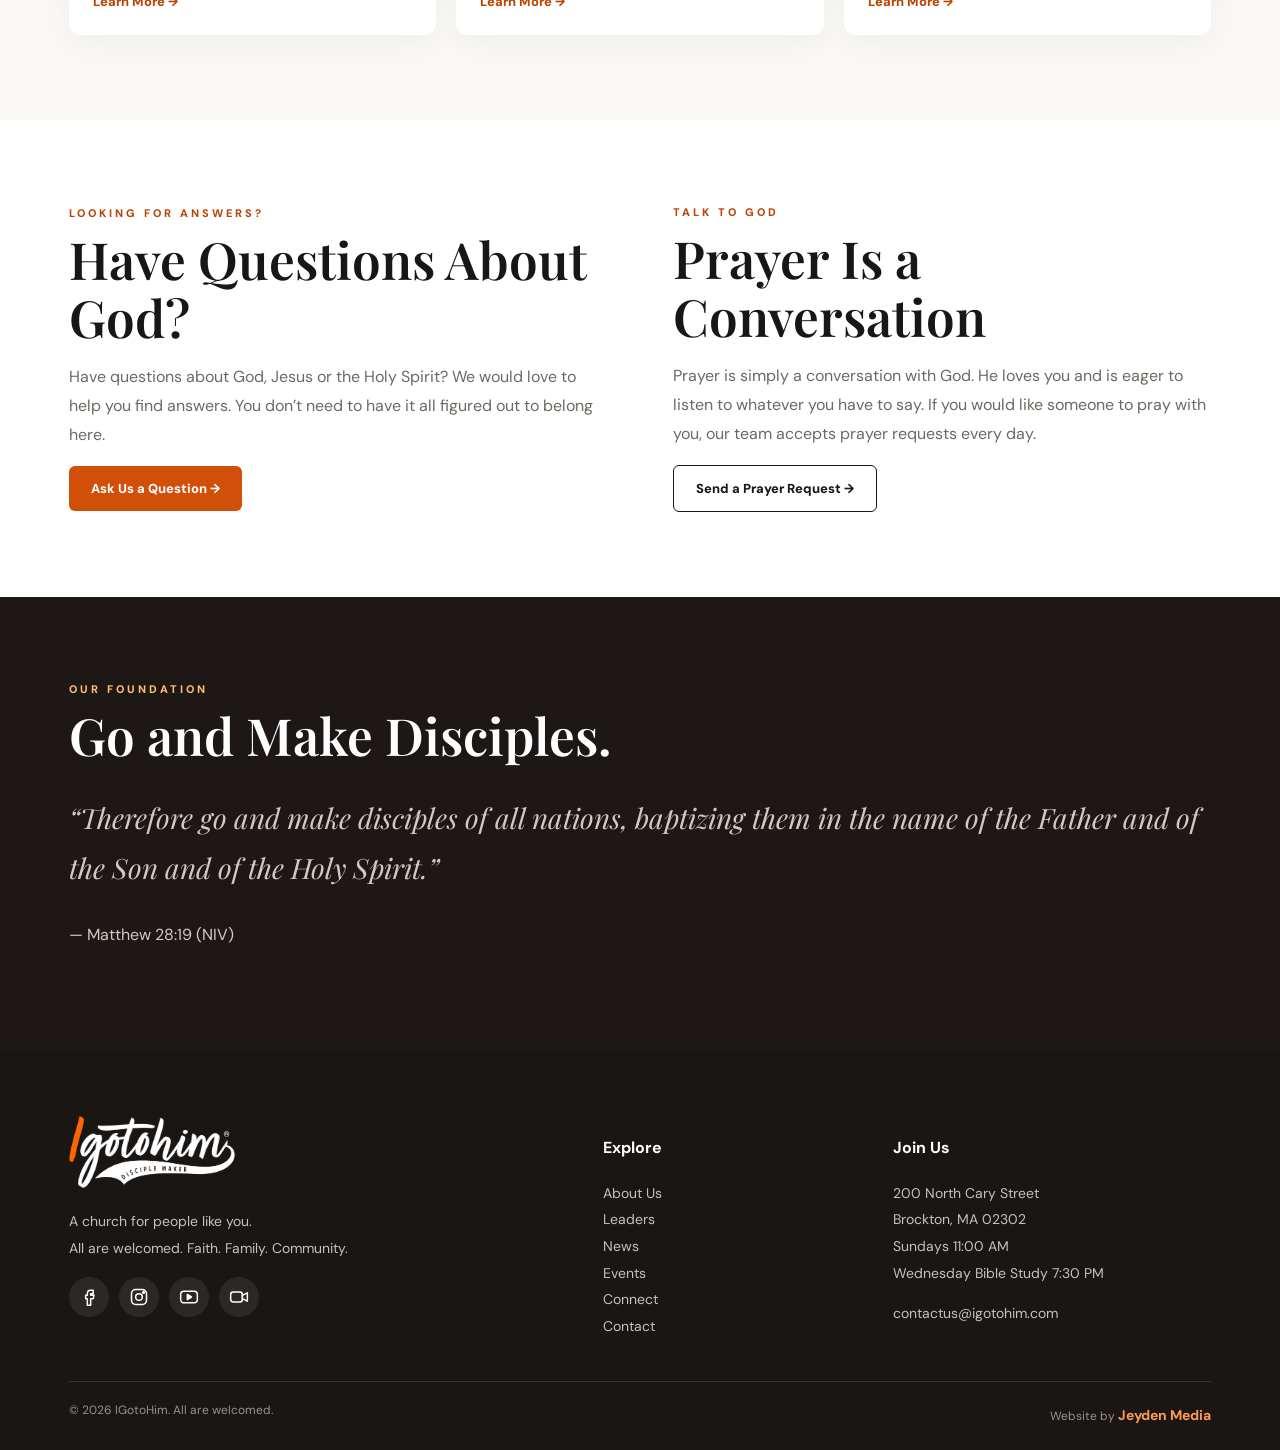
==== commit 273d4b36: "Crop rightmost person out of the About celebration and pastors event photos Co-Authored-By: Claude O" ====
--- a/about.html
+++ b/about.html
@@ -1 +1 @@
-<!doctype html><html lang="en"><head><meta charset="utf-8"><meta name="viewport" content="width=device-width,initial-scale=1"><meta name="theme-color" content="#ed590b"><meta name="description" content="The story of IGotoHim (formerly Hosanna International Ministries), led by Pastors Andrew and Patrice Ambroise, making disciples in Brockton, MA."><link rel="canonical" href="https://www.igotohim.com/about.html"><meta name="robots" content="index,follow"><link rel="icon" type="image/png" href="assets/img/favicon.png"><link rel="apple-touch-icon" href="assets/img/apple-touch-icon.png"><meta property="og:type" content="website"><meta property="og:site_name" content="IGotoHim"><meta property="og:title" content="About Us | IGotoHim Brockton, MA"><meta property="og:description" content="The story of IGotoHim (formerly Hosanna International Ministries), led by Pastors Andrew and Patrice Ambroise, making disciples in Brockton, MA."><meta property="og:url" content="https://www.igotohim.com/about.html"><meta property="og:image" content="https://www.igotohim.com/assets/img/og-image.jpg"><meta property="og:image:width" content="1200"><meta property="og:image:height" content="630"><meta property="og:image:alt" content="IGotoHim: A church for people like you"><meta property="og:locale" content="en_US"><meta name="twitter:card" content="summary_large_image"><meta name="twitter:title" content="About Us | IGotoHim Brockton, MA"><meta name="twitter:description" content="The story of IGotoHim (formerly Hosanna International Ministries), led by Pastors Andrew and Patrice Ambroise, making disciples in Brockton, MA."><meta name="twitter:image" content="https://www.igotohim.com/assets/img/og-image.jpg"><meta name="geo.region" content="US-MA"><meta name="geo.placename" content="Brockton"><title>About Us | IGotoHim Brockton, MA</title><link rel="stylesheet" href="assets/style.css?v=20261126a"><script defer src="assets/config.js?v=20261126a"></script><script defer src="assets/app.js?v=20261126a"></script></head><body><div id="site-header"><div class="topbar">ALL ARE WELCOMED · <span>Sundays at 11 AM</span><span class="tb-loc"> · Brockton, Massachusetts</span></div><header class="nav"><div class="container nav-inner"><a class="nav-donate" href="https://app.easytithe.com/App/Form/7c1a2889-3194-436c-9861-6d94e68240a6" target="_blank" rel="noopener" aria-label="Donate to IGotoHim"><svg viewBox="0 0 24 24" aria-hidden="true"><path d="M12 20s-7-4.4-7-10a4 4 0 0 1 7-2.6A4 4 0 0 1 19 10c0 5.6-7 10-7 10z"/></svg><span>Donate</span></a><a class="brand" href="index.html"><img src="assets/logo.png" alt="IGotoHim — Disciple Maker" width="900" height="390"></a><button class="menu" aria-label="Toggle menu" aria-expanded="false">☰</button><nav class="navlinks" aria-label="Main"><a class="navitem" href="index.html">Home</a><div class="dropdown"><a class="navitem active" href="about.html" aria-haspopup="true">About <svg class="chev" viewBox="0 0 24 24" aria-hidden="true"><path d="m6 9 6 6 6-6"/></svg></a><div class="dropmenu"><a href="leadership.html">Leaders</a><a href="sermons.html">Sermons</a></div></div><a class="navitem" href="news.html">News</a><div class="dropdown"><a class="navitem" href="events.html" aria-haspopup="true">Events <svg class="chev" viewBox="0 0 24 24" aria-hidden="true"><path d="m6 9 6 6 6-6"/></svg></a><div class="dropmenu"><a href="events.html#sunday-service">Sunday Service</a><a href="events.html#bible-study">Bible Study</a></div></div><div class="dropdown"><a class="navitem" href="connect.html" aria-haspopup="true">Connect <svg class="chev" viewBox="0 0 24 24" aria-hidden="true"><path d="m6 9 6 6 6-6"/></svg></a><div class="dropmenu"><a href="connect.html#baptism">Baptism</a><a href="ministries.html">Ministries</a></div></div><a class="navitem" href="contact.html">Contact</a><a class="btn" href="https://app.easytithe.com/App/Form/7c1a2889-3194-436c-9861-6d94e68240a6" target="_blank" rel="noopener">Support →</a></nav></div></header></div><main><section class="page-hero"><div class="hero-fx" aria-hidden="true"><span class="glow g1"></span><span class="glow g2"></span><span class="glow g3"></span><span class="beam b1"></span><span class="beam b2"></span><span class="beam b3"></span><div class="sparks"><i style="--x:32%;--d:14.3s;--delay:-2.3s;--s:6px"></i><i style="--x:82%;--d:14.2s;--delay:-10.9s;--s:6px"></i><i style="--x:35%;--d:14.0s;--delay:-3.5s;--s:6px"></i><i style="--x:71%;--d:16.5s;--delay:-8.6s;--s:4px"></i><i style="--x:31%;--d:14.7s;--delay:-15.6s;--s:6px"></i><i style="--x:96%;--d:9.1s;--delay:-14.0s;--s:4px"></i><i style="--x:77%;--d:9.4s;--delay:-14.0s;--s:5px"></i><i style="--x:62%;--d:14.4s;--delay:-16.6s;--s:6px"></i><i style="--x:93%;--d:16.1s;--delay:-7.7s;--s:6px"></i><i style="--x:19%;--d:16.9s;--delay:-1.8s;--s:4px"></i><i style="--x:65%;--d:11.0s;--delay:-17.4s;--s:6px"></i><i style="--x:82%;--d:16.7s;--delay:-7.6s;--s:6px"></i><i style="--x:75%;--d:12.2s;--delay:-10.5s;--s:4px"></i><i style="--x:45%;--d:15.1s;--delay:-16.7s;--s:5px"></i><i style="--x:79%;--d:15.0s;--delay:-2.9s;--s:5px"></i><i style="--x:71%;--d:17.1s;--delay:-10.2s;--s:4px"></i><i style="--x:83%;--d:16.5s;--delay:-10.3s;--s:5px"></i><i style="--x:17%;--d:9.6s;--delay:-15.4s;--s:6px"></i><i style="--x:13%;--d:12.1s;--delay:-1.2s;--s:4px"></i><i style="--x:4%;--d:11.6s;--delay:-13.8s;--s:3px"></i><i style="--x:7%;--d:14.4s;--delay:-13.7s;--s:6px"></i><i style="--x:93%;--d:14.3s;--delay:-9.9s;--s:5px"></i></div></div><div class="container"><div class="eyebrow">OUR STORY</div><h1>A Church for People Like You</h1><p>A prayer-based, Bible-centered, community-focused church in Brockton, Massachusetts.</p></div></section><section class="section"><div class="container split"><div><div class="eyebrow">WHO WE ARE</div><h2>Faith that moves beyond Sunday.</h2><p>After spending years as members and servants of Restoration Community Church in Brockton, Pastors Andrew and Patrice Ambroise felt called to change the way church and worship are traditionally done. Through prayer and reflection, they formed Hosanna International Ministries, now IGotoHim.</p><p>Our mission is simple: serve our community, spread God’s love, and teach God’s Word. All are welcomed. We’re not just church, we’re family.</p><a class="btn" href="contact.html">Come Meet Us →</a></div><div class="pol-wrap tilt-l "><figure class="polaroid"><img src="assets/img/about-celebration.jpg" alt="IGotoHim leaders sharing a joyful moment at a church celebration"><figcaption>Celebrating together</figcaption></figure></div></div></section><section class="section soft"><div class="container"><div class="cards"><a class="card" href="sermons.html"><img loading="lazy" src="assets/img/biblestudy.jpg" alt="Bible-Based Teaching"><div class="card-content"><h3>Bible-Based Teaching</h3><p>Scripture guides our worship, sermons, and everyday living.</p><span class="textlink">Learn More →</span></div></a><a class="card" href="contact.html#prayer"><img loading="lazy" src="assets/img/prayer.jpg" alt="Hands folded in prayer"><div class="card-content"><h3>Prayer & Connection</h3><p>We encourage authentic conversations with God and one another.</p><span class="textlink">Learn More →</span></div></a><a class="card" href="ministries.html"><img loading="lazy" src="assets/img/outreach.jpg" alt="Community Service"><div class="card-content"><h3>Community Service</h3><p>Our faith calls us to compassion and hands-on outreach.</p><span class="textlink">Learn More →</span></div></a></div></div></section><section class="section"><div class="container split"><div><div class="eyebrow">LOOKING FOR ANSWERS?</div><h2>Have Questions About God?</h2><p>Have questions about God, Jesus or the Holy Spirit? We would love to help you find answers. You don’t need to have it all figured out to belong here.</p><a class="btn" href="contact.html#message">Ask Us a Question →</a></div><div><div class="eyebrow">TALK TO GOD</div><h2>Prayer Is a Conversation</h2><p>Prayer is simply a conversation with God. He loves you and is eager to listen to whatever you have to say. If you would like someone to pray with you, our team accepts prayer requests every day.</p><a class="btn outline dark-outline" href="contact.html#prayer">Send a Prayer Request →</a></div></div></section><section class="section dark"><div class="container"><div class="eyebrow">OUR FOUNDATION</div><h2>Go and Make Disciples.</h2><p class="quote">“Therefore go and make disciples of all nations, baptizing them in the name of the Father and of the Son and of the Holy Spirit.”</p><p>— Matthew 28:19 (NIV)</p></div></section></main><div id="site-footer"><footer class="footer"><div class="container"><div class="footer-grid"><div><a class="brand" href="index.html"><img src="assets/logo-white.png" alt="IGotoHim — Disciple Maker" width="900" height="390"></a><p>A church for people like you.<br>All are welcomed. Faith. Family. Community.</p></div><div><h4>Explore</h4><div><a href="about.html">About Us</a></div><div><a href="leadership.html">Leaders</a></div><div><a href="news.html">News</a></div><div><a href="events.html">Events</a></div><div><a href="connect.html">Connect</a></div><div><a href="contact.html">Contact</a></div></div><div><h4>Join Us</h4><p>200 North Cary Street<br>Brockton, MA 02302<br>Sundays 11:00 AM<br>Wednesday Bible Study 7:30 PM</p><p><a href="mailto:contactus@igotohim.com">contactus@igotohim.com</a></p></div></div><div class="footer-bottom"><span>© <span id="year">2026</span> IGotoHim. All are welcomed.</span><span class="credit">Website by <a href="https://jeydenmedia.com" target="_blank" rel="noopener">Jeyden Media</a></span></div></div></footer></div><script defer src="assets/assistant.js?v=20261126a"></script></body></html>+<!doctype html><html lang="en"><head><meta charset="utf-8"><meta name="viewport" content="width=device-width,initial-scale=1"><meta name="theme-color" content="#ed590b"><meta name="description" content="The story of IGotoHim (formerly Hosanna International Ministries), led by Pastors Andrew and Patrice Ambroise, making disciples in Brockton, MA."><link rel="canonical" href="https://www.igotohim.com/about.html"><meta name="robots" content="index,follow"><link rel="icon" type="image/png" href="assets/img/favicon.png"><link rel="apple-touch-icon" href="assets/img/apple-touch-icon.png"><meta property="og:type" content="website"><meta property="og:site_name" content="IGotoHim"><meta property="og:title" content="About Us | IGotoHim Brockton, MA"><meta property="og:description" content="The story of IGotoHim (formerly Hosanna International Ministries), led by Pastors Andrew and Patrice Ambroise, making disciples in Brockton, MA."><meta property="og:url" content="https://www.igotohim.com/about.html"><meta property="og:image" content="https://www.igotohim.com/assets/img/og-image.jpg"><meta property="og:image:width" content="1200"><meta property="og:image:height" content="630"><meta property="og:image:alt" content="IGotoHim: A church for people like you"><meta property="og:locale" content="en_US"><meta name="twitter:card" content="summary_large_image"><meta name="twitter:title" content="About Us | IGotoHim Brockton, MA"><meta name="twitter:description" content="The story of IGotoHim (formerly Hosanna International Ministries), led by Pastors Andrew and Patrice Ambroise, making disciples in Brockton, MA."><meta name="twitter:image" content="https://www.igotohim.com/assets/img/og-image.jpg"><meta name="geo.region" content="US-MA"><meta name="geo.placename" content="Brockton"><title>About Us | IGotoHim Brockton, MA</title><link rel="stylesheet" href="assets/style.css?v=20261126a"><script defer src="assets/config.js?v=20261126a"></script><script defer src="assets/app.js?v=20261126a"></script></head><body><div id="site-header"><div class="topbar">ALL ARE WELCOMED · <span>Sundays at 11 AM</span><span class="tb-loc"> · Brockton, Massachusetts</span></div><header class="nav"><div class="container nav-inner"><a class="nav-donate" href="https://app.easytithe.com/App/Form/7c1a2889-3194-436c-9861-6d94e68240a6" target="_blank" rel="noopener" aria-label="Donate to IGotoHim"><svg viewBox="0 0 24 24" aria-hidden="true"><path d="M12 20s-7-4.4-7-10a4 4 0 0 1 7-2.6A4 4 0 0 1 19 10c0 5.6-7 10-7 10z"/></svg><span>Donate</span></a><a class="brand" href="index.html"><img src="assets/logo.png" alt="IGotoHim — Disciple Maker" width="900" height="390"></a><button class="menu" aria-label="Toggle menu" aria-expanded="false">☰</button><nav class="navlinks" aria-label="Main"><a class="navitem" href="index.html">Home</a><div class="dropdown"><a class="navitem active" href="about.html" aria-haspopup="true">About <svg class="chev" viewBox="0 0 24 24" aria-hidden="true"><path d="m6 9 6 6 6-6"/></svg></a><div class="dropmenu"><a href="leadership.html">Leaders</a><a href="sermons.html">Sermons</a></div></div><a class="navitem" href="news.html">News</a><div class="dropdown"><a class="navitem" href="events.html" aria-haspopup="true">Events <svg class="chev" viewBox="0 0 24 24" aria-hidden="true"><path d="m6 9 6 6 6-6"/></svg></a><div class="dropmenu"><a href="events.html#sunday-service">Sunday Service</a><a href="events.html#bible-study">Bible Study</a></div></div><div class="dropdown"><a class="navitem" href="connect.html" aria-haspopup="true">Connect <svg class="chev" viewBox="0 0 24 24" aria-hidden="true"><path d="m6 9 6 6 6-6"/></svg></a><div class="dropmenu"><a href="connect.html#baptism">Baptism</a><a href="ministries.html">Ministries</a></div></div><a class="navitem" href="contact.html">Contact</a><a class="btn" href="https://app.easytithe.com/App/Form/7c1a2889-3194-436c-9861-6d94e68240a6" target="_blank" rel="noopener">Support →</a></nav></div></header></div><main><section class="page-hero"><div class="hero-fx" aria-hidden="true"><span class="glow g1"></span><span class="glow g2"></span><span class="glow g3"></span><span class="beam b1"></span><span class="beam b2"></span><span class="beam b3"></span><div class="sparks"><i style="--x:32%;--d:14.3s;--delay:-2.3s;--s:6px"></i><i style="--x:82%;--d:14.2s;--delay:-10.9s;--s:6px"></i><i style="--x:35%;--d:14.0s;--delay:-3.5s;--s:6px"></i><i style="--x:71%;--d:16.5s;--delay:-8.6s;--s:4px"></i><i style="--x:31%;--d:14.7s;--delay:-15.6s;--s:6px"></i><i style="--x:96%;--d:9.1s;--delay:-14.0s;--s:4px"></i><i style="--x:77%;--d:9.4s;--delay:-14.0s;--s:5px"></i><i style="--x:62%;--d:14.4s;--delay:-16.6s;--s:6px"></i><i style="--x:93%;--d:16.1s;--delay:-7.7s;--s:6px"></i><i style="--x:19%;--d:16.9s;--delay:-1.8s;--s:4px"></i><i style="--x:65%;--d:11.0s;--delay:-17.4s;--s:6px"></i><i style="--x:82%;--d:16.7s;--delay:-7.6s;--s:6px"></i><i style="--x:75%;--d:12.2s;--delay:-10.5s;--s:4px"></i><i style="--x:45%;--d:15.1s;--delay:-16.7s;--s:5px"></i><i style="--x:79%;--d:15.0s;--delay:-2.9s;--s:5px"></i><i style="--x:71%;--d:17.1s;--delay:-10.2s;--s:4px"></i><i style="--x:83%;--d:16.5s;--delay:-10.3s;--s:5px"></i><i style="--x:17%;--d:9.6s;--delay:-15.4s;--s:6px"></i><i style="--x:13%;--d:12.1s;--delay:-1.2s;--s:4px"></i><i style="--x:4%;--d:11.6s;--delay:-13.8s;--s:3px"></i><i style="--x:7%;--d:14.4s;--delay:-13.7s;--s:6px"></i><i style="--x:93%;--d:14.3s;--delay:-9.9s;--s:5px"></i></div></div><div class="container"><div class="eyebrow">OUR STORY</div><h1>A Church for People Like You</h1><p>A prayer-based, Bible-centered, community-focused church in Brockton, Massachusetts.</p></div></section><section class="section"><div class="container split"><div><div class="eyebrow">WHO WE ARE</div><h2>Faith that moves beyond Sunday.</h2><p>After spending years as members and servants of Restoration Community Church in Brockton, Pastors Andrew and Patrice Ambroise felt called to change the way church and worship are traditionally done. Through prayer and reflection, they formed Hosanna International Ministries, now IGotoHim.</p><p>Our mission is simple: serve our community, spread God’s love, and teach God’s Word. All are welcomed. We’re not just church, we’re family.</p><a class="btn" href="contact.html">Come Meet Us →</a></div><div class="pol-wrap tilt-l "><figure class="polaroid"><img src="assets/img/about-celebration.jpg?v=2" alt="IGotoHim leaders sharing a joyful moment at a church celebration"><figcaption>Celebrating together</figcaption></figure></div></div></section><section class="section soft"><div class="container"><div class="cards"><a class="card" href="sermons.html"><img loading="lazy" src="assets/img/biblestudy.jpg" alt="Bible-Based Teaching"><div class="card-content"><h3>Bible-Based Teaching</h3><p>Scripture guides our worship, sermons, and everyday living.</p><span class="textlink">Learn More →</span></div></a><a class="card" href="contact.html#prayer"><img loading="lazy" src="assets/img/prayer.jpg" alt="Hands folded in prayer"><div class="card-content"><h3>Prayer & Connection</h3><p>We encourage authentic conversations with God and one another.</p><span class="textlink">Learn More →</span></div></a><a class="card" href="ministries.html"><img loading="lazy" src="assets/img/outreach.jpg" alt="Community Service"><div class="card-content"><h3>Community Service</h3><p>Our faith calls us to compassion and hands-on outreach.</p><span class="textlink">Learn More →</span></div></a></div></div></section><section class="section"><div class="container split"><div><div class="eyebrow">LOOKING FOR ANSWERS?</div><h2>Have Questions About God?</h2><p>Have questions about God, Jesus or the Holy Spirit? We would love to help you find answers. You don’t need to have it all figured out to belong here.</p><a class="btn" href="contact.html#message">Ask Us a Question →</a></div><div><div class="eyebrow">TALK TO GOD</div><h2>Prayer Is a Conversation</h2><p>Prayer is simply a conversation with God. He loves you and is eager to listen to whatever you have to say. If you would like someone to pray with you, our team accepts prayer requests every day.</p><a class="btn outline dark-outline" href="contact.html#prayer">Send a Prayer Request →</a></div></div></section><section class="section dark"><div class="container"><div class="eyebrow">OUR FOUNDATION</div><h2>Go and Make Disciples.</h2><p class="quote">“Therefore go and make disciples of all nations, baptizing them in the name of the Father and of the Son and of the Holy Spirit.”</p><p>— Matthew 28:19 (NIV)</p></div></section></main><div id="site-footer"><footer class="footer"><div class="container"><div class="footer-grid"><div><a class="brand" href="index.html"><img src="assets/logo-white.png" alt="IGotoHim — Disciple Maker" width="900" height="390"></a><p>A church for people like you.<br>All are welcomed. Faith. Family. Community.</p></div><div><h4>Explore</h4><div><a href="about.html">About Us</a></div><div><a href="leadership.html">Leaders</a></div><div><a href="news.html">News</a></div><div><a href="events.html">Events</a></div><div><a href="connect.html">Connect</a></div><div><a href="contact.html">Contact</a></div></div><div><h4>Join Us</h4><p>200 North Cary Street<br>Brockton, MA 02302<br>Sundays 11:00 AM<br>Wednesday Bible Study 7:30 PM</p><p><a href="mailto:contactus@igotohim.com">contactus@igotohim.com</a></p></div></div><div class="footer-bottom"><span>© <span id="year">2026</span> IGotoHim. All are welcomed.</span><span class="credit">Website by <a href="https://jeydenmedia.com" target="_blank" rel="noopener">Jeyden Media</a></span></div></div></footer></div><script defer src="assets/assistant.js?v=20261126a"></script></body></html>
